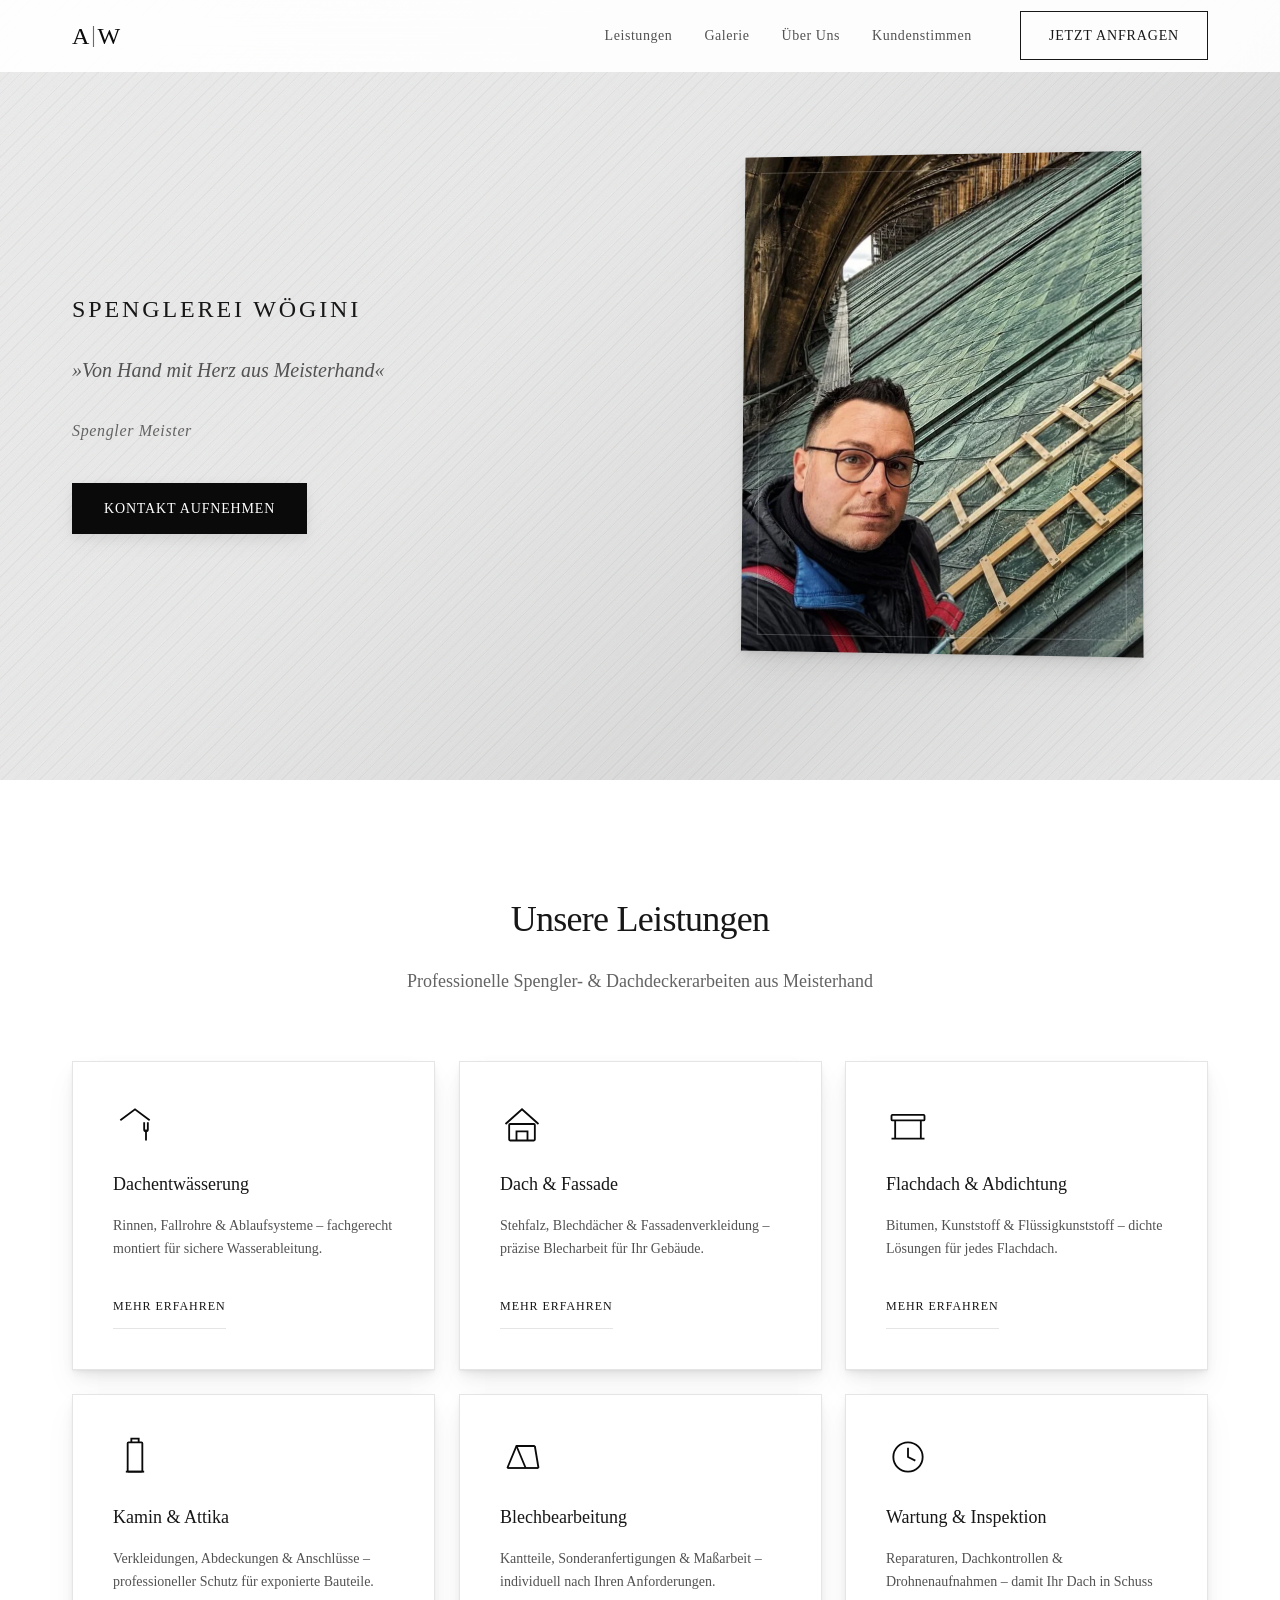
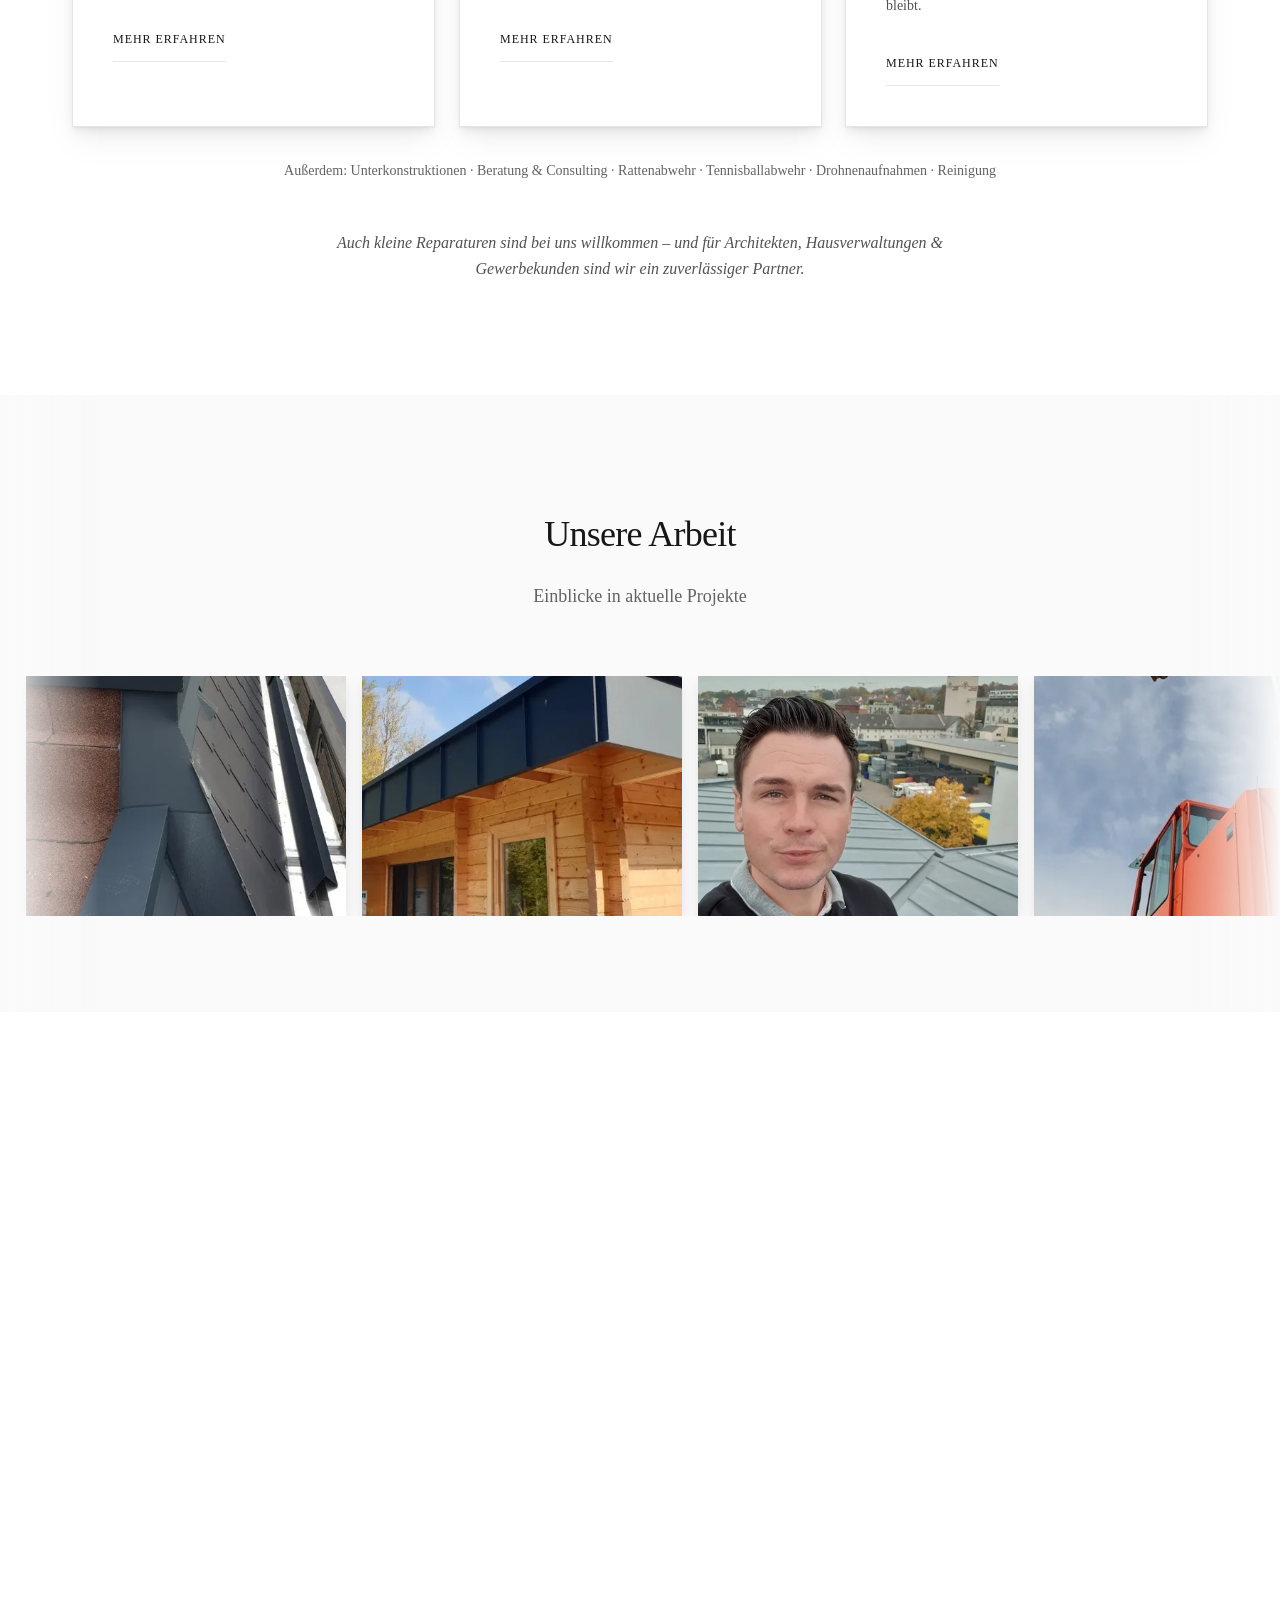
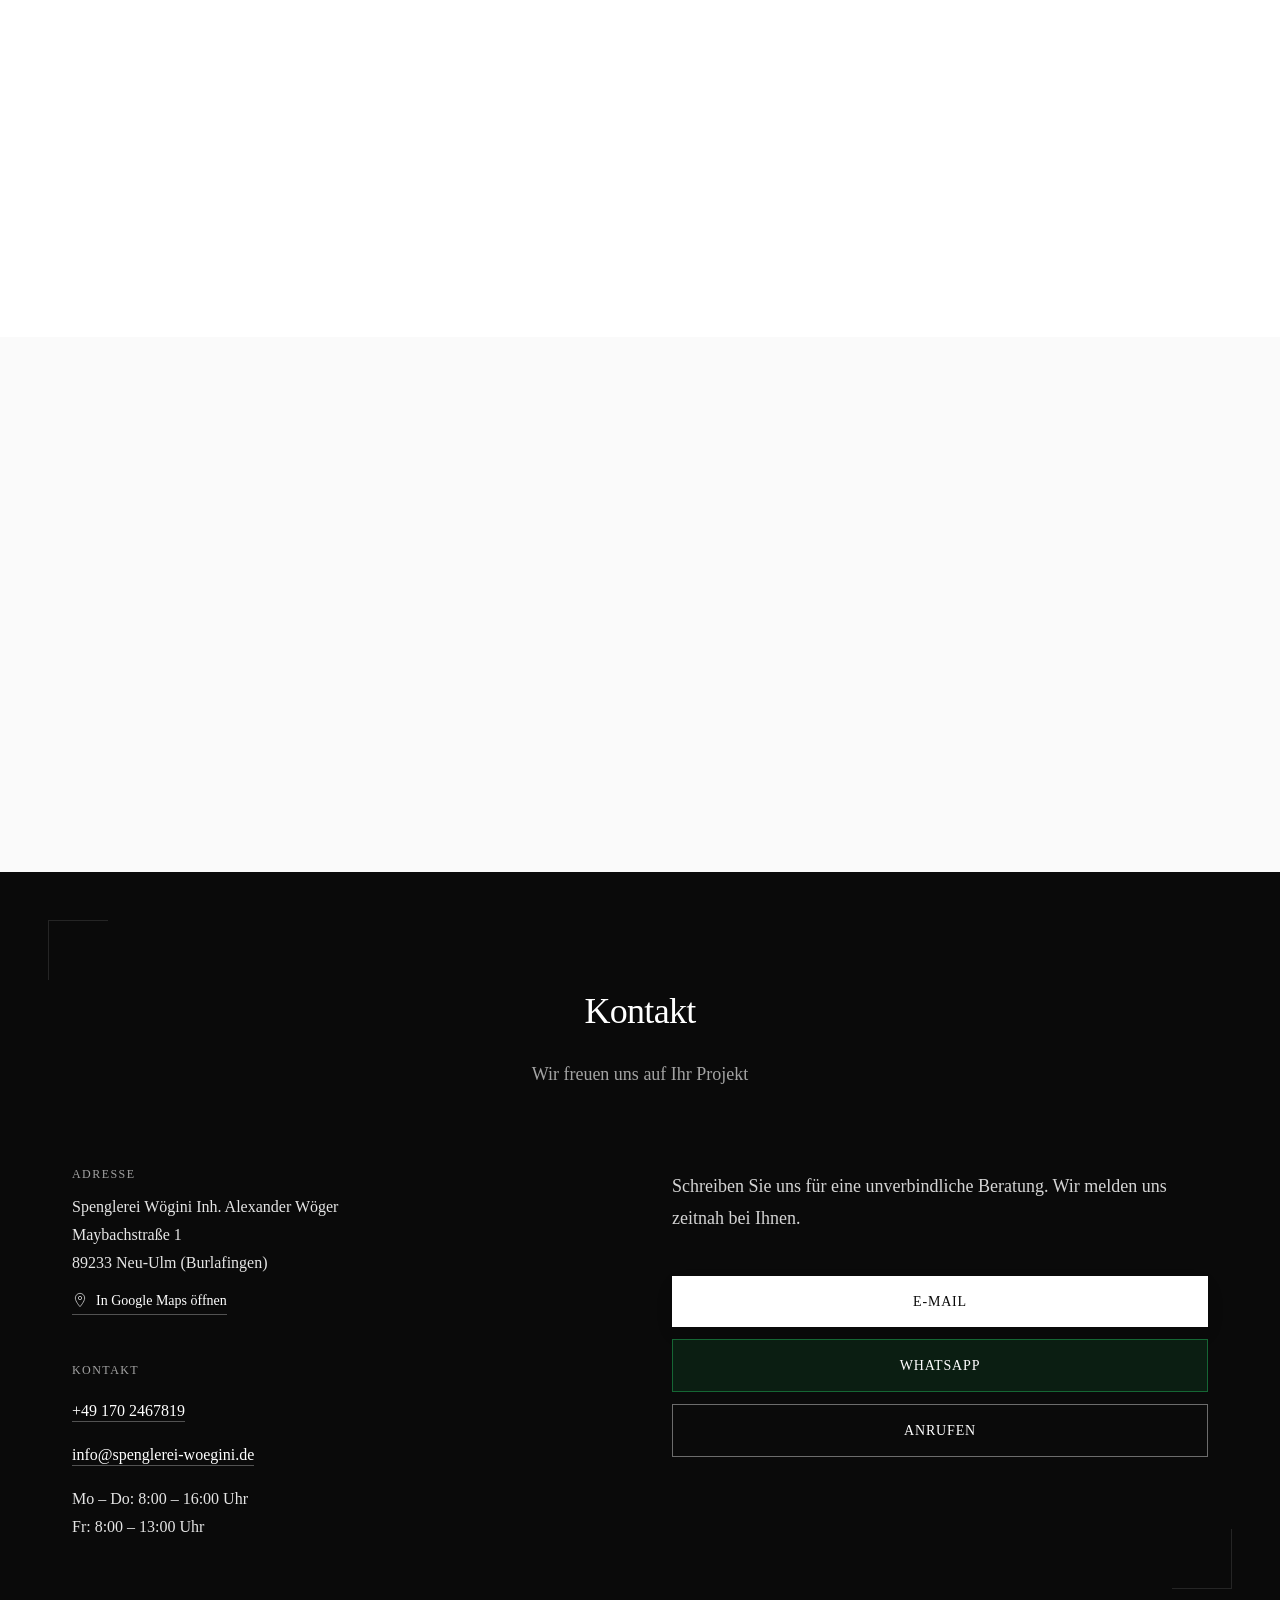
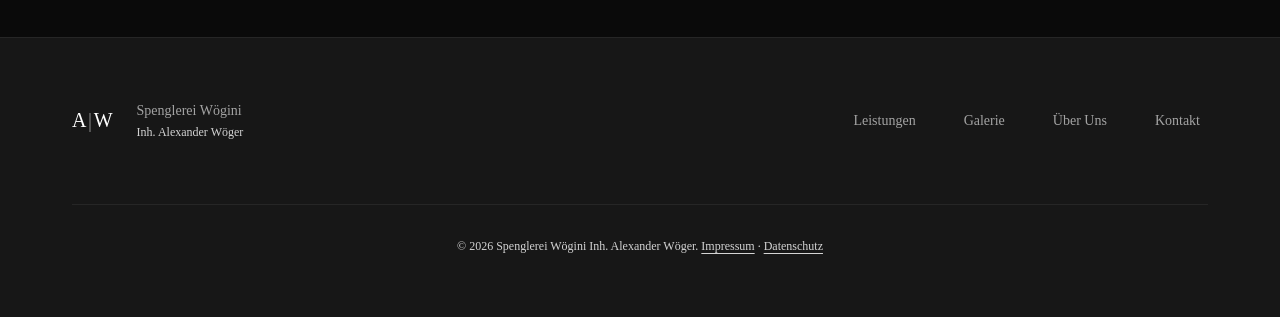
==== index.html @ d3b75848 "enable new website" ====
<!DOCTYPE html>
<html lang="de">
<head>
  <meta charset="UTF-8">
  <meta name="viewport" content="width=device-width, initial-scale=1.0">
  <meta http-equiv="Content-Security-Policy" content="default-src 'self'; script-src 'self' 'unsafe-inline'; style-src 'self' 'unsafe-inline'; img-src 'self' data:; font-src 'self'; connect-src 'self'">
  <meta name="referrer" content="strict-origin-when-cross-origin">
  <title>Spenglerei Wögini – Spengler & Klempner Meisterbetrieb in Neu-Ulm</title>
  <meta name="description" content="Spenglerei Wögini – Ihr Spengler & Klempner Meisterbetrieb in Neu-Ulm. Dachentwässerung, Blechdächer, Fassaden, Flachdach & Abdichtung. Von Hand mit Herz aus Meisterhand.">
  <meta name="robots" content="index, follow">
  <link rel="canonical" href="https://spenglerei-woegini.de/">

  <!-- Open Graph -->
  <meta property="og:title" content="Spenglerei Wögini – Spengler & Klempner Meisterbetrieb">
  <meta property="og:description" content="Ihr Meisterbetrieb für Spenglerei, Klempnerei & Dachdeckerarbeiten im Raum Ulm/Neu-Ulm. Von Hand mit Herz aus Meisterhand.">
  <meta property="og:type" content="website">
  <meta property="og:url" content="https://spenglerei-woegini.de/">
  <meta property="og:locale" content="de_DE">
  <meta property="og:image" content="https://spenglerei-woegini.de/img/hero.jpg">
  <meta property="og:image:width" content="800">
  <meta property="og:image:height" content="600">

  <!-- Geo Tags -->
  <meta name="geo.region" content="DE-BY">
  <meta name="geo.placename" content="Neu-Ulm">
  <meta name="geo.position" content="48.4226;10.0641">
  <meta name="ICBM" content="48.4226, 10.0641">

  <!-- Structured Data: LocalBusiness -->
  <script type="application/ld+json">
  {
    "@context": "https://schema.org",
    "@type": "WebSite",
    "name": "Spenglerei Wögini",
    "url": "https://spenglerei-woegini.de"
  }
  </script>

  <script type="application/ld+json">
  {
    "@context": "https://schema.org",
    "@type": "RoofingContractor",
    "name": "Spenglerei Wögini",
    "legalName": "Spenglerei Wögini Inh. Alexander Wöger",
    "url": "https://spenglerei-woegini.de",
    "telephone": "+491702467819",
    "email": "info@spenglerei-woegini.de",
    "address": {
      "@type": "PostalAddress",
      "streetAddress": "Maybachstraße 1",
      "addressLocality": "Neu-Ulm",
      "addressRegion": "Bayern",
      "postalCode": "89233",
      "addressCountry": "DE"
    },
    "geo": {
      "@type": "GeoCoordinates",
      "latitude": 48.4226,
      "longitude": 10.0641
    },
    "openingHoursSpecification": [
      {
        "@type": "OpeningHoursSpecification",
        "dayOfWeek": ["Monday","Tuesday","Wednesday","Thursday"],
        "opens": "08:00",
        "closes": "16:00"
      },
      {
        "@type": "OpeningHoursSpecification",
        "dayOfWeek": "Friday",
        "opens": "08:00",
        "closes": "13:00"
      }
    ],
    "areaServed": {
      "@type": "GeoCircle",
      "geoMidpoint": {
        "@type": "GeoCoordinates",
        "latitude": 48.4226,
        "longitude": 10.0641
      },
      "geoRadius": "100000"
    },
    "founder": {
      "@type": "Person",
      "name": "Alexander Wöger",
      "jobTitle": "Klempnermeister / Bachelor Professional"
    },
    "image": "https://spenglerei-woegini.de/img/hero.jpg",
    "priceRange": "$$",
    "description": "Meisterbetrieb für Spenglerei, Klempnerei, Flaschnerei und Dachdeckerarbeiten im Raum Ulm/Neu-Ulm.",
    "knowsAbout": ["Spenglerei", "Klempnerei", "Flaschnerei", "Dachdeckerarbeiten", "Dachentwässerung", "Blechbearbeitung", "Flachdachabdichtung"]
  }
  </script>

  <meta name="theme-color" content="#ffffff">
  <link rel="icon" href="favicon.svg" type="image/svg+xml">

  <!-- Critical CSS inlined for faster FCP -->
  <style>
    :root{--black:#0a0a0a;--white:#ffffff;--gray-100:#f5f5f5;--gray-200:#e5e5e5;--gray-600:#525252;--gray-900:#171717;--color-surface:var(--white);--color-text-primary:var(--gray-900);--color-text-secondary:var(--gray-600);--color-accent:var(--black);--font-logo:Georgia,"Times New Roman",serif;--font-display:Georgia,"Times New Roman",serif;--font-body:Georgia,"Times New Roman",serif;--nav-height:72px;--space-4:1rem;--space-5:1.25rem;--space-8:2rem;--space-20:5rem;--space-32:8rem;--ease-out:cubic-bezier(0.16,1,0.3,1);--duration-fast:150ms;--duration-base:250ms;--z-nav:100;--container-max:1200px}*,*::before,*::after{box-sizing:border-box}html{font-size:16px;scroll-behavior:smooth;scroll-padding-top:var(--nav-height)}body{font-family:var(--font-body);font-size:1rem;line-height:1.65;color:var(--color-text-primary);background-color:var(--color-surface);-webkit-font-smoothing:antialiased;-moz-osx-font-smoothing:grayscale;overflow-x:hidden;margin:0}img{display:block;max-width:100%;height:auto}.site-header{position:fixed;top:0;left:0;right:0;z-index:var(--z-nav);height:var(--nav-height);background-color:rgba(255,255,255,0.92);backdrop-filter:blur(16px);-webkit-backdrop-filter:blur(16px);border-bottom:1px solid transparent}.nav{display:flex;align-items:center;justify-content:space-between;max-width:var(--container-max);margin:0 auto;padding:0 var(--space-8);height:100%}.nav-logo{display:flex;align-items:center;text-decoration:none}.nav-logo-letter{font-family:var(--font-logo);font-size:1.5rem;font-weight:400;color:var(--black);line-height:1}.nav-logo-pipe{font-family:var(--font-logo);font-size:1.4rem;font-weight:300;color:var(--black);margin:0 0.08em;line-height:1;opacity:0.6}.nav-toggle{display:none}.hero{padding-top:calc(var(--nav-height) + var(--space-20));padding-bottom:var(--space-32);background-color:#e8e8e8;position:relative;overflow:hidden}@media(max-width:768px){:root{--nav-height:64px}.nav{padding:0 var(--space-5)}.nav-toggle{display:flex;flex-direction:column;justify-content:center;align-items:center;gap:5px;width:48px;height:48px;padding:12px;background:none;border:none;cursor:pointer}.hero{padding-top:calc(var(--nav-height) + var(--space-8));padding-bottom:3rem}}
  </style>

  <link rel="preload" href="modern-normalize.css" as="style">
  <link rel="preload" href="style.css" as="style">
  <link rel="preload" href="img/hero.webp" as="image" type="image/webp">
  <link rel="stylesheet" href="modern-normalize.css">
  <link rel="stylesheet" href="style.css">
</head>
<body>

  <a href="#main" class="skip-link">Zum Inhalt springen</a>

  <!-- Navigation -->
  <header class="site-header" id="top">
    <nav class="nav" aria-label="Hauptnavigation">
      <a href="#hero" class="nav-logo" aria-label="Spenglerei Wögini – Startseite">
        <span class="nav-logo-letter">A</span><span class="nav-logo-pipe">|</span><span class="nav-logo-letter">W</span>
      </a>
      <a href="#kontakt" class="btn btn-primary btn-nav nav-cta-mobile">Anfragen</a>
      <button class="nav-toggle" aria-expanded="false" aria-controls="nav-menu" aria-label="Menü öffnen">
        <span class="nav-toggle-bar"></span>
        <span class="nav-toggle-bar"></span>
        <span class="nav-toggle-bar"></span>
      </button>
      <ul class="nav-menu" id="nav-menu" role="list">
        <li><a href="#leistungen">Leistungen</a></li>
        <li><a href="#galerie">Galerie</a></li>
        <li><a href="#ueber-uns">Über Uns</a></li>
        <li><a href="#kundenstimmen">Kundenstimmen</a></li>
        <li class="nav-cta nav-cta-desktop"><a href="#kontakt" class="btn btn-primary btn-nav">Jetzt anfragen</a></li>
      </ul>
    </nav>
  </header>

  <main id="main">
    <!-- Hero Section -->
    <section class="hero" id="hero">
      <div class="hero-inner">
        <div class="hero-content">
          <h1 class="hero-title">Spenglerei Wögini</h1>
          <p class="hero-slogan">»Von Hand mit Herz aus Meisterhand«</p>
          <div class="hero-carousel" aria-label="Qualifikationen">
            <div class="hero-carousel-track">
              <span>Spengler Meister</span>
              <span>Klempner Meister</span>
              <span>Flaschner Meister</span>
              <span>Blechner Meister</span>
              <span>Bachelor Professional</span>
            </div>
          </div>
          <a href="#kontakt" class="btn btn-primary">Kontakt aufnehmen</a>
        </div>
        <div class="hero-portrait">
          <div class="hero-portrait-frame">
            <picture><source srcset="img/hero.webp" type="image/webp"><img src="img/hero.jpg" alt="Spenglerarbeit – Detailansicht vom Dach" width="600" height="750" loading="eager" fetchpriority="high"></picture>
          </div>
        </div>
      </div>
    </section>

    <!-- Leistungen Section -->
    <section class="leistungen" id="leistungen">
      <div class="container">
        <h2 class="section-title">Unsere Leistungen</h2>
        <p class="section-subtitle">Professionelle Spengler- & Dachdeckerarbeiten aus Meisterhand</p>

        <div class="services-grid" data-reveal-stagger>
          <article class="service-card">
            <div class="service-card-icon">
              <svg viewBox="0 0 48 48" fill="none" stroke="currentColor" stroke-width="2" aria-hidden="true">
                <path d="M8 20L24 8L40 20"/>
                <path d="M36 30L36 42"/>
                <path d="M34 22L34 30C34 31.1 34.9 32 36 32C37.1 32 38 31.1 38 30L38 22"/>
              </svg>
            </div>
            <h3>Dachentwässerung</h3>
            <p>Rinnen, Fallrohre & Ablaufsysteme – fachgerecht montiert für sichere Wasserableitung.</p>
            <button class="service-card-btn" aria-expanded="false" aria-controls="detail-1">Mehr erfahren</button>
            <div class="service-detail" id="detail-1" hidden>
              <ul>
                <li>Herstellung und Montage von Dachrinnen & Fallrohren</li>
                <li>Rinnenhalter, Einhangstutzen, Einlaufbleche</li>
                <li>Sichere Ableitung von Regenwasser</li>
                <li>Reparatur & Wartung bestehender Systeme</li>
              </ul>
            </div>
          </article>

          <article class="service-card">
            <div class="service-card-icon">
              <svg viewBox="0 0 48 48" fill="none" stroke="currentColor" stroke-width="2" aria-hidden="true">
                <path d="M6 24L24 8L42 24"/>
                <rect x="10" y="24" width="28" height="18" rx="1"/>
                <path d="M18 42L18 32L30 32L30 42"/>
              </svg>
            </div>
            <h3>Dach & Fassade</h3>
            <p>Stehfalz, Blechdächer & Fassadenverkleidung – präzise Blecharbeit für Ihr Gebäude.</p>
            <button class="service-card-btn" aria-expanded="false" aria-controls="detail-2">Mehr erfahren</button>
            <div class="service-detail" id="detail-2" hidden>
              <ul>
                <li>Blechdächer (Stehfalz, Winkelstehfalz, Doppelstehfalz)</li>
                <li>Fassadenverkleidungen aus Blech</li>
                <li>Dachrandabschlüsse, Ortgangbleche</li>
                <li>First- und Gratabdeckungen</li>
                <li>Mauerabdeckungen & Fensterbänke</li>
              </ul>
            </div>
          </article>

          <article class="service-card">
            <div class="service-card-icon">
              <svg viewBox="0 0 48 48" fill="none" stroke="currentColor" stroke-width="2" aria-hidden="true">
                <rect x="6" y="14" width="36" height="6" rx="1"/>
                <path d="M10 20L10 40"/>
                <path d="M38 20L38 40"/>
                <path d="M6 40L42 40"/>
              </svg>
            </div>
            <h3>Flachdach & Abdichtung</h3>
            <p>Bitumen, Kunststoff & Flüssigkunststoff – dichte Lösungen für jedes Flachdach.</p>
            <button class="service-card-btn" aria-expanded="false" aria-controls="detail-3">Mehr erfahren</button>
            <div class="service-detail" id="detail-3" hidden>
              <ul>
                <li>Abdichtungen mit Bitumen-, Kunststoff- & EPDM-Bahnen</li>
                <li>Flüssigkunststoff-Abdichtungen</li>
                <li>Attikaabdichtungen</li>
                <li>Dachabläufe & Notüberläufe</li>
                <li>Gefälledämmung einbauen</li>
              </ul>
            </div>
          </article>

          <article class="service-card">
            <div class="service-card-icon">
              <svg viewBox="0 0 48 48" fill="none" stroke="currentColor" stroke-width="2" aria-hidden="true">
                <rect x="16" y="8" width="16" height="32" rx="1"/>
                <path d="M14 40L34 40"/>
                <path d="M20 8L20 4L28 4L28 8"/>
              </svg>
            </div>
            <h3>Kamin & Attika</h3>
            <p>Verkleidungen, Abdeckungen & Anschlüsse – professioneller Schutz für exponierte Bauteile.</p>
            <button class="service-card-btn" aria-expanded="false" aria-controls="detail-4">Mehr erfahren</button>
            <div class="service-detail" id="detail-4" hidden>
              <ul>
                <li>Kaminverkleidungen & Kaminabdeckungen</li>
                <li>Kaminhauben, Lüftungsgitter</li>
                <li>Attikaabdeckungen & -verkleidungen</li>
                <li>Anschlussbleche an Dachdurchdringungen</li>
              </ul>
            </div>
          </article>

          <article class="service-card">
            <div class="service-card-icon">
              <svg viewBox="0 0 48 48" fill="none" stroke="currentColor" stroke-width="2" aria-hidden="true">
                <path d="M8 36L18 12L38 12"/>
                <path d="M18 12L28 36"/>
                <path d="M38 12L42 36"/>
                <path d="M8 36L42 36"/>
              </svg>
            </div>
            <h3>Blechbearbeitung</h3>
            <p>Kantteile, Sonderanfertigungen & Maßarbeit – individuell nach Ihren Anforderungen.</p>
            <button class="service-card-btn" aria-expanded="false" aria-controls="detail-5">Mehr erfahren</button>
            <div class="service-detail" id="detail-5" hidden>
              <ul>
                <li>Zuschneiden, Kanten, Biegen & Falzen</li>
                <li>Löten, Nieten, Kleben & Montieren</li>
                <li>Maßanfertigung nach Plan und vor Ort</li>
                <li>Individuelle Kantteile & Sonderabkantungen</li>
                <li>Materialien: Titanzink, Kupfer, Aluminium, Edelstahl, Stahl (verzinkt/beschichtet), Prefa-Aluminium, colorierte Bleche (RAL)</li>
              </ul>
            </div>
          </article>

          <article class="service-card">
            <div class="service-card-icon">
              <svg viewBox="0 0 48 48" fill="none" stroke="currentColor" stroke-width="2" aria-hidden="true">
                <circle cx="24" cy="24" r="16"/>
                <path d="M24 14L24 24L32 28"/>
              </svg>
            </div>
            <h3>Wartung & Inspektion</h3>
            <p>Reparaturen, Dachkontrollen & Drohnenaufnahmen – damit Ihr Dach in Schuss bleibt.</p>
            <button class="service-card-btn" aria-expanded="false" aria-controls="detail-6">Mehr erfahren</button>
            <div class="service-detail" id="detail-6" hidden>
              <ul>
                <li>Jährliche Dachkontrollen</li>
                <li>Sturmschäden beheben</li>
                <li>Undichtigkeiten finden & beseitigen</li>
                <li>Drohnenaufnahmen zur Dokumentation</li>
                <li>Komplettsanierung alter Dächer</li>
              </ul>
            </div>
          </article>
        </div>

        <p class="services-note services-note-extra" data-reveal="up">Außerdem: Unterkonstruktionen · Beratung & Consulting · Rattenabwehr · Tennisballabwehr · Drohnenaufnahmen · Reinigung</p>
        <p class="services-note" data-reveal="up">Auch kleine Reparaturen sind bei uns willkommen – und für Architekten, Hausverwaltungen & Gewerbekunden sind wir ein zuverlässiger Partner.</p>
      </div>
    </section>

    <!-- Galerie Section -->
    <section class="galerie" id="galerie">
      <div class="container" data-reveal="up">
        <h2 class="section-title">Unsere Arbeit</h2>
        <p class="section-subtitle">Einblicke in aktuelle Projekte</p>
      </div>
      <div class="gallery-strip">
        <div class="gallery-track">
          <figure class="gallery-item">
            <picture><source srcset="img/work-1.webp" type="image/webp"><img src="img/work-1.jpg" alt="Spenglerarbeit – Detailansicht Blechverarbeitung" width="400" height="300" loading="lazy" decoding="async"></picture>
            <figcaption>Blechverarbeitung – Präzises Zuschneiden und Formen von Blechen für individuelle Lösungen.</figcaption>
          </figure>
          <figure class="gallery-item">
            <picture><source srcset="img/work-2.webp" type="image/webp"><img src="img/work-2.jpg" alt="Dacharbeiten – Bleche und Falztechnik" width="400" height="300" loading="lazy" decoding="async"></picture>
            <figcaption>Falztechnik am Dach – Doppelstehfalz für maximale Dichtigkeit und lange Haltbarkeit.</figcaption>
          </figure>
          <figure class="gallery-item">
            <picture><source srcset="img/work-3.webp" type="image/webp"><img src="img/work-3.jpg" alt="Fassadenverkleidung aus Blech" width="400" height="300" loading="lazy" decoding="async"></picture>
            <figcaption>Fassadenverkleidung – Wetterfeste Blechfassade für langlebigen Gebäudeschutz.</figcaption>
          </figure>
          <figure class="gallery-item">
            <picture><source srcset="img/work-4.webp" type="image/webp"><img src="img/work-4.jpg" alt="Dachentwässerung – Rinne und Fallrohr" width="400" height="300" loading="lazy" decoding="async"></picture>
            <figcaption>Dachentwässerung – Fachgerechte Montage von Rinnen und Fallrohren für sichere Ableitung.</figcaption>
          </figure>
          <figure class="gallery-item">
            <picture><source srcset="img/work-5.webp" type="image/webp"><img src="img/work-5.jpg" alt="Stehfalzdach – Präzisionsarbeit" width="400" height="300" loading="lazy" decoding="async"></picture>
            <figcaption>Stehfalzdach – Handwerklich gefertigtes Metalldach mit sauberen Falzverbindungen.</figcaption>
          </figure>
          <figure class="gallery-item">
            <picture><source srcset="img/work-6.webp" type="image/webp"><img src="img/work-6.jpg" alt="Kaminverkleidung aus Blech" width="400" height="300" loading="lazy" decoding="async"></picture>
            <figcaption>Kaminverkleidung – Maßgefertigter Wetterschutz für Schornsteine und Durchdringungen.</figcaption>
          </figure>
          <figure class="gallery-item">
            <picture><source srcset="img/work-7.webp" type="image/webp"><img src="img/work-7.jpg" alt="Attikaabdeckung – saubere Ausführung" width="400" height="300" loading="lazy" decoding="async"></picture>
            <figcaption>Attikaabdeckung – Saubere Abdeckung der Dachkante zum Schutz vor Witterung.</figcaption>
          </figure>
          <figure class="gallery-item">
            <picture><source srcset="img/work-8.webp" type="image/webp"><img src="img/work-8.jpg" alt="Blechbearbeitung – Kantteile" width="400" height="300" loading="lazy" decoding="async"></picture>
            <figcaption>Kantteile – Individuelle Sonderanfertigungen nach Maß, direkt aus der Werkstatt.</figcaption>
          </figure>
          <figure class="gallery-item">
            <picture><source srcset="img/work-9.webp" type="image/webp"><img src="img/work-9.jpg" alt="Flachdachabdichtung" width="400" height="300" loading="lazy" decoding="async"></picture>
            <figcaption>Flachdachabdichtung – Zuverlässige Abdichtung mit hochwertigen Materialien.</figcaption>
          </figure>
          <figure class="gallery-item">
            <picture><source srcset="img/work-10.webp" type="image/webp"><img src="img/work-10.jpg" alt="Dachsanierung komplett" width="400" height="300" loading="lazy" decoding="async"></picture>
            <figcaption>Dachsanierung – Komplettlösung von der Analyse bis zur fertigen Neueindeckung.</figcaption>
          </figure>
          <!-- Duplicated for seamless infinite scroll (reduced set) -->
          <figure class="gallery-item" aria-hidden="true">
            <picture><source srcset="img/work-1.webp" type="image/webp"><img src="img/work-1.jpg" alt="" width="400" height="300" loading="lazy" decoding="async"></picture>
          </figure>
          <figure class="gallery-item" aria-hidden="true">
            <picture><source srcset="img/work-2.webp" type="image/webp"><img src="img/work-2.jpg" alt="" width="400" height="300" loading="lazy" decoding="async"></picture>
          </figure>
          <figure class="gallery-item" aria-hidden="true">
            <picture><source srcset="img/work-3.webp" type="image/webp"><img src="img/work-3.jpg" alt="" width="400" height="300" loading="lazy" decoding="async"></picture>
          </figure>
          <figure class="gallery-item" aria-hidden="true">
            <picture><source srcset="img/work-4.webp" type="image/webp"><img src="img/work-4.jpg" alt="" width="400" height="300" loading="lazy" decoding="async"></picture>
          </figure>
          <figure class="gallery-item" aria-hidden="true">
            <picture><source srcset="img/work-5.webp" type="image/webp"><img src="img/work-5.jpg" alt="" width="400" height="300" loading="lazy" decoding="async"></picture>
          </figure>
        </div>
      </div>
      <p class="gallery-caption-display" id="gallery-caption-display"></p>
    </section>

    <!-- Über Uns Section -->
    <section class="ueber-uns" id="ueber-uns">
      <div class="container">
        <h2 class="section-title">Über Uns</h2>
        <div class="about-content">
          <div class="about-portrait" data-reveal="left">
            <div class="about-portrait-frame">
              <picture><source srcset="img/portrait.webp" type="image/webp"><img src="img/portrait.jpg" alt="Alexander Wöger – Inhaber und Klempnermeister der Spenglerei Wögini" width="480" height="640" loading="lazy" decoding="async"></picture>
            </div>
            <p class="about-portrait-caption">Alexander Wöger<br><span>Inh. & Klempnermeister</span></p>
          </div>
          <div class="about-text" data-reveal="right">
            <p>Mein handwerklicher Werdegang begann bei einer etablierten und bekannten Spenglerei in Ulm, bei der ich mit Erfolg meine Ausbildung und das Erreichen meines Gesellenbriefes abgeschlossen habe.</p>
            <p>Mit herausragender Unterstützung habe ich weitere Stationen angesteuert im Bereich Spenglereien, Klempnereien, Flaschnereien und auch im Sonderbaubereich einer weltmarktführenden Metallindustrie im Raum Günzburg.</p>
            <p>Durch meine nie endende Wissbegierigkeit erlangte ich 2024 meinen <strong>Klempner-, Flaschner-, Spengler-Meister</strong> und <strong>Bachelor Professional</strong> Titel, um 2026 die Spenglerei Wögini ins Leben zu rufen.</p>
            <p>Wir bieten auf höchstem Niveau Spengler-, Klempner-, Flaschner-Arbeiten wie auch uneingeschränkte Dachdeckerarbeiten an. Meine Motivation? Es ist die tiefe Liebe zum Handwerk, die Nähe zum Kunden und die Begeisterung für den gesamten unternehmerischen Prozess.</p>
            <p class="about-highlight">Lassen Sie uns gemeinsam an Ihrem Projekt arbeiten – <em>mit Herz und Hand, aus Meisterhand!</em></p>
            <aside class="about-stats">
              <div class="stat">
                <span class="stat-number">2024</span>
                <span class="stat-label">Meistertitel</span>
              </div>
              <div class="stat">
                <span class="stat-number">10+</span>
                <span class="stat-label">Jahre Erfahrung</span>
              </div>
              <div class="stat">
                <span class="stat-number">100&nbsp;km</span>
                <span class="stat-label">Einzugsgebiet</span>
              </div>
            </aside>
          </div>
        </div>
      </div>
    </section>

    <!-- Kundenstimmen Section -->
    <section class="kundenstimmen" id="kundenstimmen">
      <div class="container" data-reveal="up">
        <h2 class="section-title">Das sagen unsere Kunden</h2>
        <p class="section-subtitle">Kundenstimmen werden in Kürze ergänzt</p>
        <div class="testimonials-grid">
          <blockquote class="testimonial-card testimonial-placeholder">
            <p>Hier erscheint bald eine Kundenbewertung.</p>
            <footer><cite>– Zufriedener Kunde</cite></footer>
          </blockquote>
          <blockquote class="testimonial-card testimonial-placeholder">
            <p>Hier erscheint bald eine Kundenbewertung.</p>
            <footer><cite>– Zufriedener Kunde</cite></footer>
          </blockquote>
          <blockquote class="testimonial-card testimonial-placeholder">
            <p>Hier erscheint bald eine Kundenbewertung.</p>
            <footer><cite>– Zufriedener Kunde</cite></footer>
          </blockquote>
        </div>
      </div>
    </section>

    <!-- Kontakt Section -->
    <section class="kontakt" id="kontakt">
      <div class="container">
        <h2 class="section-title">Kontakt</h2>
        <p class="section-subtitle">Wir freuen uns auf Ihr Projekt</p>
        <div class="contact-grid" data-reveal="scale">
          <div class="contact-info">
            <div class="contact-item">
              <h3>Adresse</h3>
              <address>
                Spenglerei Wögini Inh. Alexander Wöger<br>
                Maybachstraße 1<br>
                89233 Neu-Ulm (Burlafingen)
              </address>
              <a href="https://www.google.com/maps/search/?api=1&query=Maybachstra%C3%9Fe+1%2C+89233+Neu-Ulm" target="_blank" rel="noopener noreferrer" class="map-link-inline">
                <svg viewBox="0 0 48 48" fill="none" stroke="currentColor" stroke-width="2" width="16" height="16" aria-hidden="true"><path d="M24 4C16.268 4 10 10.268 10 18c0 10.5 14 26 14 26s14-15.5 14-26c0-7.732-6.268-14-14-14z"/><circle cx="24" cy="18" r="5"/></svg>
                In Google Maps öffnen
              </a>
            </div>
            <div class="contact-item">
              <h3>Kontakt</h3>
              <p><a href="tel:+491702467819">+49 170 2467819</a></p>
              <p><a href="mailto:info@spenglerei-woegini.de">info@spenglerei-woegini.de</a></p>
              <p>Mo&nbsp;–&nbsp;Do: 8:00&nbsp;–&nbsp;16:00&nbsp;Uhr<br>Fr: 8:00&nbsp;–&nbsp;13:00&nbsp;Uhr</p>
            </div>
          </div>
          <div class="contact-cta">
            <p>Schreiben Sie uns für eine unverbindliche Beratung. Wir melden uns zeitnah bei&nbsp;Ihnen.</p>
            <div class="contact-cta-buttons">
              <a href="mailto:info@spenglerei-woegini.de?subject=Anfrage%20%E2%80%93%20Spenglerei%20W%C3%B6gini&body=Guten%20Tag%2C%0A%0Aich%20interessiere%20mich%20f%C3%BCr%20folgende%20Leistung%3A%0A%0ABitte%20kontaktieren%20Sie%20mich%20unter%3A%0ATelefon%3A%20%0AAdresse%3A%20%0A%0AMit%20freundlichen%20Gr%C3%BC%C3%9Fen" class="btn btn-primary">E-Mail</a>
              <a href="https://wa.me/491702467819?text=Hallo%2C%20ich%20interessiere%20mich%20f%C3%BCr%20eine%20Beratung." target="_blank" rel="noopener noreferrer" class="btn btn-whatsapp">WhatsApp</a>
              <a href="tel:+491702467819" class="btn btn-secondary">Anrufen</a>
            </div>
          </div>
        </div>
      </div>
    </section>
  </main>

  <!-- Footer -->
  <footer class="site-footer">
    <div class="container">
      <div class="footer-inner">
        <div class="footer-brand">
          <div class="footer-logo" aria-hidden="true">
            <span>A</span><span>|</span><span>W</span>
          </div>
          <p>Spenglerei Wögini<br><small>Inh. Alexander Wöger</small></p>
        </div>
        <div class="footer-links">
          <a href="#leistungen">Leistungen</a>
          <a href="#galerie">Galerie</a>
          <a href="#ueber-uns">Über Uns</a>
          <a href="#kontakt">Kontakt</a>
        </div>
        <div class="footer-legal">
          <p>&copy; 2026 Spenglerei Wögini Inh. Alexander Wöger. <a href="impressum.html">Impressum</a> · <a href="datenschutz.html">Datenschutz</a></p>
        </div>
      </div>
    </div>
  </footer>

  <script>
    // Defer non-critical JS until after first paint
    requestAnimationFrame(() => { requestAnimationFrame(() => {
    // Mobile nav toggle
    const navToggle = document.querySelector('.nav-toggle');
    const navMenu = document.querySelector('.nav-menu');
    navToggle.addEventListener('click', () => {
      const expanded = navToggle.getAttribute('aria-expanded') === 'true';
      navToggle.setAttribute('aria-expanded', String(!expanded));
      navMenu.classList.toggle('is-open');
    });
    // Close menu on link click
    navMenu.querySelectorAll('a').forEach(link => {
      link.addEventListener('click', () => {
        navToggle.setAttribute('aria-expanded', 'false');
        navMenu.classList.remove('is-open');
      });
    });

    // Service card expand/collapse
    document.querySelectorAll('.service-card-btn').forEach(btn => {
      btn.addEventListener('click', () => {
        const expanded = btn.getAttribute('aria-expanded') === 'true';
        btn.setAttribute('aria-expanded', String(!expanded));
        const detail = document.getElementById(btn.getAttribute('aria-controls'));
        detail.hidden = expanded;
      });
    });

    // Scroll-based header shadow
    const header = document.querySelector('.site-header');
    const heroSection = document.querySelector('.hero');
    const obs = new IntersectionObserver(
      ([entry]) => {
        header.classList.toggle('is-scrolled', !entry.isIntersecting);
      },
      { threshold: 0.1 }
    );
    obs.observe(heroSection);

    // Active nav link highlighting based on scroll position
    const navLinks = document.querySelectorAll('.nav-menu a[href^="#"]');
    const sections = [...navLinks].map(link => document.querySelector(link.getAttribute('href'))).filter(Boolean);
    const navObs = new IntersectionObserver(
      (entries) => {
        entries.forEach(entry => {
          if (entry.isIntersecting) {
            const id = entry.target.getAttribute('id');
            navLinks.forEach(link => {
              link.classList.toggle('is-active', link.getAttribute('href') === '#' + id);
            });
          }
        });
      },
      { threshold: 0, rootMargin: '-30% 0px -70% 0px' }
    );
    sections.forEach(sec => navObs.observe(sec));

    // Scroll-triggered 3D reveals
    const revealEls = document.querySelectorAll('[data-reveal], [data-reveal-stagger]');
    const revealObs = new IntersectionObserver(
      (entries) => {
        entries.forEach(entry => {
          if (entry.isIntersecting) {
            entry.target.classList.add('is-visible');
            revealObs.unobserve(entry.target);
          }
        });
      },
      { threshold: 0.15, rootMargin: '0px 0px -50px 0px' }
    );
    revealEls.forEach(el => revealObs.observe(el));

    // Gallery: click to show/hide caption + pause carousel
    let galleryPausedByClick = false;
    let galleryDragged = false;
    const captionDisplay = document.getElementById('gallery-caption-display');
    const galerieSection = document.querySelector('.galerie');

    document.querySelectorAll('.gallery-item').forEach(item => {
      item.addEventListener('click', (e) => {
        if (galleryDragged) { galleryDragged = false; return; }
        const wasActive = item.classList.contains('is-active');
        document.querySelectorAll('.gallery-item.is-active').forEach(i => i.classList.remove('is-active'));
        if (!wasActive) {
          item.classList.add('is-active');
          galleryPausedByClick = true;
          galerieSection.classList.add('has-active');
          const text = item.querySelector('figcaption')?.textContent || '';
          captionDisplay.textContent = text;
          captionDisplay.classList.add('is-visible');
        } else {
          galleryPausedByClick = false;
          galerieSection.classList.remove('has-active');
          captionDisplay.classList.remove('is-visible');
        }
      });
    });

    // Gallery: auto-scroll + manual scroll/drag with infinite loop
    (() => {
      const strip = document.querySelector('.gallery-strip');
      if (!strip) return;
      const prefersReducedMotion = window.matchMedia('(prefers-reduced-motion: reduce)').matches;
      let autoScroll = !prefersReducedMotion;
      let speed = 1;
      let dragging = false;
      let isAutoScrolling = false;
      let startX, scrollStart;
      let rafId = null;
      let galleryVisible = false;

      function getHalf() { return strip.scrollWidth / 2; }

      // Wrap scroll position for infinite loop
      function wrapScroll() {
        const half = getHalf();
        if (strip.scrollLeft > half) {
          strip.scrollLeft -= half;
          return -half;
        } else if (strip.scrollLeft <= 0) {
          strip.scrollLeft += half;
          return half;
        }
        return 0;
      }

      // Auto-scroll loop — only runs when gallery is in viewport
      function tick() {
        if (autoScroll && !dragging && !galleryPausedByClick) {
          isAutoScrolling = true;
          strip.scrollLeft += speed;
          wrapScroll();
          isAutoScrolling = false;
        }
        if (galleryVisible) {
          rafId = requestAnimationFrame(tick);
        } else {
          rafId = null;
        }
      }

      // Only animate when gallery is visible
      const galleryVisObs = new IntersectionObserver(([entry]) => {
        galleryVisible = entry.isIntersecting;
        if (galleryVisible && !rafId) {
          rafId = requestAnimationFrame(tick);
        }
      }, { threshold: 0 });
      galleryVisObs.observe(galerieSection);

      // Wrap on native scroll (touch/wheel) when not auto-scrolling
      strip.addEventListener('scroll', () => {
        if (!dragging && !isAutoScrolling) wrapScroll();
      });

      // Pause on hover (only devices with a real mouse pointer)
      const canHover = window.matchMedia('(hover: hover)').matches;
      if (canHover) {
        strip.addEventListener('mouseenter', () => { autoScroll = false; });
        strip.addEventListener('mouseleave', () => { if (!dragging) autoScroll = true; });
      }

      // Touch drag to scroll (prevent vertical scroll when dragging horizontally)
      let touchStartX, touchStartY, touchScrollStart, touchDragging = false;
      strip.addEventListener('touchstart', (e) => {
        touchStartX = e.touches[0].pageX;
        touchStartY = e.touches[0].pageY;
        touchScrollStart = strip.scrollLeft;
        touchDragging = false;
      }, { passive: true });
      strip.addEventListener('touchmove', (e) => {
        const dx = e.touches[0].pageX - touchStartX;
        const dy = e.touches[0].pageY - touchStartY;
        if (!touchDragging && Math.abs(dx) > Math.abs(dy) && Math.abs(dx) > 5) {
          touchDragging = true;
          autoScroll = false;
        }
        if (touchDragging) {
          e.preventDefault();
          galleryDragged = true;
          strip.scrollLeft = touchScrollStart - dx;
          const half = getHalf();
          if (strip.scrollLeft > half) {
            strip.scrollLeft -= half;
            touchScrollStart -= half;
          } else if (strip.scrollLeft <= 0) {
            strip.scrollLeft += half;
            touchScrollStart += half;
          }
        }
      }, { passive: false });
      strip.addEventListener('touchend', () => { autoScroll = true; touchDragging = false; });
      strip.addEventListener('touchcancel', () => { autoScroll = true; touchDragging = false; });

      // Drag to scroll
      strip.addEventListener('mousedown', (e) => {
        dragging = true;
        galleryDragged = false;
        autoScroll = false;
        strip.style.cursor = 'grabbing';
        startX = e.pageX;
        scrollStart = strip.scrollLeft;
      });
      document.addEventListener('mousemove', (e) => {
        if (!dragging) return;
        e.preventDefault();
        const diff = e.pageX - startX;
        if (Math.abs(diff) > 5) galleryDragged = true;
        strip.scrollLeft = scrollStart - diff;
        // Wrap during drag and adjust reference point
        const half = getHalf();
        if (strip.scrollLeft > half) {
          strip.scrollLeft -= half;
          scrollStart -= half;
        } else if (strip.scrollLeft <= 0) {
          strip.scrollLeft += half;
          scrollStart += half;
        }
      });
      document.addEventListener('mouseup', () => {
        if (dragging) {
          dragging = false;
          strip.style.cursor = '';
          autoScroll = true;
        }
      });
    })();
    }); });
  </script>
</body>
</html>
---- style.css ----
/* ===================================================
   SPENGLEREI WÖGINI — Production Website
   Aesthetic: Architectural Precision / Monochrome 3D
   
   Theme: Custom "Architectural Monochrome"
   - Palette: Pure black/white with warm grays
   - Typography: Georgia (logo+display), Georgia (body) 
   - Personality: Industrial precision meets craftsmanship
   - Depth: 3D perspective transforms, layered shadows
   =================================================== */

/* --- Design Tokens (ckm-design-system pattern) --- */
:root {
  /* Primitive Tokens */
  --black: #0a0a0a;
  --white: #ffffff;
  --gray-50: #fafafa;
  --gray-100: #f5f5f5;
  --gray-200: #e5e5e5;
  --gray-300: #d4d4d4;
  --gray-400: #a3a3a3;
  --gray-500: #636363;
  --gray-600: #525252;
  --gray-700: #404040;
  --gray-800: #262626;
  --gray-900: #171717;

  /* Semantic Tokens */
  --color-surface: var(--white);
  --color-surface-alt: var(--gray-50);
  --color-surface-elevated: var(--white);
  --color-surface-inverse: var(--black);
  --color-text-primary: var(--gray-900);
  --color-text-secondary: var(--gray-600);
  --color-text-tertiary: var(--gray-500);
  --color-text-inverse: var(--gray-100);
  --color-border: var(--gray-200);
  --color-border-subtle: var(--gray-100);
  --color-accent: var(--black);

  /* Typography */
  --font-logo: Georgia, "Times New Roman", serif;
  --font-display: Georgia, "Times New Roman", serif;
  --font-body: Georgia, "Times New Roman", serif;

  /* Type Scale (1.25 ratio) */
  --text-xs: 0.75rem;
  --text-sm: 0.875rem;
  --text-base: 1rem;
  --text-lg: 1.125rem;
  --text-xl: 1.25rem;
  --text-2xl: 1.5rem;
  --text-3xl: 1.875rem;
  --text-4xl: 2.25rem;
  --text-5xl: 3rem;

  /* Spacing Scale (4px base) */
  --space-1: 0.25rem;   /* 4px */
  --space-2: 0.5rem;    /* 8px */
  --space-3: 0.75rem;   /* 12px */
  --space-4: 1rem;      /* 16px */
  --space-5: 1.25rem;   /* 20px */
  --space-6: 1.5rem;    /* 24px */
  --space-8: 2rem;      /* 32px */
  --space-10: 2.5rem;   /* 40px */
  --space-12: 3rem;     /* 48px */
  --space-16: 4rem;     /* 64px */
  --space-20: 5rem;     /* 80px */
  --space-24: 6rem;     /* 96px */
  --space-32: 8rem;     /* 128px */

  /* Layout */
  --container-max: 1200px;
  --nav-height: 72px;

  /* Shadows (3D Depth System) */
  --shadow-xs: 0 1px 2px rgba(10,10,10,0.04);
  --shadow-sm: 0 1px 3px rgba(10,10,10,0.06), 0 2px 8px rgba(10,10,10,0.04);
  --shadow-md: 0 4px 12px rgba(10,10,10,0.06), 0 8px 24px rgba(10,10,10,0.04);
  --shadow-lg: 0 8px 24px rgba(10,10,10,0.08), 0 16px 48px rgba(10,10,10,0.06);
  --shadow-xl: 0 16px 32px rgba(10,10,10,0.08), 0 24px 64px rgba(10,10,10,0.1);
  --shadow-3d: 
    0 1px 1px rgba(10,10,10,0.02),
    0 2px 4px rgba(10,10,10,0.03),
    0 4px 8px rgba(10,10,10,0.04),
    0 8px 16px rgba(10,10,10,0.05),
    0 16px 32px rgba(10,10,10,0.04);

  /* Transitions */
  --ease-out: cubic-bezier(0.16, 1, 0.3, 1);
  --ease-in-out: cubic-bezier(0.65, 0, 0.35, 1);
  --duration-fast: 150ms;
  --duration-base: 250ms;
  --duration-slow: 400ms;

  /* Z-Index Scale */
  --z-base: 0;
  --z-above: 10;
  --z-nav: 100;
  --z-overlay: 200;
  --z-modal: 300;
}

/* --- Base Styles --- */
*,
*::before,
*::after {
  box-sizing: border-box;
}

html {
  font-size: 16px;
  scroll-behavior: smooth;
  scroll-padding-top: var(--nav-height);
}

body {
  font-family: var(--font-body);
  font-size: var(--text-base);
  line-height: 1.65;
  color: var(--color-text-primary);
  background-color: var(--color-surface);
  -webkit-font-smoothing: antialiased;
  -moz-osx-font-smoothing: grayscale;
  touch-action: manipulation;
  overflow-x: hidden;
}

img {
  display: block;
  max-width: 100%;
  height: auto;
}

a {
  color: var(--color-accent);
  text-decoration: none;
  transition: color var(--duration-fast) var(--ease-out);
}

a:hover {
  color: var(--color-text-secondary);
}

/* --- Focus Styles (Accessibility – CRITICAL) --- */
:focus-visible {
  outline: 2px solid var(--color-accent);
  outline-offset: 3px;
}

.kontakt :focus-visible,
.site-footer :focus-visible {
  outline-color: var(--white);
}

/* --- Scroll Margin for Anchor Navigation --- */
[id] {
  scroll-margin-top: calc(var(--nav-height) + var(--space-12));
}

/* --- Skip Link (Accessibility) --- */
.skip-link {
  position: absolute;
  top: -100%;
  left: var(--space-4);
  z-index: var(--z-modal);
  padding: var(--space-3) var(--space-6);
  background: var(--color-accent);
  color: var(--white);
  font-size: var(--text-sm);
  border-radius: 0 0 4px 4px;
  transition: top var(--duration-fast) var(--ease-out);
}

.skip-link:focus {
  top: 0;
  color: var(--white);
}

/* --- Container --- */
.container {
  max-width: var(--container-max);
  margin: 0 auto;
  padding: 0 var(--space-8);
}

/* --- Section Titles --- */
.section-title {
  font-family: var(--font-display);
  font-size: clamp(var(--text-3xl), 4vw, var(--text-4xl));
  font-weight: 400;
  color: var(--color-text-primary);
  text-align: center;
  margin-bottom: var(--space-4);
  letter-spacing: -0.02em;
  text-wrap: balance;
}

.section-subtitle {
  font-size: var(--text-lg);
  color: var(--color-text-tertiary);
  text-align: center;
  margin-bottom: var(--space-16);
  text-wrap: balance;
}

/* --- Buttons (Touch target min 44px) --- */
.btn {
  display: inline-flex;
  align-items: center;
  justify-content: center;
  font-family: var(--font-body);
  font-size: var(--text-sm);
  font-weight: 400;
  letter-spacing: 0.06em;
  text-transform: uppercase;
  padding: 0.875rem 2rem;
  min-height: 48px;
  border: none;
  cursor: pointer;
  transition: 
    background-color var(--duration-base) var(--ease-out),
    box-shadow var(--duration-base) var(--ease-out),
    transform var(--duration-fast) var(--ease-out);
}

.btn-primary {
  background-color: var(--color-accent);
  color: var(--white);
  box-shadow: var(--shadow-md);
}

.btn-primary:hover {
  background-color: var(--gray-800);
  color: var(--white);
  box-shadow: var(--shadow-lg);
  transform: translateY(-2px);
}

.btn-primary:active {
  transform: translateY(0);
  box-shadow: var(--shadow-sm);
}

.btn-lg {
  font-size: var(--text-base);
  padding: 1.1rem 2.75rem;
  min-height: 52px;
}

/* ===================================================
   NAVIGATION
   =================================================== */
.site-header {
  position: fixed;
  top: 0;
  left: 0;
  right: 0;
  z-index: var(--z-nav);
  height: var(--nav-height);
  background-color: rgba(255, 255, 255, 0.92);
  backdrop-filter: blur(16px);
  -webkit-backdrop-filter: blur(16px);
  border-bottom: 1px solid transparent;
  transition: 
    border-color var(--duration-base) var(--ease-out),
    box-shadow var(--duration-base) var(--ease-out);
}

.site-header.is-scrolled {
  border-bottom-color: var(--color-border);
  box-shadow: var(--shadow-xs);
}

.nav {
  display: flex;
  align-items: center;
  justify-content: space-between;
  max-width: var(--container-max);
  margin: 0 auto;
  padding: 0 var(--space-8);
  height: 100%;
}

.nav-logo {
  display: flex;
  align-items: center;
  gap: 0;
  text-decoration: none;
  transition: opacity var(--duration-fast) var(--ease-out);
}

.nav-logo:hover {
  opacity: 0.7;
}

.nav-logo-letter {
  font-family: var(--font-logo);
  font-size: 1.5rem;
  font-weight: 400;
  color: var(--black);
  line-height: 1;
}

.nav-logo-pipe {
  font-family: var(--font-logo);
  font-size: 1.4rem;
  font-weight: 300;
  color: var(--black);
  margin: 0 0.08em;
  line-height: 1;
  opacity: 0.6;
}

.nav-menu {
  display: flex;
  align-items: center;
  gap: var(--space-8);
  list-style: none;
  margin: 0;
  padding: 0;
}

.nav-menu a {
  font-size: var(--text-sm);
  font-weight: 400;
  letter-spacing: 0.04em;
  color: var(--color-text-secondary);
  padding: var(--space-2) 0;
  position: relative;
  transition: color var(--duration-fast) var(--ease-out);
}

.nav-menu a.is-active {
  color: var(--color-text-primary);
}

.nav-menu a.is-active::after {
  width: 100%;
}

.nav-menu .btn.is-active {
  color: var(--color-text-primary);
  background-color: transparent;
  border: 1px solid var(--color-text-primary);
  box-shadow: none;
}

.nav-menu a::after {
  content: "";
  position: absolute;
  bottom: -2px;
  left: 0;
  width: 0;
  height: 1px;
  background-color: var(--color-accent);
  transition: width var(--duration-base) var(--ease-out);
}

.nav-menu a:hover {
  color: var(--color-text-primary);
}

.nav-menu a:hover::after {
  width: 100%;
}

/* Hamburger (min 44px touch target) */
.nav-toggle {
  display: none;
  flex-direction: column;
  justify-content: center;
  align-items: center;
  gap: 5px;
  width: 48px;
  height: 48px;
  padding: 12px;
  background: none;
  border: none;
  cursor: pointer;
  -webkit-tap-highlight-color: transparent;
}

.nav-toggle-bar {
  display: block;
  width: 22px;
  height: 2px;
  background-color: var(--black);
  transition: 
    transform var(--duration-fast) var(--ease-out),
    opacity var(--duration-fast) var(--ease-out);
  transform-origin: center;
}

/* Animated hamburger → X */
.nav-toggle[aria-expanded="true"] .nav-toggle-bar {
  opacity: 0;
  transform: scale(0);
}

.nav-toggle[aria-expanded="true"] {
  position: relative;
}

.nav-toggle[aria-expanded="true"]::before,
.nav-toggle[aria-expanded="true"]::after {
  content: "";
  position: absolute;
  width: 22px;
  height: 2px;
  background-color: var(--black);
  top: 50%;
  left: 50%;
  opacity: 0;
  animation: fadeInX var(--duration-fast) var(--ease-out) 150ms forwards;
}

.nav-toggle[aria-expanded="true"]::before {
  transform: translate(-50%, -50%) rotate(45deg);
}

.nav-toggle[aria-expanded="true"]::after {
  transform: translate(-50%, -50%) rotate(-45deg);
}

@keyframes fadeInX {
  to { opacity: 1; }
}

/* ===================================================
   HERO
   =================================================== */
.hero {
  padding-top: calc(var(--nav-height) + var(--space-20));
  padding-bottom: var(--space-32);
  background-color: #e8e8e8;
  position: relative;
  overflow: hidden;
}

/* Brushed metal — diagonal streaks */
.hero::before {
  content: "";
  position: absolute;
  inset: 0;
  background:
    repeating-linear-gradient(
      135deg,
      transparent,
      transparent 1px,
      rgba(255,255,255,0.07) 1px,
      rgba(255,255,255,0.07) 2px,
      transparent 2px,
      transparent 4px
    ),
    repeating-linear-gradient(
      135deg,
      transparent,
      transparent 3px,
      rgba(0,0,0,0.03) 3px,
      rgba(0,0,0,0.03) 4px,
      transparent 4px,
      transparent 9px
    ),
    linear-gradient(135deg, rgba(255,255,255,0.15) 0%, transparent 40%, rgba(0,0,0,0.06) 70%, transparent 100%);
  pointer-events: none;
}

/* Fine noise grain for metallic texture */
.hero::after {
  content: "";
  position: absolute;
  inset: 0;
  opacity: 0.06;
  background-image: url("data:image/svg+xml,%3Csvg viewBox='0 0 256 256' xmlns='http://www.w3.org/2000/svg'%3E%3Cfilter id='n'%3E%3CfeTurbulence type='fractalNoise' baseFrequency='1.2' numOctaves='4' stitchTiles='stitch'/%3E%3C/filter%3E%3Crect width='100%25' height='100%25' filter='url(%23n)'/%3E%3C/svg%3E");
  background-size: 150px;
  mix-blend-mode: multiply;
  pointer-events: none;
}

.hero-inner {
  max-width: var(--container-max);
  margin: 0 auto;
  padding: 0 var(--space-8);
  display: grid;
  grid-template-columns: 1fr 1fr;
  gap: var(--space-16);
  align-items: center;
  position: relative;
  z-index: 1;
}

.hero-content {
  position: relative;
}

/* Logo — Georgia only */
.hero-logo {
  display: flex;
  align-items: center;
  margin-bottom: var(--space-8);
  animation: fadeInUp 0.8s var(--ease-out) 0.1s both;
}

.hero-logo-letter {
  font-family: var(--font-logo);
  font-size: clamp(4rem, 8vw, 5.5rem);
  font-weight: 400;
  color: var(--black);
  line-height: 1;
  display: inline-block;
  width: 0.72em;
  text-align: center;
}

.hero-logo-pipe {
  font-family: var(--font-logo);
  font-size: clamp(3.5rem, 7vw, 5rem);
  font-weight: 300;
  color: var(--black);
  margin: 0 0.04em;
  line-height: 1;
  opacity: 0.5;
}

.hero-title {
  font-family: var(--font-display);
  font-size: clamp(var(--text-xl), 2.5vw, var(--text-2xl));
  font-weight: 400;
  color: var(--color-text-primary);
  letter-spacing: 0.12em;
  text-transform: uppercase;
  margin-bottom: var(--space-6);
  animation: fadeInUp 0.8s var(--ease-out) 0.2s both;
  text-wrap: balance;
}

.hero-slogan {
  font-family: var(--font-display);
  font-size: clamp(var(--text-lg), 2vw, var(--text-xl));
  font-style: italic;
  font-weight: 400;
  color: var(--color-text-secondary);
  margin-bottom: var(--space-8);
  animation: fadeInUp 0.8s var(--ease-out) 0.35s both;
}

/* Title Carousel */
.hero-carousel {
  height: 24px;
  overflow: hidden;
  margin-bottom: var(--space-10);
  animation: fadeInUp 0.8s var(--ease-out) 0.5s both;
}

.hero-carousel-track {
  display: flex;
  flex-direction: column;
  animation: heroCarousel 12s var(--ease-in-out) 2s infinite;
}

.hero-carousel-track span {
  font-family: var(--font-display);
  font-size: var(--text-base);
  font-style: italic;
  color: var(--color-text-tertiary);
  letter-spacing: 0.04em;
  height: 24px;
  line-height: 24px;
  flex-shrink: 0;
}

@keyframes heroCarousel {
  0%, 16%    { transform: translateY(0); }
  20%, 36%   { transform: translateY(-24px); }
  40%, 56%   { transform: translateY(-48px); }
  60%, 76%   { transform: translateY(-72px); }
  80%, 96%   { transform: translateY(-96px); }
  100%       { transform: translateY(0); }
}

.hero .btn {
  animation: fadeInUp 0.8s var(--ease-out) 0.65s both;
}

/* Portrait — 3D perspective frame */
.hero-portrait {
  position: relative;
  z-index: 1;
  display: flex;
  flex-direction: column;
  align-items: center;
  animation: fadeInUp 0.8s var(--ease-out) 0.3s both;
}

.hero-portrait-frame {
  position: relative;
  width: 100%;
  max-width: 400px;
  aspect-ratio: 4 / 5;
  overflow: hidden;
  /* Multi-layer 3D shadow for depth */
  box-shadow: var(--shadow-3d);
  /* 3D tilt */
  transform: perspective(1000px) rotateY(-4deg) rotateX(2deg);
  transition: 
    transform var(--duration-slow) var(--ease-out),
    box-shadow var(--duration-slow) var(--ease-out);
}

.hero-portrait-frame:hover {
  transform: perspective(1000px) rotateY(-1deg) rotateX(0.5deg);
  box-shadow: var(--shadow-xl);
}

.hero-portrait-frame img {
  width: 100%;
  height: 100%;
  object-fit: cover;
  object-position: center center;
}

/* Architectural frame lines */
.hero-portrait-frame::before {
  content: "";
  position: absolute;
  inset: var(--space-4);
  border: 1px solid rgba(255,255,255,0.2);
  pointer-events: none;
  z-index: 1;
}

.hero-portrait-frame::after {
  content: "";
  position: absolute;
  inset: 0;
  background: linear-gradient(180deg, transparent 60%, rgba(10,10,10,0.15) 100%);
  pointer-events: none;
}

.hero-portrait-caption {
  margin-top: var(--space-6);
  font-family: var(--font-display);
  font-size: var(--text-base);
  color: var(--color-text-secondary);
  text-align: center;
  line-height: 1.5;
}

.hero-portrait-caption span {
  font-size: var(--text-sm);
  color: var(--color-text-tertiary);
  font-style: italic;
}

/* ===================================================
   LEISTUNGEN (Services)
   =================================================== */
.leistungen {
  padding: var(--space-20) 0;
  background-color: var(--color-surface);
  position: relative;
  content-visibility: auto;
  contain-intrinsic-size: auto 800px;
}

.services-grid {
  display: grid;
  grid-template-columns: repeat(3, 1fr);
  gap: var(--space-6);
}

.service-card {
  background: var(--color-surface);
  border: 1px solid var(--color-border);
  padding: var(--space-10);
  position: relative;
  /* 3D card depth */
  box-shadow: var(--shadow-3d);
  transform: perspective(800px) translateZ(0);
  transition: 
    transform var(--duration-base) var(--ease-out),
    box-shadow var(--duration-base) var(--ease-out),
    border-color var(--duration-base) var(--ease-out);
}

.service-card:hover {
  box-shadow: var(--shadow-lg);
  transform: perspective(800px) translateZ(8px);
  border-color: var(--gray-300);
}

/* Top accent line */
.service-card::before {
  content: "";
  position: absolute;
  top: 0;
  left: 0;
  right: 0;
  height: 2px;
  background: var(--black);
  transform: scaleX(0);
  transform-origin: left;
  transition: transform var(--duration-base) var(--ease-out);
}

.service-card:hover::before {
  transform: scaleX(1);
}

.service-card-icon {
  width: 44px;
  height: 44px;
  margin-bottom: var(--space-6);
  color: var(--black);
}

.service-card-icon svg {
  width: 100%;
  height: 100%;
}

.service-card h3 {
  font-family: var(--font-display);
  font-size: var(--text-lg);
  font-weight: 400;
  color: var(--color-text-primary);
  margin-bottom: var(--space-3);
}

.service-card p {
  font-size: var(--text-sm);
  color: var(--color-text-secondary);
  line-height: 1.7;
  margin-bottom: var(--space-6);
}

.service-card-btn {
  font-family: var(--font-body);
  font-size: var(--text-xs);
  font-weight: 400;
  color: var(--color-text-primary);
  background: none;
  border: none;
  padding: var(--space-3) 0;
  cursor: pointer;
  letter-spacing: 0.08em;
  text-transform: uppercase;
  border-bottom: 1px solid var(--color-border);
  transition: border-color var(--duration-fast) var(--ease-out);
  min-height: 44px;
  display: inline-flex;
  align-items: center;
  -webkit-tap-highlight-color: transparent;
}

.service-card-btn:hover {
  border-color: var(--color-accent);
}

.service-card-btn[aria-expanded="true"] {
  border-color: var(--color-accent);
}

/* Service Detail (expandable) */
.service-detail {
  margin-top: var(--space-6);
  padding-top: var(--space-6);
  border-top: 1px solid var(--color-border-subtle);
  animation: fadeIn var(--duration-base) var(--ease-out);
}

@keyframes fadeIn {
  from { opacity: 0; }
  to { opacity: 1; }
}

.service-detail ul {
  list-style: none;
  padding: 0;
  margin: 0;
}

.service-detail li {
  font-size: var(--text-sm);
  color: var(--color-text-secondary);
  padding: var(--space-2) 0;
  padding-left: var(--space-6);
  position: relative;
  line-height: 1.6;
}

.service-detail li::before {
  content: "";
  position: absolute;
  left: 0;
  top: 50%;
  width: 10px;
  height: 1px;
  background-color: var(--gray-400);
}

/* Extra Services */
.services-extra {
  text-align: center;
  margin-top: var(--space-8);
}

.services-extra h3 {
  font-family: var(--font-display);
  font-size: var(--text-base);
  font-weight: 400;
  color: var(--color-text-secondary);
  margin-bottom: var(--space-6);
}

.services-extra-list {
  list-style: none;
  padding: 0;
  margin: 0;
  display: flex;
  flex-wrap: wrap;
  justify-content: center;
  gap: var(--space-3);
}

.services-extra-list li {
  font-size: var(--text-xs);
  color: var(--color-text-secondary);
  padding: var(--space-1) var(--space-4);
  border: 1px solid var(--color-border);
  background: var(--color-surface-elevated);
  transition: border-color var(--duration-fast) var(--ease-out);
}

.services-extra-list li:hover {
  border-color: var(--gray-400);
}

/* ===================================================
   ÜBER UNS (About)
   =================================================== */
.ueber-uns {
  padding: var(--space-20) 0;
  background-color: var(--color-surface);
  position: relative;
  content-visibility: auto;
  contain-intrinsic-size: auto 700px;
}

/* Subtle texture */
.ueber-uns::before {
  content: "";
  position: absolute;
  inset: 0;
  opacity: 0.015;
  background-image: url("data:image/svg+xml,%3Csvg viewBox='0 0 256 256' xmlns='http://www.w3.org/2000/svg'%3E%3Cfilter id='n'%3E%3CfeTurbulence type='fractalNoise' baseFrequency='0.8' numOctaves='3' stitchTiles='stitch'/%3E%3C/filter%3E%3Crect width='100%25' height='100%25' filter='url(%23n)'/%3E%3C/svg%3E");
  pointer-events: none;
}

.about-content {
  display: grid;
  grid-template-columns: 1fr 2fr;
  gap: var(--space-16);
  align-items: start;
  position: relative;
}

/* About portrait */
.about-portrait {
  display: flex;
  flex-direction: column;
  align-items: center;
}

.about-portrait-frame {
  position: relative;
  width: 100%;
  aspect-ratio: 3 / 4;
  overflow: hidden;
  box-shadow: var(--shadow-3d);
  transform: perspective(800px) rotateY(3deg) rotateX(1deg);
  transition: transform var(--duration-slow) var(--ease-out);
}

.about-portrait-frame:hover {
  transform: perspective(800px) rotateY(1deg) rotateX(0.5deg);
}

.about-portrait-frame img {
  width: 100%;
  height: 100%;
  object-fit: cover;
  object-position: center top;
}

.about-portrait-caption {
  margin-top: var(--space-4);
  font-family: var(--font-display);
  font-size: var(--text-sm);
  color: var(--color-text-secondary);
  text-align: center;
  line-height: 1.5;
}

.about-portrait-caption span {
  font-size: var(--text-xs);
  color: var(--color-text-tertiary);
}

.about-text p {
  font-size: var(--text-base);
  line-height: 1.8;
  color: var(--color-text-secondary);
  margin-bottom: var(--space-6);
}

.about-text p:last-child {
  margin-bottom: 0;
}

.about-highlight {
  font-family: var(--font-display);
  font-size: var(--text-lg);
  color: var(--color-text-primary);
  padding-top: var(--space-6);
  border-top: 1px solid var(--color-border);
  margin-top: var(--space-6);
}

/* Stats — horizontal row below text */
.about-stats {
  display: flex;
  flex-direction: row;
  gap: 0;
  padding: var(--space-8);
  margin-top: var(--space-10);
  background: var(--color-surface-elevated);
  box-shadow: var(--shadow-lg);
}

.stat {
  flex: 1;
  text-align: center;
  padding: var(--space-4) var(--space-6);
  border-right: 1px solid var(--color-border-subtle);
}

.stat:last-child {
  border-right: none;
}

.stat-number {
  display: block;
  font-family: var(--font-display);
  font-size: var(--text-2xl);
  font-weight: 400;
  font-variant-numeric: tabular-nums;
  color: var(--color-text-primary);
  margin-bottom: var(--space-1);
}

.stat-label {
  font-size: var(--text-xs);
  color: var(--color-text-tertiary);
  text-transform: uppercase;
  letter-spacing: 0.12em;
}

/* ===================================================
   GALERIE (Gallery)
   =================================================== */
.galerie {
  padding: var(--space-20) 0 var(--space-12);
  background-color: var(--color-surface-alt);
  overflow: hidden;
}

.gallery-strip {
  margin-top: var(--space-10);
  overflow-x: auto;
  position: relative;
  scrollbar-width: none;
  cursor: grab;
  user-select: none;
}

.gallery-strip:active {
  cursor: grabbing;
}

.gallery-strip::-webkit-scrollbar {
  display: none;
}

/* Fade edges - on .galerie to stay fixed over scroll */
.galerie {
  position: relative;
}

.galerie::before,
.galerie::after {
  content: "";
  position: absolute;
  top: 0;
  bottom: 0;
  width: 100px;
  z-index: var(--z-above);
  pointer-events: none;
}

.galerie::before {
  left: 0;
  background: linear-gradient(90deg, var(--color-surface-alt), transparent);
}

.galerie::after {
  right: 0;
  background: linear-gradient(270deg, var(--color-surface-alt), transparent);
}

.gallery-track {
  display: flex;
  gap: var(--space-4);
  width: max-content;
  padding: 0 var(--space-8);
}

.gallery-item {
  flex-shrink: 0;
  width: 320px;
  overflow: visible;
  margin: 0;
  box-shadow: var(--shadow-md);
  cursor: grab;
  contain: layout style;
  /* 3D lift on hover */
  transform: perspective(600px) translateZ(0);
  transition: 
    box-shadow var(--duration-base) var(--ease-out),
    transform var(--duration-base) var(--ease-out);
}

.gallery-item img {
  display: block;
  width: 100%;
  height: 240px;
  object-fit: cover;
  -webkit-user-drag: none;
  user-select: none;
  pointer-events: none;
}

.gallery-item:hover {
  box-shadow: var(--shadow-lg);
  transform: perspective(600px) translateZ(10px);
}

.gallery-item:hover img {
  transform: scale(1.04);
}

@keyframes galleryScroll {
  0% {
    transform: translateX(0);
  }
  100% {
    transform: translateX(-50%);
  }
}

/* ===================================================
   KONTAKT (Contact)
   =================================================== */
.kontakt {
  padding: var(--space-20) 0;
  background-color: var(--color-surface-inverse);
  color: var(--color-text-inverse);
  position: relative;
}

/* Architectural corner accent */
.kontakt::before {
  content: "";
  position: absolute;
  top: var(--space-12);
  left: var(--space-12);
  width: 60px;
  height: 60px;
  border-left: 1px solid var(--gray-700);
  border-top: 1px solid var(--gray-700);
  pointer-events: none;
  opacity: 0.5;
}

.kontakt::after {
  content: "";
  position: absolute;
  bottom: var(--space-12);
  right: var(--space-12);
  width: 60px;
  height: 60px;
  border-right: 1px solid var(--gray-700);
  border-bottom: 1px solid var(--gray-700);
  pointer-events: none;
  opacity: 0.5;
}

.kontakt .section-title {
  color: var(--white);
}

.kontakt .section-subtitle {
  color: var(--gray-400);
}

.contact-grid {
  display: grid;
  grid-template-columns: 1fr 1fr;
  gap: var(--space-16);
  align-items: start;
}

.contact-info {
  display: flex;
  flex-direction: column;
  gap: var(--space-8);
}

.contact-item h3 {
  font-family: var(--font-display);
  font-size: var(--text-xs);
  font-weight: 400;
  text-transform: uppercase;
  letter-spacing: 0.12em;
  color: var(--gray-400);
  margin-bottom: var(--space-2);
}

.contact-item address,
.contact-item p {
  font-style: normal;
  font-size: var(--text-base);
  line-height: 1.75;
  color: var(--gray-200);
}

.contact-item a {
  color: var(--white);
  border-bottom: 1px solid var(--gray-600);
  padding-bottom: 2px;
  transition: border-color var(--duration-fast) var(--ease-out);
}

.contact-item a:hover {
  color: var(--white);
  border-color: var(--white);
}

.contact-cta {
  display: flex;
  flex-direction: column;
  align-items: flex-start;
  gap: var(--space-6);
}

.contact-cta-buttons {
  display: flex;
  flex-direction: column;
  gap: var(--space-3);
  width: 100%;
}

.contact-cta-buttons .btn {
  text-align: center;
  width: 100%;
}

.contact-cta p {
  font-size: var(--text-lg);
  color: var(--gray-300);
  line-height: 1.75;
}

.kontakt .btn-primary {
  background-color: var(--white);
  color: var(--black);
}

.kontakt .btn-primary:hover {
  background-color: var(--gray-200);
  color: var(--black);
  transform: translateY(-2px);
}

/* ===================================================
   FOOTER
   =================================================== */
.site-footer {
  padding: var(--space-12) 0;
  padding-bottom: calc(var(--space-12) + env(safe-area-inset-bottom));
  background-color: var(--gray-900);
  border-top: 1px solid var(--gray-800);
}

.footer-inner {
  display: flex;
  align-items: center;
  justify-content: space-between;
  flex-wrap: wrap;
  gap: var(--space-8);
}

.footer-brand {
  display: flex;
  align-items: center;
  gap: var(--space-6);
}

.footer-logo {
  font-family: var(--font-logo);
  font-size: var(--text-xl);
  color: var(--white);
  display: flex;
  align-items: center;
}

.footer-logo span:nth-child(2) {
  font-weight: 300;
  margin: 0 0.08em;
  opacity: 0.5;
}

.footer-brand p {
  font-size: var(--text-sm);
  color: var(--gray-400);
  line-height: 1.5;
}

.footer-brand small {
  font-size: var(--text-xs);
  color: var(--gray-300);
}

.footer-links {
  display: flex;
  gap: var(--space-8);
}

.footer-links a {
  font-size: var(--text-sm);
  color: var(--gray-400);
  transition: color var(--duration-fast) var(--ease-out);
  padding: var(--space-2);
  min-height: 44px;
  display: inline-flex;
  align-items: center;
}

.footer-links a:hover {
  color: var(--white);
}

.footer-legal p {
  font-size: var(--text-xs);
  color: var(--gray-300);
  margin-top: var(--space-2);
}

.footer-legal a {
  color: var(--gray-300);
  transition: color var(--duration-fast) var(--ease-out);
}

.footer-legal a:hover {
  color: var(--white);
}

/* ===================================================
   ANIMATIONS
   =================================================== */
@keyframes fadeInUp {
  from {
    opacity: 0;
    transform: translateY(20px);
  }
  to {
    opacity: 1;
    transform: translateY(0);
  }
}

/* ===================================================
   SCROLL-TRIGGERED 3D REVEALS
   =================================================== */

/* Base state — hidden until in view */
[data-reveal] {
  opacity: 0;
  transition:
    opacity 0.7s var(--ease-out),
    transform 0.7s var(--ease-out);
}

[data-reveal="up"] {
  transform: perspective(800px) translateY(60px) rotateX(4deg);
}

[data-reveal="left"] {
  transform: perspective(800px) translateX(-40px) rotateY(6deg);
}

[data-reveal="right"] {
  transform: perspective(800px) translateX(40px) rotateY(-6deg);
}

[data-reveal="scale"] {
  transform: perspective(800px) scale(0.92) translateZ(-30px);
}

/* Revealed state */
[data-reveal].is-visible {
  opacity: 1;
  transform: perspective(800px) translateY(0) translateX(0) rotateX(0) rotateY(0) scale(1) translateZ(0);
}

/* Staggered children */
[data-reveal-stagger] > * {
  opacity: 0;
  transform: perspective(600px) translateY(40px) rotateX(3deg);
  transition:
    opacity 0.5s var(--ease-out),
    transform 0.5s var(--ease-out);
}

[data-reveal-stagger].is-visible > *:nth-child(1) { transition-delay: 0.05s; }
[data-reveal-stagger].is-visible > *:nth-child(2) { transition-delay: 0.12s; }
[data-reveal-stagger].is-visible > *:nth-child(3) { transition-delay: 0.19s; }
[data-reveal-stagger].is-visible > *:nth-child(4) { transition-delay: 0.26s; }
[data-reveal-stagger].is-visible > *:nth-child(5) { transition-delay: 0.33s; }
[data-reveal-stagger].is-visible > *:nth-child(6) { transition-delay: 0.40s; }

[data-reveal-stagger].is-visible > * {
  opacity: 1;
  transform: perspective(600px) translateY(0) rotateX(0);
}

/* Respect motion preference */
@media (prefers-reduced-motion: reduce) {
  [data-reveal],
  [data-reveal-stagger] > * {
    opacity: 1;
    transform: none;
    transition: none;
  }
}

/* ===================================================
   RESPONSIVE
   =================================================== */

/* Tablet (1024px) */
@media (max-width: 1024px) {
  .hero-inner {
    gap: var(--space-10);
  }

  .services-grid {
    grid-template-columns: repeat(2, 1fr);
  }

  .about-content {
    grid-template-columns: 1fr;
    gap: var(--space-10);
  }

  .about-portrait {
    max-width: 280px;
  }

  .about-portrait-frame {
    transform: none;
  }

  .about-portrait-frame:hover {
    transform: none;
  }

  .kontakt::before,
  .kontakt::after {
    display: none;
  }

  .contact-grid {
    gap: var(--space-10);
  }
}

/* Mobile CTA: hidden on desktop, shown on mobile */
.nav-cta-mobile {
  display: none;
}

.nav-cta-desktop {
  display: list-item;
}

/* Mobile (768px) */
@media (max-width: 768px) {
  :root {
    --nav-height: 64px;
  }

  .container {
    padding: 0 var(--space-5);
  }

  .section-title {
    font-size: var(--text-2xl);
    margin-bottom: var(--space-3);
  }

  .section-subtitle {
    font-size: var(--text-base);
    margin-bottom: var(--space-10);
  }

  /* Nav mobile */
  .nav {
    padding: 0 var(--space-5);
  }

  .nav-toggle {
    display: flex;
  }

  .nav-cta-mobile {
    display: inline-flex;
    margin-left: auto;
    margin-right: 0;
    font-size: var(--text-xs);
    padding: 0 1.2rem;
    min-height: 48px;
    border-top-right-radius: 0;
    border-bottom-right-radius: 0;
  }

  .nav-cta-mobile:hover {
    transform: none;
  }

  .nav-toggle {
    display: flex;
    border: 2px solid var(--color-accent);
    border-left: none;
    border-radius: 0 var(--radius-sm) var(--radius-sm) 0;
    position: relative;
    z-index: calc(var(--z-overlay) + 1);
  }

  .nav-cta-desktop {
    display: none;
  }

  .site-header {
    background-color: var(--white);
    backdrop-filter: none;
    -webkit-backdrop-filter: none;
  }

  .nav-menu {
    position: fixed;
    top: var(--nav-height);
    left: 0;
    right: 0;
    bottom: 0;
    flex-direction: column;
    align-items: center;
    justify-content: center;
    gap: var(--space-12);
    background: var(--white);
    backdrop-filter: none;
    -webkit-backdrop-filter: none;
    transform: translateY(-100%);
    opacity: 0;
    pointer-events: none;
    transition: 
      transform var(--duration-base) var(--ease-out),
      opacity var(--duration-base) var(--ease-out);
    z-index: var(--z-overlay);
    overscroll-behavior: contain;
    padding-bottom: env(safe-area-inset-bottom);
  }

  .nav-menu.is-open {
    transform: translateY(0);
    opacity: 1;
    pointer-events: auto;
  }

  .nav-menu a {
    font-size: var(--text-2xl);
    font-family: var(--font-display);
    letter-spacing: 0.06em;
  }

  .nav-menu a::after {
    bottom: -4px;
    height: 1px;
  }

  /* ---- Hero mobile ---- */
  .hero {
    padding-top: calc(var(--nav-height) + var(--space-8));
    padding-bottom: var(--space-12);
  }

  /* Disable expensive pseudo-element textures on mobile */
  .hero::before,
  .hero::after {
    display: none;
  }

  .hero-inner {
    grid-template-columns: 1fr;
    gap: var(--space-8);
    text-align: center;
  }

  /* Hero image on mobile — full width, landscape */
  .hero-portrait {
    order: -1;
  }

  .hero-portrait-frame {
    max-width: 100%;
    margin: 0 auto;
    transform: none;
    box-shadow: var(--shadow-lg);
    border: 1px solid var(--gray-200);
  }

  .hero-portrait-frame:hover {
    transform: none;
  }

  .hero-portrait-frame::before {
    inset: var(--space-3);
  }

  /* Logo compact on mobile */
  .hero-logo {
    justify-content: center;
    margin-bottom: var(--space-4);
  }

  .hero-logo-letter {
    font-size: 3.5rem;
  }

  .hero-logo-pipe {
    font-size: 3rem;
  }

  .hero-title {
    font-size: var(--text-lg);
    letter-spacing: 0.1em;
    margin-bottom: var(--space-4);
  }

  .hero-slogan {
    font-size: var(--text-base);
    margin-bottom: var(--space-6);
  }

  .hero-carousel {
    justify-content: center;
    margin-bottom: var(--space-8);
  }

  /* Full-width CTA on mobile */
  .hero .btn {
    width: 100%;
    max-width: 320px;
  }

  /* ---- Services mobile ---- */
  .leistungen {
    padding: var(--space-16) 0;
  }

  .services-grid {
    grid-template-columns: 1fr;
    gap: var(--space-3);
  }

  .service-card {
    box-shadow: var(--shadow-xs);
    transform: none;
    padding: var(--space-6);
    border-color: var(--color-border-subtle);
    /* Horizontal layout on mobile */
    display: grid;
    grid-template-columns: 44px 1fr;
    grid-template-rows: auto auto auto;
    column-gap: var(--space-4);
    row-gap: var(--space-1);
  }

  .service-card:hover {
    transform: none;
    box-shadow: var(--shadow-sm);
  }

  .service-card::before {
    display: none;
  }

  .service-card-icon {
    grid-row: 1 / 3;
    margin-bottom: 0;
    align-self: start;
    margin-top: var(--space-1);
  }

  .service-card h3 {
    font-size: var(--text-base);
    margin-bottom: 0;
  }

  .service-card p {
    grid-column: 2;
    font-size: var(--text-sm);
    margin-bottom: var(--space-2);
    line-height: 1.5;
  }

  .service-card-btn {
    grid-column: 1 / -1;
    font-size: var(--text-xs);
    min-height: 44px;
    padding: var(--space-2) 0;
    border-top: 1px solid var(--color-border-subtle);
    border-bottom: none;
    margin-top: var(--space-3);
    justify-content: center;
  }

  .service-detail {
    grid-column: 1 / -1;
    margin-top: var(--space-4);
    padding-top: var(--space-4);
  }

  .services-extra {
    padding-top: var(--space-8);
  }

  .services-extra h3 {
    font-size: var(--text-base);
  }

  .services-extra-list {
    gap: var(--space-2);
  }

  .services-extra-list li {
    font-size: var(--text-xs);
    padding: var(--space-2) var(--space-4);
  }

  /* ---- About mobile ---- */
  .ueber-uns {
    padding: var(--space-16) 0;
  }

  .ueber-uns .container {
    padding-inline: var(--space-8);
  }

  .about-portrait {
    max-width: 200px;
    margin: 0 auto;
  }

  .about-text p {
    font-size: var(--text-sm);
    line-height: 1.7;
    margin-bottom: var(--space-4);
  }

  .about-highlight {
    font-size: var(--text-base);
  }

  .about-stats {
    padding: var(--space-4);
    margin-top: var(--space-8);
  }

  .stat {
    padding: var(--space-3) var(--space-4);
    min-width: 0;
  }

  .stat-number {
    font-size: var(--text-lg);
  }

  .stat-label {
    font-size: 0.65rem;
    letter-spacing: 0.08em;
  }

  /* ---- Gallery mobile ---- */
  .galerie {
    padding: var(--space-16) 0 var(--space-10);
  }

  .gallery-item {
    width: 260px;
  }

  .gallery-item img {
    height: 195px;
  }

  .galerie::before,
  .galerie::after {
    width: 24px;
  }

  /* ---- Contact mobile ---- */
  .kontakt {
    padding: var(--space-16) 0;
  }

  .kontakt::before,
  .kontakt::after {
    display: none;
  }

  .contact-grid {
    grid-template-columns: 1fr;
    gap: var(--space-10);
  }

  .contact-cta {
    order: -1;
    align-items: center;
  }

  .contact-cta-buttons {
    flex-direction: column;
    width: 100%;
  }

  .contact-cta-buttons .btn {
    text-align: center;
  }

  .contact-cta p {
    font-size: var(--text-base);
    text-align: center;
  }

  .contact-cta .btn {
    text-align: center;
    justify-content: center;
    width: 100%;
  }

  /* ---- Footer mobile ---- */
  .footer-inner {
    flex-direction: column;
    align-items: center;
    text-align: center;
    gap: var(--space-6);
  }

  .footer-brand {
    flex-direction: column;
    gap: var(--space-3);
  }

  .footer-links {
    flex-wrap: wrap;
    justify-content: center;
    gap: var(--space-3) var(--space-6);
  }
}

/* Small mobile (400px) */
@media (max-width: 400px) {
  .container {
    padding: 0 var(--space-4);
  }

  .nav {
    padding: 0 var(--space-4);
  }

  .hero-logo-letter {
    font-size: 3rem;
  }

  .hero-logo-pipe {
    font-size: 2.5rem;
  }

  .hero-portrait-frame {
    max-width: 100%;
  }

  .hero-title {
    font-size: var(--text-base);
    letter-spacing: 0.08em;
  }

  .services-extra-list {
    flex-direction: row;
    flex-wrap: wrap;
    justify-content: center;
  }

  .gallery-item {
    width: 220px;
  }

  .gallery-item img {
    height: 165px;
  }

  .stat {
    padding: var(--space-3) 0;
  }

  .stat-number {
    font-size: var(--text-lg);
  }
}

/* ===================================================
   REDUCED MOTION (Accessibility – CRITICAL)
   =================================================== */
@media (prefers-reduced-motion: reduce) {
  *,
  *::before,
  *::after {
    animation-duration: 0.01ms !important;
    animation-iteration-count: 1 !important;
    transition-duration: 0.01ms !important;
    scroll-behavior: auto !important;
  }

  html {
    scroll-behavior: auto;
  }

  .gallery-track {
    animation: none;
  }

  .gallery-item {
    scroll-snap-align: none;
  }

  .hero-portrait-frame {
    transform: none;
  }

  .hero-portrait-frame:hover {
    transform: none;
  }

  .about-stats {
    transform: none;
  }

  .about-stats:hover {
    transform: none;
  }

  .service-card {
    transform: none;
  }

  .service-card:hover {
    transform: none;
  }
}

/* ===================================================
   NAV CTA
   =================================================== */
.nav-cta {
  margin-left: var(--space-4);
}

.nav-menu .btn-nav {
  font-size: var(--text-sm);
  padding: 0.75rem 1.75rem;
  min-height: 44px;
  letter-spacing: 0.06em;
  text-transform: uppercase;
  font-weight: 400;
  border: none;
  background-color: var(--color-accent);
  color: var(--white);
  box-shadow: none;
  transition:
    background-color var(--duration-base) var(--ease-out),
    color var(--duration-base) var(--ease-out);
}

.nav-menu .btn-nav:hover {
  background-color: var(--gray-800);
  color: var(--white);
  box-shadow: none;
  transform: none;
}

.nav-menu .btn-nav:active {
  background-color: var(--gray-900);
  color: var(--white);
  transform: none;
  box-shadow: none;
}

.nav-menu .btn-nav::after {
  display: none;
}

@media (max-width: 900px) {
  .nav-cta {
    margin-left: 0;
  }

  .btn-nav {
    font-size: var(--text-xs);
    padding: 0.75rem 2rem;
    min-height: 48px;
  }
}

/* ===================================================
   SERVICES NOTE (B2B + Reparaturen)
   =================================================== */
.services-note {
  text-align: center;
  color: var(--color-text-secondary);
  font-size: var(--text-base);
  max-width: 640px;
  margin: var(--space-12) auto var(--space-8);
  font-style: italic;
}

.services-note-extra {
  font-style: normal;
  font-size: var(--text-sm);
  color: var(--color-text-tertiary);
  margin-top: var(--space-8);
  max-width: 100%;
  text-align: center;
}

/* ===================================================
   KUNDENSTIMMEN / TESTIMONIALS
   =================================================== */
.kundenstimmen {
  padding: var(--space-20) 0;
  background-color: var(--color-surface-alt);
  content-visibility: auto;
  contain-intrinsic-size: auto 400px;
}

.testimonials-grid {
  display: grid;
  grid-template-columns: repeat(auto-fit, minmax(280px, 1fr));
  gap: var(--space-8);
  margin-top: var(--space-12);
}

.testimonial-card {
  background: var(--color-surface-elevated);
  padding: var(--space-8);
  box-shadow: var(--shadow-md);
  margin: 0;
  display: flex;
  flex-direction: column;
  justify-content: space-between;
}

.testimonial-card p {
  font-size: var(--text-lg);
  font-style: italic;
  line-height: 1.7;
  color: var(--color-text-secondary);
  margin: 0 0 var(--space-6);
}

.testimonial-card footer {
  font-size: var(--text-sm);
  color: var(--color-text-tertiary);
}

.testimonial-placeholder {
  opacity: 0.5;
  border: 1px dashed var(--gray-300);
}

/* ===================================================
   GALLERY CAPTIONS
   =================================================== */
.gallery-item figcaption {
  display: none;
}

.gallery-item {
  position: relative;
}

.gallery-item.is-active {
  box-shadow: var(--shadow-lg);
}

/* Dim non-active items when one is selected */
.galerie.has-active .gallery-item:not(.is-active) {
  opacity: 0.35;
  filter: grayscale(0.5);
  transition: opacity var(--duration-base) var(--ease-out), filter var(--duration-base) var(--ease-out);
}

/* Description area below gallery */
.gallery-caption-display {
  text-align: center;
  padding: var(--space-6) var(--space-8);
  font-size: var(--text-base);
  color: var(--color-text-secondary);
  font-style: italic;
  max-width: 640px;
  margin: 0 auto;
  min-height: 0;
  opacity: 0;
  transform: translateY(-4px);
  transition: opacity var(--duration-base) var(--ease-out), transform var(--duration-base) var(--ease-out);
}

.gallery-caption-display.is-visible {
  opacity: 1;
  transform: translateY(0);
}

/* ===================================================
   CONTACT MAP
   =================================================== */
.contact-map {
  margin-top: var(--space-6);
  width: 100%;
  overflow: hidden;
  position: relative;
  border: 1px solid rgba(255,255,255,0.15);
}

.contact-map::after {
  content: "";
  position: absolute;
  inset: 0;
  background: rgba(10, 10, 10, 0.4);
  pointer-events: none;
  transition: background var(--duration-base) var(--ease-out);
}

.contact-map:hover::after {
  background: rgba(10, 10, 10, 0.15);
}

.map-image {
  width: 100%;
  height: 180px;
  object-fit: cover;
  object-position: center 30%;
  display: block;
  filter: grayscale(1) contrast(1.2) brightness(0.9);
}

.map-placeholder {
  display: flex;
  flex-direction: column;
  align-items: center;
  justify-content: center;
  gap: var(--space-4);
  padding: var(--space-8) var(--space-6);
  border: 1px solid rgba(255,255,255,0.2);
  text-align: center;
  width: 100%;
  transition: 
    border-color var(--duration-base) var(--ease-out),
    transform var(--duration-base) var(--ease-out);
}

.map-placeholder:hover {
  border-color: rgba(255,255,255,0.5);
  transform: translateY(-2px);
}

.map-placeholder svg {
  opacity: 0.7;
}

.map-placeholder p {
  font-size: var(--text-base);
  color: var(--color-text-inverse);
  margin: 0;
}

.map-link-hint {
  font-size: var(--text-sm);
  color: var(--gray-400);
  letter-spacing: 0.04em;
}

.map-link-inline {
  display: inline-flex;
  align-items: center;
  gap: var(--space-2);
  margin-top: var(--space-3);
  font-size: var(--text-sm);
  color: var(--gray-400);
  border-bottom: 1px solid var(--gray-600);
  padding-bottom: 2px;
  transition: color var(--duration-fast) var(--ease-out), border-color var(--duration-fast) var(--ease-out);
}

.map-link-inline:hover {
  color: var(--white);
  border-color: var(--white);
}

.btn-whatsapp {
  background-color: rgba(37, 211, 102, 0.1);
  color: var(--white);
  border: 1px solid rgba(37, 211, 102, 0.4);
  box-shadow: none;
}

.btn-whatsapp:hover {
  background-color: rgba(37, 211, 102, 0.2);
  color: var(--white);
  border-color: rgba(37, 211, 102, 0.7);
}

/* ===================================================
   CONTACT SECONDARY BUTTON
   =================================================== */
.btn-secondary {
  background-color: transparent;
  color: var(--white);
  border: 1px solid rgba(255,255,255,0.4);
  box-shadow: none;
}

.btn-secondary:hover {
  background-color: rgba(255,255,255,0.1);
  color: var(--white);
  border-color: rgba(255,255,255,0.7);
  transform: translateY(-2px);
}

.btn-secondary:active {
  transform: translateY(0);
}

/* ===================================================
   LEGAL SECTIONS (Impressum & Datenschutz)
   =================================================== */
.legal-section {
  padding: var(--space-24) 0 var(--space-16);
  background-color: var(--color-surface);
  border-top: 1px solid var(--color-border);
}

.legal-page {
  padding-top: calc(var(--nav-height) + var(--space-16));
  border-top: none;
}

.legal-content {
  max-width: 720px;
  margin: var(--space-8) auto 0;
}

.legal-content h2 {
  font-family: var(--font-display);
  font-size: var(--text-2xl);
  font-weight: 400;
  margin: var(--space-12) 0 var(--space-4);
  color: var(--color-text-primary);
}

.legal-content h3 {
  font-family: var(--font-display);
  font-size: var(--text-xl);
  font-weight: 400;
  margin: var(--space-10) 0 var(--space-4);
  color: var(--color-text-primary);
}

.legal-content h4 {
  font-size: var(--text-base);
  font-weight: 600;
  margin: var(--space-6) 0 var(--space-3);
  color: var(--color-text-primary);
}

.legal-content p {
  margin: 0 0 var(--space-4);
  color: var(--color-text-secondary);
  line-height: 1.75;
}

.legal-content a {
  text-decoration: underline;
  text-underline-offset: 3px;
}

/* Footer legal links */
.footer-legal {
  width: 100%;
  text-align: center;
  padding-top: var(--space-6);
  border-top: 1px solid var(--gray-800);
  margin-top: var(--space-4);
}

.footer-legal p {
  font-size: var(--text-xs);
  color: var(--gray-300);
}

.footer-legal a {
  color: var(--gray-300);
  text-decoration: underline;
  text-underline-offset: 3px;
}

.footer-legal a:hover {
  color: var(--white);
}

/* ===================================================
   PRINT (Progressive Enhancement)
   =================================================== */
@media print {
  .site-header,
  .nav-toggle,
  .gallery-strip,
  .btn {
    display: none;
  }

  .hero {
    padding-top: var(--space-8);
  }

  .hero::before,
  .hero::after {
    display: none;
  }

  body {
    font-size: 12pt;
  }
}
---- style.css ----
/* ===================================================
   SPENGLEREI WÖGINI — Production Website
   Aesthetic: Architectural Precision / Monochrome 3D
   
   Theme: Custom "Architectural Monochrome"
   - Palette: Pure black/white with warm grays
   - Typography: Georgia (logo+display), Georgia (body) 
   - Personality: Industrial precision meets craftsmanship
   - Depth: 3D perspective transforms, layered shadows
   =================================================== */

/* --- Design Tokens (ckm-design-system pattern) --- */
:root {
  /* Primitive Tokens */
  --black: #0a0a0a;
  --white: #ffffff;
  --gray-50: #fafafa;
  --gray-100: #f5f5f5;
  --gray-200: #e5e5e5;
  --gray-300: #d4d4d4;
  --gray-400: #a3a3a3;
  --gray-500: #636363;
  --gray-600: #525252;
  --gray-700: #404040;
  --gray-800: #262626;
  --gray-900: #171717;

  /* Semantic Tokens */
  --color-surface: var(--white);
  --color-surface-alt: var(--gray-50);
  --color-surface-elevated: var(--white);
  --color-surface-inverse: var(--black);
  --color-text-primary: var(--gray-900);
  --color-text-secondary: var(--gray-600);
  --color-text-tertiary: var(--gray-500);
  --color-text-inverse: var(--gray-100);
  --color-border: var(--gray-200);
  --color-border-subtle: var(--gray-100);
  --color-accent: var(--black);

  /* Typography */
  --font-logo: Georgia, "Times New Roman", serif;
  --font-display: Georgia, "Times New Roman", serif;
  --font-body: Georgia, "Times New Roman", serif;

  /* Type Scale (1.25 ratio) */
  --text-xs: 0.75rem;
  --text-sm: 0.875rem;
  --text-base: 1rem;
  --text-lg: 1.125rem;
  --text-xl: 1.25rem;
  --text-2xl: 1.5rem;
  --text-3xl: 1.875rem;
  --text-4xl: 2.25rem;
  --text-5xl: 3rem;

  /* Spacing Scale (4px base) */
  --space-1: 0.25rem;   /* 4px */
  --space-2: 0.5rem;    /* 8px */
  --space-3: 0.75rem;   /* 12px */
  --space-4: 1rem;      /* 16px */
  --space-5: 1.25rem;   /* 20px */
  --space-6: 1.5rem;    /* 24px */
  --space-8: 2rem;      /* 32px */
  --space-10: 2.5rem;   /* 40px */
  --space-12: 3rem;     /* 48px */
  --space-16: 4rem;     /* 64px */
  --space-20: 5rem;     /* 80px */
  --space-24: 6rem;     /* 96px */
  --space-32: 8rem;     /* 128px */

  /* Layout */
  --container-max: 1200px;
  --nav-height: 72px;

  /* Shadows (3D Depth System) */
  --shadow-xs: 0 1px 2px rgba(10,10,10,0.04);
  --shadow-sm: 0 1px 3px rgba(10,10,10,0.06), 0 2px 8px rgba(10,10,10,0.04);
  --shadow-md: 0 4px 12px rgba(10,10,10,0.06), 0 8px 24px rgba(10,10,10,0.04);
  --shadow-lg: 0 8px 24px rgba(10,10,10,0.08), 0 16px 48px rgba(10,10,10,0.06);
  --shadow-xl: 0 16px 32px rgba(10,10,10,0.08), 0 24px 64px rgba(10,10,10,0.1);
  --shadow-3d: 
    0 1px 1px rgba(10,10,10,0.02),
    0 2px 4px rgba(10,10,10,0.03),
    0 4px 8px rgba(10,10,10,0.04),
    0 8px 16px rgba(10,10,10,0.05),
    0 16px 32px rgba(10,10,10,0.04);

  /* Transitions */
  --ease-out: cubic-bezier(0.16, 1, 0.3, 1);
  --ease-in-out: cubic-bezier(0.65, 0, 0.35, 1);
  --duration-fast: 150ms;
  --duration-base: 250ms;
  --duration-slow: 400ms;

  /* Z-Index Scale */
  --z-base: 0;
  --z-above: 10;
  --z-nav: 100;
  --z-overlay: 200;
  --z-modal: 300;
}

/* --- Base Styles --- */
*,
*::before,
*::after {
  box-sizing: border-box;
}

html {
  font-size: 16px;
  scroll-behavior: smooth;
  scroll-padding-top: var(--nav-height);
}

body {
  font-family: var(--font-body);
  font-size: var(--text-base);
  line-height: 1.65;
  color: var(--color-text-primary);
  background-color: var(--color-surface);
  -webkit-font-smoothing: antialiased;
  -moz-osx-font-smoothing: grayscale;
  touch-action: manipulation;
  overflow-x: hidden;
}

img {
  display: block;
  max-width: 100%;
  height: auto;
}

a {
  color: var(--color-accent);
  text-decoration: none;
  transition: color var(--duration-fast) var(--ease-out);
}

a:hover {
  color: var(--color-text-secondary);
}

/* --- Focus Styles (Accessibility – CRITICAL) --- */
:focus-visible {
  outline: 2px solid var(--color-accent);
  outline-offset: 3px;
}

.kontakt :focus-visible,
.site-footer :focus-visible {
  outline-color: var(--white);
}

/* --- Scroll Margin for Anchor Navigation --- */
[id] {
  scroll-margin-top: calc(var(--nav-height) + var(--space-12));
}

/* --- Skip Link (Accessibility) --- */
.skip-link {
  position: absolute;
  top: -100%;
  left: var(--space-4);
  z-index: var(--z-modal);
  padding: var(--space-3) var(--space-6);
  background: var(--color-accent);
  color: var(--white);
  font-size: var(--text-sm);
  border-radius: 0 0 4px 4px;
  transition: top var(--duration-fast) var(--ease-out);
}

.skip-link:focus {
  top: 0;
  color: var(--white);
}

/* --- Container --- */
.container {
  max-width: var(--container-max);
  margin: 0 auto;
  padding: 0 var(--space-8);
}

/* --- Section Titles --- */
.section-title {
  font-family: var(--font-display);
  font-size: clamp(var(--text-3xl), 4vw, var(--text-4xl));
  font-weight: 400;
  color: var(--color-text-primary);
  text-align: center;
  margin-bottom: var(--space-4);
  letter-spacing: -0.02em;
  text-wrap: balance;
}

.section-subtitle {
  font-size: var(--text-lg);
  color: var(--color-text-tertiary);
  text-align: center;
  margin-bottom: var(--space-16);
  text-wrap: balance;
}

/* --- Buttons (Touch target min 44px) --- */
.btn {
  display: inline-flex;
  align-items: center;
  justify-content: center;
  font-family: var(--font-body);
  font-size: var(--text-sm);
  font-weight: 400;
  letter-spacing: 0.06em;
  text-transform: uppercase;
  padding: 0.875rem 2rem;
  min-height: 48px;
  border: none;
  cursor: pointer;
  transition: 
    background-color var(--duration-base) var(--ease-out),
    box-shadow var(--duration-base) var(--ease-out),
    transform var(--duration-fast) var(--ease-out);
}

.btn-primary {
  background-color: var(--color-accent);
  color: var(--white);
  box-shadow: var(--shadow-md);
}

.btn-primary:hover {
  background-color: var(--gray-800);
  color: var(--white);
  box-shadow: var(--shadow-lg);
  transform: translateY(-2px);
}

.btn-primary:active {
  transform: translateY(0);
  box-shadow: var(--shadow-sm);
}

.btn-lg {
  font-size: var(--text-base);
  padding: 1.1rem 2.75rem;
  min-height: 52px;
}

/* ===================================================
   NAVIGATION
   =================================================== */
.site-header {
  position: fixed;
  top: 0;
  left: 0;
  right: 0;
  z-index: var(--z-nav);
  height: var(--nav-height);
  background-color: rgba(255, 255, 255, 0.92);
  backdrop-filter: blur(16px);
  -webkit-backdrop-filter: blur(16px);
  border-bottom: 1px solid transparent;
  transition: 
    border-color var(--duration-base) var(--ease-out),
    box-shadow var(--duration-base) var(--ease-out);
}

.site-header.is-scrolled {
  border-bottom-color: var(--color-border);
  box-shadow: var(--shadow-xs);
}

.nav {
  display: flex;
  align-items: center;
  justify-content: space-between;
  max-width: var(--container-max);
  margin: 0 auto;
  padding: 0 var(--space-8);
  height: 100%;
}

.nav-logo {
  display: flex;
  align-items: center;
  gap: 0;
  text-decoration: none;
  transition: opacity var(--duration-fast) var(--ease-out);
}

.nav-logo:hover {
  opacity: 0.7;
}

.nav-logo-letter {
  font-family: var(--font-logo);
  font-size: 1.5rem;
  font-weight: 400;
  color: var(--black);
  line-height: 1;
}

.nav-logo-pipe {
  font-family: var(--font-logo);
  font-size: 1.4rem;
  font-weight: 300;
  color: var(--black);
  margin: 0 0.08em;
  line-height: 1;
  opacity: 0.6;
}

.nav-menu {
  display: flex;
  align-items: center;
  gap: var(--space-8);
  list-style: none;
  margin: 0;
  padding: 0;
}

.nav-menu a {
  font-size: var(--text-sm);
  font-weight: 400;
  letter-spacing: 0.04em;
  color: var(--color-text-secondary);
  padding: var(--space-2) 0;
  position: relative;
  transition: color var(--duration-fast) var(--ease-out);
}

.nav-menu a.is-active {
  color: var(--color-text-primary);
}

.nav-menu a.is-active::after {
  width: 100%;
}

.nav-menu .btn.is-active {
  color: var(--color-text-primary);
  background-color: transparent;
  border: 1px solid var(--color-text-primary);
  box-shadow: none;
}

.nav-menu a::after {
  content: "";
  position: absolute;
  bottom: -2px;
  left: 0;
  width: 0;
  height: 1px;
  background-color: var(--color-accent);
  transition: width var(--duration-base) var(--ease-out);
}

.nav-menu a:hover {
  color: var(--color-text-primary);
}

.nav-menu a:hover::after {
  width: 100%;
}

/* Hamburger (min 44px touch target) */
.nav-toggle {
  display: none;
  flex-direction: column;
  justify-content: center;
  align-items: center;
  gap: 5px;
  width: 48px;
  height: 48px;
  padding: 12px;
  background: none;
  border: none;
  cursor: pointer;
  -webkit-tap-highlight-color: transparent;
}

.nav-toggle-bar {
  display: block;
  width: 22px;
  height: 2px;
  background-color: var(--black);
  transition: 
    transform var(--duration-fast) var(--ease-out),
    opacity var(--duration-fast) var(--ease-out);
  transform-origin: center;
}

/* Animated hamburger → X */
.nav-toggle[aria-expanded="true"] .nav-toggle-bar {
  opacity: 0;
  transform: scale(0);
}

.nav-toggle[aria-expanded="true"] {
  position: relative;
}

.nav-toggle[aria-expanded="true"]::before,
.nav-toggle[aria-expanded="true"]::after {
  content: "";
  position: absolute;
  width: 22px;
  height: 2px;
  background-color: var(--black);
  top: 50%;
  left: 50%;
  opacity: 0;
  animation: fadeInX var(--duration-fast) var(--ease-out) 150ms forwards;
}

.nav-toggle[aria-expanded="true"]::before {
  transform: translate(-50%, -50%) rotate(45deg);
}

.nav-toggle[aria-expanded="true"]::after {
  transform: translate(-50%, -50%) rotate(-45deg);
}

@keyframes fadeInX {
  to { opacity: 1; }
}

/* ===================================================
   HERO
   =================================================== */
.hero {
  padding-top: calc(var(--nav-height) + var(--space-20));
  padding-bottom: var(--space-32);
  background-color: #e8e8e8;
  position: relative;
  overflow: hidden;
}

/* Brushed metal — diagonal streaks */
.hero::before {
  content: "";
  position: absolute;
  inset: 0;
  background:
    repeating-linear-gradient(
      135deg,
      transparent,
      transparent 1px,
      rgba(255,255,255,0.07) 1px,
      rgba(255,255,255,0.07) 2px,
      transparent 2px,
      transparent 4px
    ),
    repeating-linear-gradient(
      135deg,
      transparent,
      transparent 3px,
      rgba(0,0,0,0.03) 3px,
      rgba(0,0,0,0.03) 4px,
      transparent 4px,
      transparent 9px
    ),
    linear-gradient(135deg, rgba(255,255,255,0.15) 0%, transparent 40%, rgba(0,0,0,0.06) 70%, transparent 100%);
  pointer-events: none;
}

/* Fine noise grain for metallic texture */
.hero::after {
  content: "";
  position: absolute;
  inset: 0;
  opacity: 0.06;
  background-image: url("data:image/svg+xml,%3Csvg viewBox='0 0 256 256' xmlns='http://www.w3.org/2000/svg'%3E%3Cfilter id='n'%3E%3CfeTurbulence type='fractalNoise' baseFrequency='1.2' numOctaves='4' stitchTiles='stitch'/%3E%3C/filter%3E%3Crect width='100%25' height='100%25' filter='url(%23n)'/%3E%3C/svg%3E");
  background-size: 150px;
  mix-blend-mode: multiply;
  pointer-events: none;
}

.hero-inner {
  max-width: var(--container-max);
  margin: 0 auto;
  padding: 0 var(--space-8);
  display: grid;
  grid-template-columns: 1fr 1fr;
  gap: var(--space-16);
  align-items: center;
  position: relative;
  z-index: 1;
}

.hero-content {
  position: relative;
}

/* Logo — Georgia only */
.hero-logo {
  display: flex;
  align-items: center;
  margin-bottom: var(--space-8);
  animation: fadeInUp 0.8s var(--ease-out) 0.1s both;
}

.hero-logo-letter {
  font-family: var(--font-logo);
  font-size: clamp(4rem, 8vw, 5.5rem);
  font-weight: 400;
  color: var(--black);
  line-height: 1;
  display: inline-block;
  width: 0.72em;
  text-align: center;
}

.hero-logo-pipe {
  font-family: var(--font-logo);
  font-size: clamp(3.5rem, 7vw, 5rem);
  font-weight: 300;
  color: var(--black);
  margin: 0 0.04em;
  line-height: 1;
  opacity: 0.5;
}

.hero-title {
  font-family: var(--font-display);
  font-size: clamp(var(--text-xl), 2.5vw, var(--text-2xl));
  font-weight: 400;
  color: var(--color-text-primary);
  letter-spacing: 0.12em;
  text-transform: uppercase;
  margin-bottom: var(--space-6);
  animation: fadeInUp 0.8s var(--ease-out) 0.2s both;
  text-wrap: balance;
}

.hero-slogan {
  font-family: var(--font-display);
  font-size: clamp(var(--text-lg), 2vw, var(--text-xl));
  font-style: italic;
  font-weight: 400;
  color: var(--color-text-secondary);
  margin-bottom: var(--space-8);
  animation: fadeInUp 0.8s var(--ease-out) 0.35s both;
}

/* Title Carousel */
.hero-carousel {
  height: 24px;
  overflow: hidden;
  margin-bottom: var(--space-10);
  animation: fadeInUp 0.8s var(--ease-out) 0.5s both;
}

.hero-carousel-track {
  display: flex;
  flex-direction: column;
  animation: heroCarousel 12s var(--ease-in-out) 2s infinite;
}

.hero-carousel-track span {
  font-family: var(--font-display);
  font-size: var(--text-base);
  font-style: italic;
  color: var(--color-text-tertiary);
  letter-spacing: 0.04em;
  height: 24px;
  line-height: 24px;
  flex-shrink: 0;
}

@keyframes heroCarousel {
  0%, 16%    { transform: translateY(0); }
  20%, 36%   { transform: translateY(-24px); }
  40%, 56%   { transform: translateY(-48px); }
  60%, 76%   { transform: translateY(-72px); }
  80%, 96%   { transform: translateY(-96px); }
  100%       { transform: translateY(0); }
}

.hero .btn {
  animation: fadeInUp 0.8s var(--ease-out) 0.65s both;
}

/* Portrait — 3D perspective frame */
.hero-portrait {
  position: relative;
  z-index: 1;
  display: flex;
  flex-direction: column;
  align-items: center;
  animation: fadeInUp 0.8s var(--ease-out) 0.3s both;
}

.hero-portrait-frame {
  position: relative;
  width: 100%;
  max-width: 400px;
  aspect-ratio: 4 / 5;
  overflow: hidden;
  /* Multi-layer 3D shadow for depth */
  box-shadow: var(--shadow-3d);
  /* 3D tilt */
  transform: perspective(1000px) rotateY(-4deg) rotateX(2deg);
  transition: 
    transform var(--duration-slow) var(--ease-out),
    box-shadow var(--duration-slow) var(--ease-out);
}

.hero-portrait-frame:hover {
  transform: perspective(1000px) rotateY(-1deg) rotateX(0.5deg);
  box-shadow: var(--shadow-xl);
}

.hero-portrait-frame img {
  width: 100%;
  height: 100%;
  object-fit: cover;
  object-position: center center;
}

/* Architectural frame lines */
.hero-portrait-frame::before {
  content: "";
  position: absolute;
  inset: var(--space-4);
  border: 1px solid rgba(255,255,255,0.2);
  pointer-events: none;
  z-index: 1;
}

.hero-portrait-frame::after {
  content: "";
  position: absolute;
  inset: 0;
  background: linear-gradient(180deg, transparent 60%, rgba(10,10,10,0.15) 100%);
  pointer-events: none;
}

.hero-portrait-caption {
  margin-top: var(--space-6);
  font-family: var(--font-display);
  font-size: var(--text-base);
  color: var(--color-text-secondary);
  text-align: center;
  line-height: 1.5;
}

.hero-portrait-caption span {
  font-size: var(--text-sm);
  color: var(--color-text-tertiary);
  font-style: italic;
}

/* ===================================================
   LEISTUNGEN (Services)
   =================================================== */
.leistungen {
  padding: var(--space-20) 0;
  background-color: var(--color-surface);
  position: relative;
  content-visibility: auto;
  contain-intrinsic-size: auto 800px;
}

.services-grid {
  display: grid;
  grid-template-columns: repeat(3, 1fr);
  gap: var(--space-6);
}

.service-card {
  background: var(--color-surface);
  border: 1px solid var(--color-border);
  padding: var(--space-10);
  position: relative;
  /* 3D card depth */
  box-shadow: var(--shadow-3d);
  transform: perspective(800px) translateZ(0);
  transition: 
    transform var(--duration-base) var(--ease-out),
    box-shadow var(--duration-base) var(--ease-out),
    border-color var(--duration-base) var(--ease-out);
}

.service-card:hover {
  box-shadow: var(--shadow-lg);
  transform: perspective(800px) translateZ(8px);
  border-color: var(--gray-300);
}

/* Top accent line */
.service-card::before {
  content: "";
  position: absolute;
  top: 0;
  left: 0;
  right: 0;
  height: 2px;
  background: var(--black);
  transform: scaleX(0);
  transform-origin: left;
  transition: transform var(--duration-base) var(--ease-out);
}

.service-card:hover::before {
  transform: scaleX(1);
}

.service-card-icon {
  width: 44px;
  height: 44px;
  margin-bottom: var(--space-6);
  color: var(--black);
}

.service-card-icon svg {
  width: 100%;
  height: 100%;
}

.service-card h3 {
  font-family: var(--font-display);
  font-size: var(--text-lg);
  font-weight: 400;
  color: var(--color-text-primary);
  margin-bottom: var(--space-3);
}

.service-card p {
  font-size: var(--text-sm);
  color: var(--color-text-secondary);
  line-height: 1.7;
  margin-bottom: var(--space-6);
}

.service-card-btn {
  font-family: var(--font-body);
  font-size: var(--text-xs);
  font-weight: 400;
  color: var(--color-text-primary);
  background: none;
  border: none;
  padding: var(--space-3) 0;
  cursor: pointer;
  letter-spacing: 0.08em;
  text-transform: uppercase;
  border-bottom: 1px solid var(--color-border);
  transition: border-color var(--duration-fast) var(--ease-out);
  min-height: 44px;
  display: inline-flex;
  align-items: center;
  -webkit-tap-highlight-color: transparent;
}

.service-card-btn:hover {
  border-color: var(--color-accent);
}

.service-card-btn[aria-expanded="true"] {
  border-color: var(--color-accent);
}

/* Service Detail (expandable) */
.service-detail {
  margin-top: var(--space-6);
  padding-top: var(--space-6);
  border-top: 1px solid var(--color-border-subtle);
  animation: fadeIn var(--duration-base) var(--ease-out);
}

@keyframes fadeIn {
  from { opacity: 0; }
  to { opacity: 1; }
}

.service-detail ul {
  list-style: none;
  padding: 0;
  margin: 0;
}

.service-detail li {
  font-size: var(--text-sm);
  color: var(--color-text-secondary);
  padding: var(--space-2) 0;
  padding-left: var(--space-6);
  position: relative;
  line-height: 1.6;
}

.service-detail li::before {
  content: "";
  position: absolute;
  left: 0;
  top: 50%;
  width: 10px;
  height: 1px;
  background-color: var(--gray-400);
}

/* Extra Services */
.services-extra {
  text-align: center;
  margin-top: var(--space-8);
}

.services-extra h3 {
  font-family: var(--font-display);
  font-size: var(--text-base);
  font-weight: 400;
  color: var(--color-text-secondary);
  margin-bottom: var(--space-6);
}

.services-extra-list {
  list-style: none;
  padding: 0;
  margin: 0;
  display: flex;
  flex-wrap: wrap;
  justify-content: center;
  gap: var(--space-3);
}

.services-extra-list li {
  font-size: var(--text-xs);
  color: var(--color-text-secondary);
  padding: var(--space-1) var(--space-4);
  border: 1px solid var(--color-border);
  background: var(--color-surface-elevated);
  transition: border-color var(--duration-fast) var(--ease-out);
}

.services-extra-list li:hover {
  border-color: var(--gray-400);
}

/* ===================================================
   ÜBER UNS (About)
   =================================================== */
.ueber-uns {
  padding: var(--space-20) 0;
  background-color: var(--color-surface);
  position: relative;
  content-visibility: auto;
  contain-intrinsic-size: auto 700px;
}

/* Subtle texture */
.ueber-uns::before {
  content: "";
  position: absolute;
  inset: 0;
  opacity: 0.015;
  background-image: url("data:image/svg+xml,%3Csvg viewBox='0 0 256 256' xmlns='http://www.w3.org/2000/svg'%3E%3Cfilter id='n'%3E%3CfeTurbulence type='fractalNoise' baseFrequency='0.8' numOctaves='3' stitchTiles='stitch'/%3E%3C/filter%3E%3Crect width='100%25' height='100%25' filter='url(%23n)'/%3E%3C/svg%3E");
  pointer-events: none;
}

.about-content {
  display: grid;
  grid-template-columns: 1fr 2fr;
  gap: var(--space-16);
  align-items: start;
  position: relative;
}

/* About portrait */
.about-portrait {
  display: flex;
  flex-direction: column;
  align-items: center;
}

.about-portrait-frame {
  position: relative;
  width: 100%;
  aspect-ratio: 3 / 4;
  overflow: hidden;
  box-shadow: var(--shadow-3d);
  transform: perspective(800px) rotateY(3deg) rotateX(1deg);
  transition: transform var(--duration-slow) var(--ease-out);
}

.about-portrait-frame:hover {
  transform: perspective(800px) rotateY(1deg) rotateX(0.5deg);
}

.about-portrait-frame img {
  width: 100%;
  height: 100%;
  object-fit: cover;
  object-position: center top;
}

.about-portrait-caption {
  margin-top: var(--space-4);
  font-family: var(--font-display);
  font-size: var(--text-sm);
  color: var(--color-text-secondary);
  text-align: center;
  line-height: 1.5;
}

.about-portrait-caption span {
  font-size: var(--text-xs);
  color: var(--color-text-tertiary);
}

.about-text p {
  font-size: var(--text-base);
  line-height: 1.8;
  color: var(--color-text-secondary);
  margin-bottom: var(--space-6);
}

.about-text p:last-child {
  margin-bottom: 0;
}

.about-highlight {
  font-family: var(--font-display);
  font-size: var(--text-lg);
  color: var(--color-text-primary);
  padding-top: var(--space-6);
  border-top: 1px solid var(--color-border);
  margin-top: var(--space-6);
}

/* Stats — horizontal row below text */
.about-stats {
  display: flex;
  flex-direction: row;
  gap: 0;
  padding: var(--space-8);
  margin-top: var(--space-10);
  background: var(--color-surface-elevated);
  box-shadow: var(--shadow-lg);
}

.stat {
  flex: 1;
  text-align: center;
  padding: var(--space-4) var(--space-6);
  border-right: 1px solid var(--color-border-subtle);
}

.stat:last-child {
  border-right: none;
}

.stat-number {
  display: block;
  font-family: var(--font-display);
  font-size: var(--text-2xl);
  font-weight: 400;
  font-variant-numeric: tabular-nums;
  color: var(--color-text-primary);
  margin-bottom: var(--space-1);
}

.stat-label {
  font-size: var(--text-xs);
  color: var(--color-text-tertiary);
  text-transform: uppercase;
  letter-spacing: 0.12em;
}

/* ===================================================
   GALERIE (Gallery)
   =================================================== */
.galerie {
  padding: var(--space-20) 0 var(--space-12);
  background-color: var(--color-surface-alt);
  overflow: hidden;
}

.gallery-strip {
  margin-top: var(--space-10);
  overflow-x: auto;
  position: relative;
  scrollbar-width: none;
  cursor: grab;
  user-select: none;
}

.gallery-strip:active {
  cursor: grabbing;
}

.gallery-strip::-webkit-scrollbar {
  display: none;
}

/* Fade edges - on .galerie to stay fixed over scroll */
.galerie {
  position: relative;
}

.galerie::before,
.galerie::after {
  content: "";
  position: absolute;
  top: 0;
  bottom: 0;
  width: 100px;
  z-index: var(--z-above);
  pointer-events: none;
}

.galerie::before {
  left: 0;
  background: linear-gradient(90deg, var(--color-surface-alt), transparent);
}

.galerie::after {
  right: 0;
  background: linear-gradient(270deg, var(--color-surface-alt), transparent);
}

.gallery-track {
  display: flex;
  gap: var(--space-4);
  width: max-content;
  padding: 0 var(--space-8);
}

.gallery-item {
  flex-shrink: 0;
  width: 320px;
  overflow: visible;
  margin: 0;
  box-shadow: var(--shadow-md);
  cursor: grab;
  contain: layout style;
  /* 3D lift on hover */
  transform: perspective(600px) translateZ(0);
  transition: 
    box-shadow var(--duration-base) var(--ease-out),
    transform var(--duration-base) var(--ease-out);
}

.gallery-item img {
  display: block;
  width: 100%;
  height: 240px;
  object-fit: cover;
  -webkit-user-drag: none;
  user-select: none;
  pointer-events: none;
}

.gallery-item:hover {
  box-shadow: var(--shadow-lg);
  transform: perspective(600px) translateZ(10px);
}

.gallery-item:hover img {
  transform: scale(1.04);
}

@keyframes galleryScroll {
  0% {
    transform: translateX(0);
  }
  100% {
    transform: translateX(-50%);
  }
}

/* ===================================================
   KONTAKT (Contact)
   =================================================== */
.kontakt {
  padding: var(--space-20) 0;
  background-color: var(--color-surface-inverse);
  color: var(--color-text-inverse);
  position: relative;
}

/* Architectural corner accent */
.kontakt::before {
  content: "";
  position: absolute;
  top: var(--space-12);
  left: var(--space-12);
  width: 60px;
  height: 60px;
  border-left: 1px solid var(--gray-700);
  border-top: 1px solid var(--gray-700);
  pointer-events: none;
  opacity: 0.5;
}

.kontakt::after {
  content: "";
  position: absolute;
  bottom: var(--space-12);
  right: var(--space-12);
  width: 60px;
  height: 60px;
  border-right: 1px solid var(--gray-700);
  border-bottom: 1px solid var(--gray-700);
  pointer-events: none;
  opacity: 0.5;
}

.kontakt .section-title {
  color: var(--white);
}

.kontakt .section-subtitle {
  color: var(--gray-400);
}

.contact-grid {
  display: grid;
  grid-template-columns: 1fr 1fr;
  gap: var(--space-16);
  align-items: start;
}

.contact-info {
  display: flex;
  flex-direction: column;
  gap: var(--space-8);
}

.contact-item h3 {
  font-family: var(--font-display);
  font-size: var(--text-xs);
  font-weight: 400;
  text-transform: uppercase;
  letter-spacing: 0.12em;
  color: var(--gray-400);
  margin-bottom: var(--space-2);
}

.contact-item address,
.contact-item p {
  font-style: normal;
  font-size: var(--text-base);
  line-height: 1.75;
  color: var(--gray-200);
}

.contact-item a {
  color: var(--white);
  border-bottom: 1px solid var(--gray-600);
  padding-bottom: 2px;
  transition: border-color var(--duration-fast) var(--ease-out);
}

.contact-item a:hover {
  color: var(--white);
  border-color: var(--white);
}

.contact-cta {
  display: flex;
  flex-direction: column;
  align-items: flex-start;
  gap: var(--space-6);
}

.contact-cta-buttons {
  display: flex;
  flex-direction: column;
  gap: var(--space-3);
  width: 100%;
}

.contact-cta-buttons .btn {
  text-align: center;
  width: 100%;
}

.contact-cta p {
  font-size: var(--text-lg);
  color: var(--gray-300);
  line-height: 1.75;
}

.kontakt .btn-primary {
  background-color: var(--white);
  color: var(--black);
}

.kontakt .btn-primary:hover {
  background-color: var(--gray-200);
  color: var(--black);
  transform: translateY(-2px);
}

/* ===================================================
   FOOTER
   =================================================== */
.site-footer {
  padding: var(--space-12) 0;
  padding-bottom: calc(var(--space-12) + env(safe-area-inset-bottom));
  background-color: var(--gray-900);
  border-top: 1px solid var(--gray-800);
}

.footer-inner {
  display: flex;
  align-items: center;
  justify-content: space-between;
  flex-wrap: wrap;
  gap: var(--space-8);
}

.footer-brand {
  display: flex;
  align-items: center;
  gap: var(--space-6);
}

.footer-logo {
  font-family: var(--font-logo);
  font-size: var(--text-xl);
  color: var(--white);
  display: flex;
  align-items: center;
}

.footer-logo span:nth-child(2) {
  font-weight: 300;
  margin: 0 0.08em;
  opacity: 0.5;
}

.footer-brand p {
  font-size: var(--text-sm);
  color: var(--gray-400);
  line-height: 1.5;
}

.footer-brand small {
  font-size: var(--text-xs);
  color: var(--gray-300);
}

.footer-links {
  display: flex;
  gap: var(--space-8);
}

.footer-links a {
  font-size: var(--text-sm);
  color: var(--gray-400);
  transition: color var(--duration-fast) var(--ease-out);
  padding: var(--space-2);
  min-height: 44px;
  display: inline-flex;
  align-items: center;
}

.footer-links a:hover {
  color: var(--white);
}

.footer-legal p {
  font-size: var(--text-xs);
  color: var(--gray-300);
  margin-top: var(--space-2);
}

.footer-legal a {
  color: var(--gray-300);
  transition: color var(--duration-fast) var(--ease-out);
}

.footer-legal a:hover {
  color: var(--white);
}

/* ===================================================
   ANIMATIONS
   =================================================== */
@keyframes fadeInUp {
  from {
    opacity: 0;
    transform: translateY(20px);
  }
  to {
    opacity: 1;
    transform: translateY(0);
  }
}

/* ===================================================
   SCROLL-TRIGGERED 3D REVEALS
   =================================================== */

/* Base state — hidden until in view */
[data-reveal] {
  opacity: 0;
  transition:
    opacity 0.7s var(--ease-out),
    transform 0.7s var(--ease-out);
}

[data-reveal="up"] {
  transform: perspective(800px) translateY(60px) rotateX(4deg);
}

[data-reveal="left"] {
  transform: perspective(800px) translateX(-40px) rotateY(6deg);
}

[data-reveal="right"] {
  transform: perspective(800px) translateX(40px) rotateY(-6deg);
}

[data-reveal="scale"] {
  transform: perspective(800px) scale(0.92) translateZ(-30px);
}

/* Revealed state */
[data-reveal].is-visible {
  opacity: 1;
  transform: perspective(800px) translateY(0) translateX(0) rotateX(0) rotateY(0) scale(1) translateZ(0);
}

/* Staggered children */
[data-reveal-stagger] > * {
  opacity: 0;
  transform: perspective(600px) translateY(40px) rotateX(3deg);
  transition:
    opacity 0.5s var(--ease-out),
    transform 0.5s var(--ease-out);
}

[data-reveal-stagger].is-visible > *:nth-child(1) { transition-delay: 0.05s; }
[data-reveal-stagger].is-visible > *:nth-child(2) { transition-delay: 0.12s; }
[data-reveal-stagger].is-visible > *:nth-child(3) { transition-delay: 0.19s; }
[data-reveal-stagger].is-visible > *:nth-child(4) { transition-delay: 0.26s; }
[data-reveal-stagger].is-visible > *:nth-child(5) { transition-delay: 0.33s; }
[data-reveal-stagger].is-visible > *:nth-child(6) { transition-delay: 0.40s; }

[data-reveal-stagger].is-visible > * {
  opacity: 1;
  transform: perspective(600px) translateY(0) rotateX(0);
}

/* Respect motion preference */
@media (prefers-reduced-motion: reduce) {
  [data-reveal],
  [data-reveal-stagger] > * {
    opacity: 1;
    transform: none;
    transition: none;
  }
}

/* ===================================================
   RESPONSIVE
   =================================================== */

/* Tablet (1024px) */
@media (max-width: 1024px) {
  .hero-inner {
    gap: var(--space-10);
  }

  .services-grid {
    grid-template-columns: repeat(2, 1fr);
  }

  .about-content {
    grid-template-columns: 1fr;
    gap: var(--space-10);
  }

  .about-portrait {
    max-width: 280px;
  }

  .about-portrait-frame {
    transform: none;
  }

  .about-portrait-frame:hover {
    transform: none;
  }

  .kontakt::before,
  .kontakt::after {
    display: none;
  }

  .contact-grid {
    gap: var(--space-10);
  }
}

/* Mobile CTA: hidden on desktop, shown on mobile */
.nav-cta-mobile {
  display: none;
}

.nav-cta-desktop {
  display: list-item;
}

/* Mobile (768px) */
@media (max-width: 768px) {
  :root {
    --nav-height: 64px;
  }

  .container {
    padding: 0 var(--space-5);
  }

  .section-title {
    font-size: var(--text-2xl);
    margin-bottom: var(--space-3);
  }

  .section-subtitle {
    font-size: var(--text-base);
    margin-bottom: var(--space-10);
  }

  /* Nav mobile */
  .nav {
    padding: 0 var(--space-5);
  }

  .nav-toggle {
    display: flex;
  }

  .nav-cta-mobile {
    display: inline-flex;
    margin-left: auto;
    margin-right: 0;
    font-size: var(--text-xs);
    padding: 0 1.2rem;
    min-height: 48px;
    border-top-right-radius: 0;
    border-bottom-right-radius: 0;
  }

  .nav-cta-mobile:hover {
    transform: none;
  }

  .nav-toggle {
    display: flex;
    border: 2px solid var(--color-accent);
    border-left: none;
    border-radius: 0 var(--radius-sm) var(--radius-sm) 0;
    position: relative;
    z-index: calc(var(--z-overlay) + 1);
  }

  .nav-cta-desktop {
    display: none;
  }

  .site-header {
    background-color: var(--white);
    backdrop-filter: none;
    -webkit-backdrop-filter: none;
  }

  .nav-menu {
    position: fixed;
    top: var(--nav-height);
    left: 0;
    right: 0;
    bottom: 0;
    flex-direction: column;
    align-items: center;
    justify-content: center;
    gap: var(--space-12);
    background: var(--white);
    backdrop-filter: none;
    -webkit-backdrop-filter: none;
    transform: translateY(-100%);
    opacity: 0;
    pointer-events: none;
    transition: 
      transform var(--duration-base) var(--ease-out),
      opacity var(--duration-base) var(--ease-out);
    z-index: var(--z-overlay);
    overscroll-behavior: contain;
    padding-bottom: env(safe-area-inset-bottom);
  }

  .nav-menu.is-open {
    transform: translateY(0);
    opacity: 1;
    pointer-events: auto;
  }

  .nav-menu a {
    font-size: var(--text-2xl);
    font-family: var(--font-display);
    letter-spacing: 0.06em;
  }

  .nav-menu a::after {
    bottom: -4px;
    height: 1px;
  }

  /* ---- Hero mobile ---- */
  .hero {
    padding-top: calc(var(--nav-height) + var(--space-8));
    padding-bottom: var(--space-12);
  }

  /* Disable expensive pseudo-element textures on mobile */
  .hero::before,
  .hero::after {
    display: none;
  }

  .hero-inner {
    grid-template-columns: 1fr;
    gap: var(--space-8);
    text-align: center;
  }

  /* Hero image on mobile — full width, landscape */
  .hero-portrait {
    order: -1;
  }

  .hero-portrait-frame {
    max-width: 100%;
    margin: 0 auto;
    transform: none;
    box-shadow: var(--shadow-lg);
    border: 1px solid var(--gray-200);
  }

  .hero-portrait-frame:hover {
    transform: none;
  }

  .hero-portrait-frame::before {
    inset: var(--space-3);
  }

  /* Logo compact on mobile */
  .hero-logo {
    justify-content: center;
    margin-bottom: var(--space-4);
  }

  .hero-logo-letter {
    font-size: 3.5rem;
  }

  .hero-logo-pipe {
    font-size: 3rem;
  }

  .hero-title {
    font-size: var(--text-lg);
    letter-spacing: 0.1em;
    margin-bottom: var(--space-4);
  }

  .hero-slogan {
    font-size: var(--text-base);
    margin-bottom: var(--space-6);
  }

  .hero-carousel {
    justify-content: center;
    margin-bottom: var(--space-8);
  }

  /* Full-width CTA on mobile */
  .hero .btn {
    width: 100%;
    max-width: 320px;
  }

  /* ---- Services mobile ---- */
  .leistungen {
    padding: var(--space-16) 0;
  }

  .services-grid {
    grid-template-columns: 1fr;
    gap: var(--space-3);
  }

  .service-card {
    box-shadow: var(--shadow-xs);
    transform: none;
    padding: var(--space-6);
    border-color: var(--color-border-subtle);
    /* Horizontal layout on mobile */
    display: grid;
    grid-template-columns: 44px 1fr;
    grid-template-rows: auto auto auto;
    column-gap: var(--space-4);
    row-gap: var(--space-1);
  }

  .service-card:hover {
    transform: none;
    box-shadow: var(--shadow-sm);
  }

  .service-card::before {
    display: none;
  }

  .service-card-icon {
    grid-row: 1 / 3;
    margin-bottom: 0;
    align-self: start;
    margin-top: var(--space-1);
  }

  .service-card h3 {
    font-size: var(--text-base);
    margin-bottom: 0;
  }

  .service-card p {
    grid-column: 2;
    font-size: var(--text-sm);
    margin-bottom: var(--space-2);
    line-height: 1.5;
  }

  .service-card-btn {
    grid-column: 1 / -1;
    font-size: var(--text-xs);
    min-height: 44px;
    padding: var(--space-2) 0;
    border-top: 1px solid var(--color-border-subtle);
    border-bottom: none;
    margin-top: var(--space-3);
    justify-content: center;
  }

  .service-detail {
    grid-column: 1 / -1;
    margin-top: var(--space-4);
    padding-top: var(--space-4);
  }

  .services-extra {
    padding-top: var(--space-8);
  }

  .services-extra h3 {
    font-size: var(--text-base);
  }

  .services-extra-list {
    gap: var(--space-2);
  }

  .services-extra-list li {
    font-size: var(--text-xs);
    padding: var(--space-2) var(--space-4);
  }

  /* ---- About mobile ---- */
  .ueber-uns {
    padding: var(--space-16) 0;
  }

  .ueber-uns .container {
    padding-inline: var(--space-8);
  }

  .about-portrait {
    max-width: 200px;
    margin: 0 auto;
  }

  .about-text p {
    font-size: var(--text-sm);
    line-height: 1.7;
    margin-bottom: var(--space-4);
  }

  .about-highlight {
    font-size: var(--text-base);
  }

  .about-stats {
    padding: var(--space-4);
    margin-top: var(--space-8);
  }

  .stat {
    padding: var(--space-3) var(--space-4);
    min-width: 0;
  }

  .stat-number {
    font-size: var(--text-lg);
  }

  .stat-label {
    font-size: 0.65rem;
    letter-spacing: 0.08em;
  }

  /* ---- Gallery mobile ---- */
  .galerie {
    padding: var(--space-16) 0 var(--space-10);
  }

  .gallery-item {
    width: 260px;
  }

  .gallery-item img {
    height: 195px;
  }

  .galerie::before,
  .galerie::after {
    width: 24px;
  }

  /* ---- Contact mobile ---- */
  .kontakt {
    padding: var(--space-16) 0;
  }

  .kontakt::before,
  .kontakt::after {
    display: none;
  }

  .contact-grid {
    grid-template-columns: 1fr;
    gap: var(--space-10);
  }

  .contact-cta {
    order: -1;
    align-items: center;
  }

  .contact-cta-buttons {
    flex-direction: column;
    width: 100%;
  }

  .contact-cta-buttons .btn {
    text-align: center;
  }

  .contact-cta p {
    font-size: var(--text-base);
    text-align: center;
  }

  .contact-cta .btn {
    text-align: center;
    justify-content: center;
    width: 100%;
  }

  /* ---- Footer mobile ---- */
  .footer-inner {
    flex-direction: column;
    align-items: center;
    text-align: center;
    gap: var(--space-6);
  }

  .footer-brand {
    flex-direction: column;
    gap: var(--space-3);
  }

  .footer-links {
    flex-wrap: wrap;
    justify-content: center;
    gap: var(--space-3) var(--space-6);
  }
}

/* Small mobile (400px) */
@media (max-width: 400px) {
  .container {
    padding: 0 var(--space-4);
  }

  .nav {
    padding: 0 var(--space-4);
  }

  .hero-logo-letter {
    font-size: 3rem;
  }

  .hero-logo-pipe {
    font-size: 2.5rem;
  }

  .hero-portrait-frame {
    max-width: 100%;
  }

  .hero-title {
    font-size: var(--text-base);
    letter-spacing: 0.08em;
  }

  .services-extra-list {
    flex-direction: row;
    flex-wrap: wrap;
    justify-content: center;
  }

  .gallery-item {
    width: 220px;
  }

  .gallery-item img {
    height: 165px;
  }

  .stat {
    padding: var(--space-3) 0;
  }

  .stat-number {
    font-size: var(--text-lg);
  }
}

/* ===================================================
   REDUCED MOTION (Accessibility – CRITICAL)
   =================================================== */
@media (prefers-reduced-motion: reduce) {
  *,
  *::before,
  *::after {
    animation-duration: 0.01ms !important;
    animation-iteration-count: 1 !important;
    transition-duration: 0.01ms !important;
    scroll-behavior: auto !important;
  }

  html {
    scroll-behavior: auto;
  }

  .gallery-track {
    animation: none;
  }

  .gallery-item {
    scroll-snap-align: none;
  }

  .hero-portrait-frame {
    transform: none;
  }

  .hero-portrait-frame:hover {
    transform: none;
  }

  .about-stats {
    transform: none;
  }

  .about-stats:hover {
    transform: none;
  }

  .service-card {
    transform: none;
  }

  .service-card:hover {
    transform: none;
  }
}

/* ===================================================
   NAV CTA
   =================================================== */
.nav-cta {
  margin-left: var(--space-4);
}

.nav-menu .btn-nav {
  font-size: var(--text-sm);
  padding: 0.75rem 1.75rem;
  min-height: 44px;
  letter-spacing: 0.06em;
  text-transform: uppercase;
  font-weight: 400;
  border: none;
  background-color: var(--color-accent);
  color: var(--white);
  box-shadow: none;
  transition:
    background-color var(--duration-base) var(--ease-out),
    color var(--duration-base) var(--ease-out);
}

.nav-menu .btn-nav:hover {
  background-color: var(--gray-800);
  color: var(--white);
  box-shadow: none;
  transform: none;
}

.nav-menu .btn-nav:active {
  background-color: var(--gray-900);
  color: var(--white);
  transform: none;
  box-shadow: none;
}

.nav-menu .btn-nav::after {
  display: none;
}

@media (max-width: 900px) {
  .nav-cta {
    margin-left: 0;
  }

  .btn-nav {
    font-size: var(--text-xs);
    padding: 0.75rem 2rem;
    min-height: 48px;
  }
}

/* ===================================================
   SERVICES NOTE (B2B + Reparaturen)
   =================================================== */
.services-note {
  text-align: center;
  color: var(--color-text-secondary);
  font-size: var(--text-base);
  max-width: 640px;
  margin: var(--space-12) auto var(--space-8);
  font-style: italic;
}

.services-note-extra {
  font-style: normal;
  font-size: var(--text-sm);
  color: var(--color-text-tertiary);
  margin-top: var(--space-8);
  max-width: 100%;
  text-align: center;
}

/* ===================================================
   KUNDENSTIMMEN / TESTIMONIALS
   =================================================== */
.kundenstimmen {
  padding: var(--space-20) 0;
  background-color: var(--color-surface-alt);
  content-visibility: auto;
  contain-intrinsic-size: auto 400px;
}

.testimonials-grid {
  display: grid;
  grid-template-columns: repeat(auto-fit, minmax(280px, 1fr));
  gap: var(--space-8);
  margin-top: var(--space-12);
}

.testimonial-card {
  background: var(--color-surface-elevated);
  padding: var(--space-8);
  box-shadow: var(--shadow-md);
  margin: 0;
  display: flex;
  flex-direction: column;
  justify-content: space-between;
}

.testimonial-card p {
  font-size: var(--text-lg);
  font-style: italic;
  line-height: 1.7;
  color: var(--color-text-secondary);
  margin: 0 0 var(--space-6);
}

.testimonial-card footer {
  font-size: var(--text-sm);
  color: var(--color-text-tertiary);
}

.testimonial-placeholder {
  opacity: 0.5;
  border: 1px dashed var(--gray-300);
}

/* ===================================================
   GALLERY CAPTIONS
   =================================================== */
.gallery-item figcaption {
  display: none;
}

.gallery-item {
  position: relative;
}

.gallery-item.is-active {
  box-shadow: var(--shadow-lg);
}

/* Dim non-active items when one is selected */
.galerie.has-active .gallery-item:not(.is-active) {
  opacity: 0.35;
  filter: grayscale(0.5);
  transition: opacity var(--duration-base) var(--ease-out), filter var(--duration-base) var(--ease-out);
}

/* Description area below gallery */
.gallery-caption-display {
  text-align: center;
  padding: var(--space-6) var(--space-8);
  font-size: var(--text-base);
  color: var(--color-text-secondary);
  font-style: italic;
  max-width: 640px;
  margin: 0 auto;
  min-height: 0;
  opacity: 0;
  transform: translateY(-4px);
  transition: opacity var(--duration-base) var(--ease-out), transform var(--duration-base) var(--ease-out);
}

.gallery-caption-display.is-visible {
  opacity: 1;
  transform: translateY(0);
}

/* ===================================================
   CONTACT MAP
   =================================================== */
.contact-map {
  margin-top: var(--space-6);
  width: 100%;
  overflow: hidden;
  position: relative;
  border: 1px solid rgba(255,255,255,0.15);
}

.contact-map::after {
  content: "";
  position: absolute;
  inset: 0;
  background: rgba(10, 10, 10, 0.4);
  pointer-events: none;
  transition: background var(--duration-base) var(--ease-out);
}

.contact-map:hover::after {
  background: rgba(10, 10, 10, 0.15);
}

.map-image {
  width: 100%;
  height: 180px;
  object-fit: cover;
  object-position: center 30%;
  display: block;
  filter: grayscale(1) contrast(1.2) brightness(0.9);
}

.map-placeholder {
  display: flex;
  flex-direction: column;
  align-items: center;
  justify-content: center;
  gap: var(--space-4);
  padding: var(--space-8) var(--space-6);
  border: 1px solid rgba(255,255,255,0.2);
  text-align: center;
  width: 100%;
  transition: 
    border-color var(--duration-base) var(--ease-out),
    transform var(--duration-base) var(--ease-out);
}

.map-placeholder:hover {
  border-color: rgba(255,255,255,0.5);
  transform: translateY(-2px);
}

.map-placeholder svg {
  opacity: 0.7;
}

.map-placeholder p {
  font-size: var(--text-base);
  color: var(--color-text-inverse);
  margin: 0;
}

.map-link-hint {
  font-size: var(--text-sm);
  color: var(--gray-400);
  letter-spacing: 0.04em;
}

.map-link-inline {
  display: inline-flex;
  align-items: center;
  gap: var(--space-2);
  margin-top: var(--space-3);
  font-size: var(--text-sm);
  color: var(--gray-400);
  border-bottom: 1px solid var(--gray-600);
  padding-bottom: 2px;
  transition: color var(--duration-fast) var(--ease-out), border-color var(--duration-fast) var(--ease-out);
}

.map-link-inline:hover {
  color: var(--white);
  border-color: var(--white);
}

.btn-whatsapp {
  background-color: rgba(37, 211, 102, 0.1);
  color: var(--white);
  border: 1px solid rgba(37, 211, 102, 0.4);
  box-shadow: none;
}

.btn-whatsapp:hover {
  background-color: rgba(37, 211, 102, 0.2);
  color: var(--white);
  border-color: rgba(37, 211, 102, 0.7);
}

/* ===================================================
   CONTACT SECONDARY BUTTON
   =================================================== */
.btn-secondary {
  background-color: transparent;
  color: var(--white);
  border: 1px solid rgba(255,255,255,0.4);
  box-shadow: none;
}

.btn-secondary:hover {
  background-color: rgba(255,255,255,0.1);
  color: var(--white);
  border-color: rgba(255,255,255,0.7);
  transform: translateY(-2px);
}

.btn-secondary:active {
  transform: translateY(0);
}

/* ===================================================
   LEGAL SECTIONS (Impressum & Datenschutz)
   =================================================== */
.legal-section {
  padding: var(--space-24) 0 var(--space-16);
  background-color: var(--color-surface);
  border-top: 1px solid var(--color-border);
}

.legal-page {
  padding-top: calc(var(--nav-height) + var(--space-16));
  border-top: none;
}

.legal-content {
  max-width: 720px;
  margin: var(--space-8) auto 0;
}

.legal-content h2 {
  font-family: var(--font-display);
  font-size: var(--text-2xl);
  font-weight: 400;
  margin: var(--space-12) 0 var(--space-4);
  color: var(--color-text-primary);
}

.legal-content h3 {
  font-family: var(--font-display);
  font-size: var(--text-xl);
  font-weight: 400;
  margin: var(--space-10) 0 var(--space-4);
  color: var(--color-text-primary);
}

.legal-content h4 {
  font-size: var(--text-base);
  font-weight: 600;
  margin: var(--space-6) 0 var(--space-3);
  color: var(--color-text-primary);
}

.legal-content p {
  margin: 0 0 var(--space-4);
  color: var(--color-text-secondary);
  line-height: 1.75;
}

.legal-content a {
  text-decoration: underline;
  text-underline-offset: 3px;
}

/* Footer legal links */
.footer-legal {
  width: 100%;
  text-align: center;
  padding-top: var(--space-6);
  border-top: 1px solid var(--gray-800);
  margin-top: var(--space-4);
}

.footer-legal p {
  font-size: var(--text-xs);
  color: var(--gray-300);
}

.footer-legal a {
  color: var(--gray-300);
  text-decoration: underline;
  text-underline-offset: 3px;
}

.footer-legal a:hover {
  color: var(--white);
}

/* ===================================================
   PRINT (Progressive Enhancement)
   =================================================== */
@media print {
  .site-header,
  .nav-toggle,
  .gallery-strip,
  .btn {
    display: none;
  }

  .hero {
    padding-top: var(--space-8);
  }

  .hero::before,
  .hero::after {
    display: none;
  }

  body {
    font-size: 12pt;
  }
}
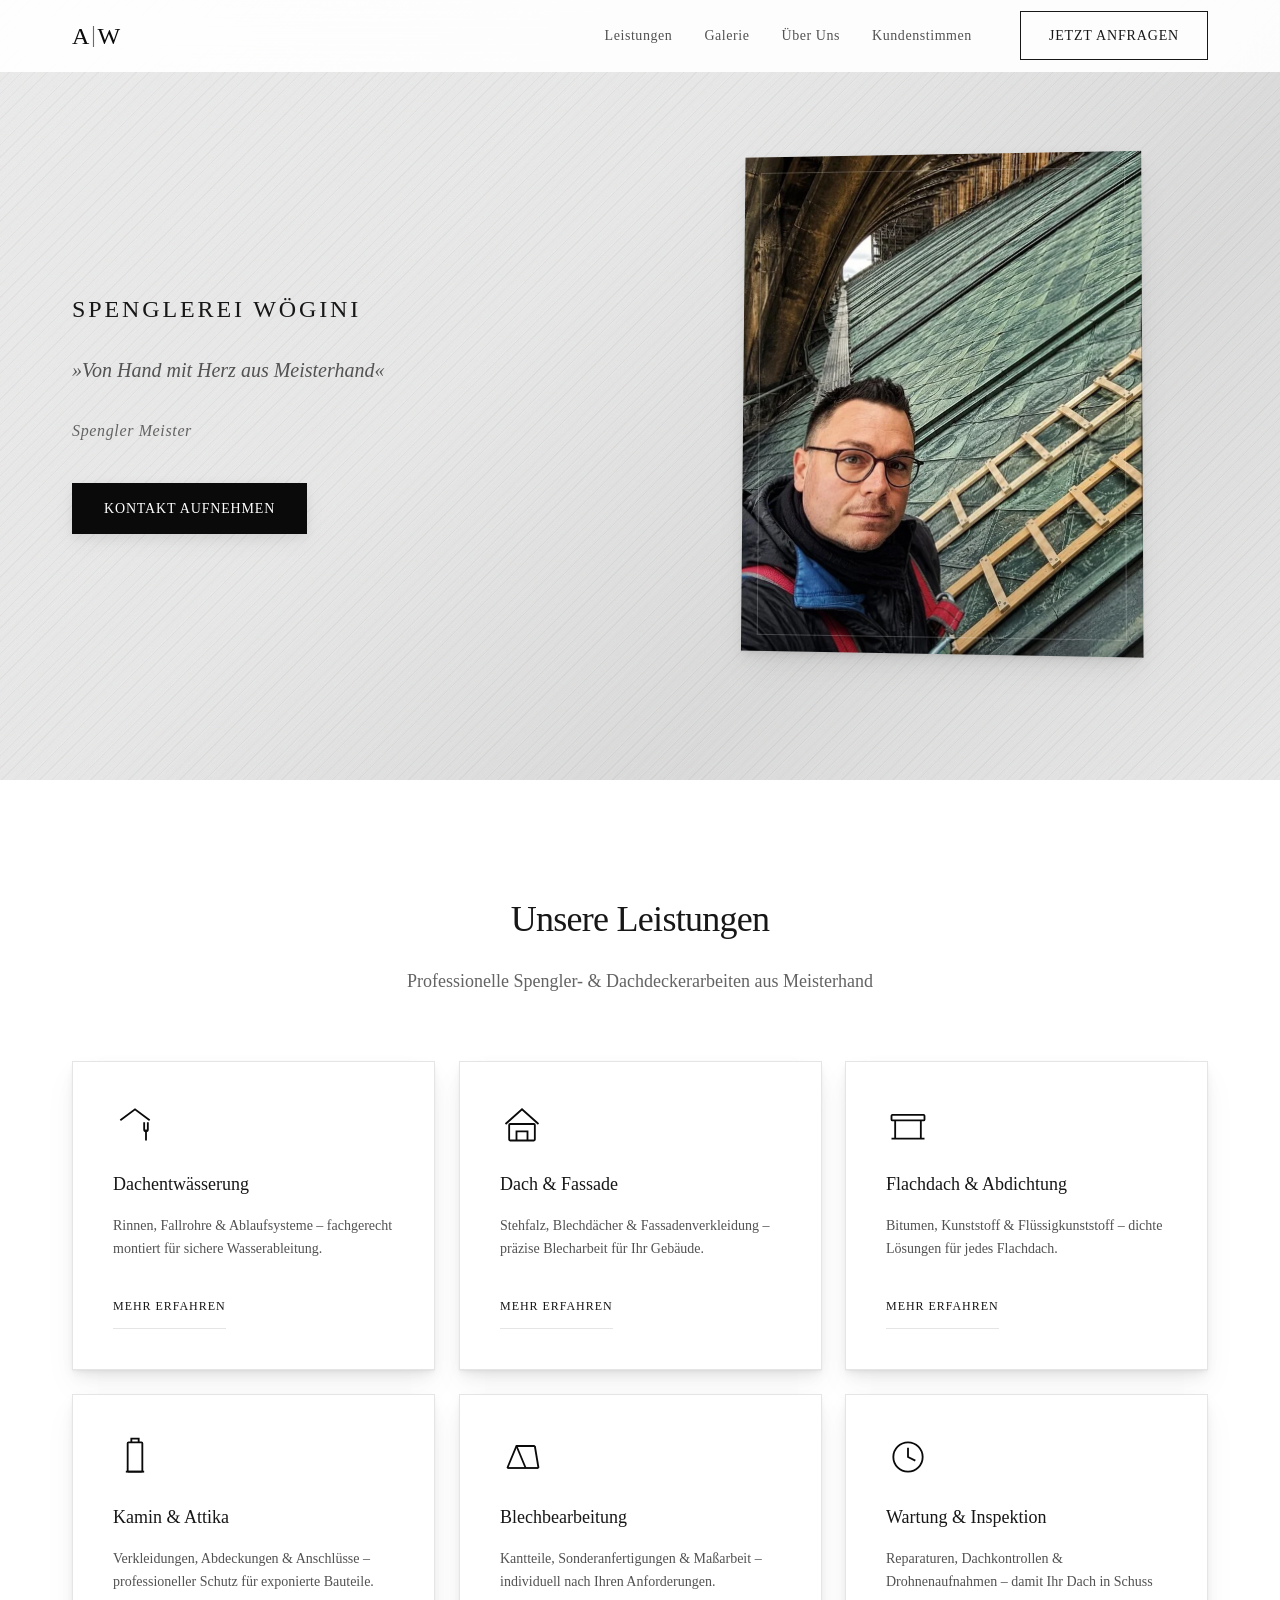
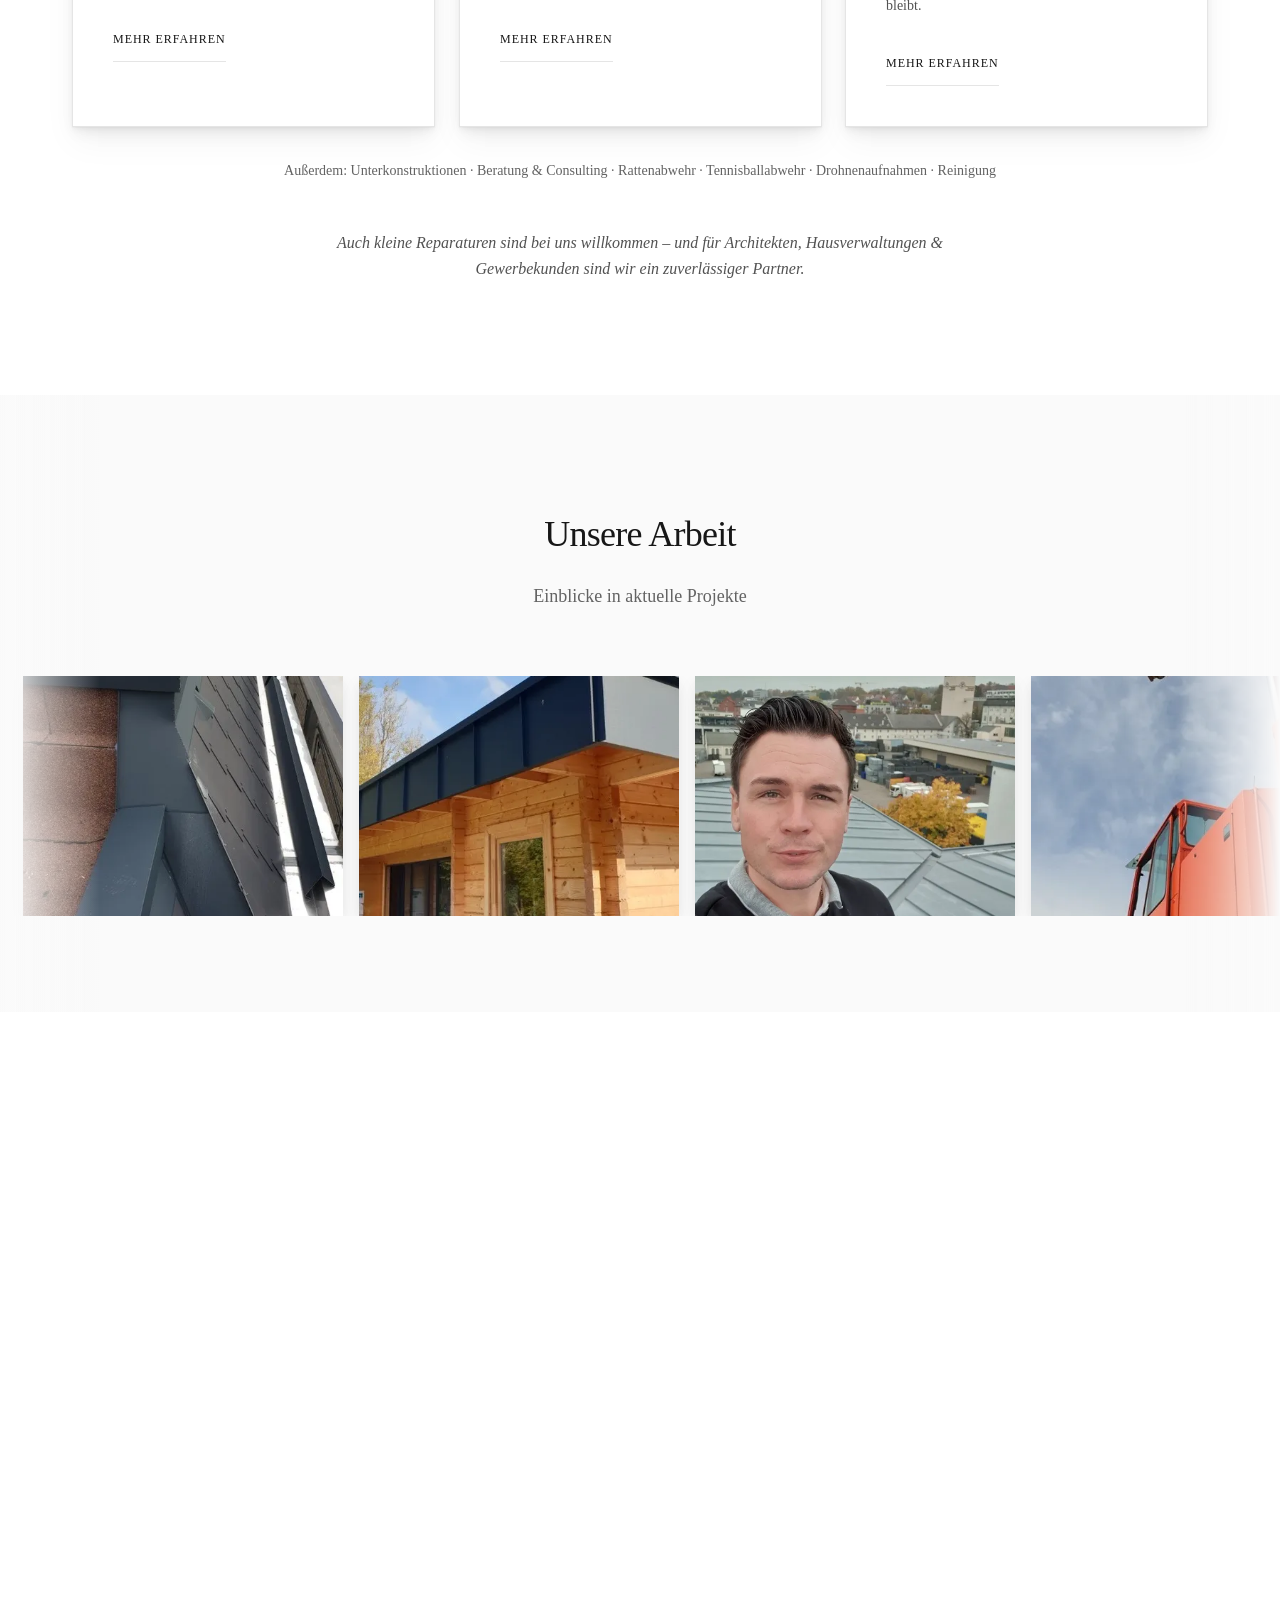
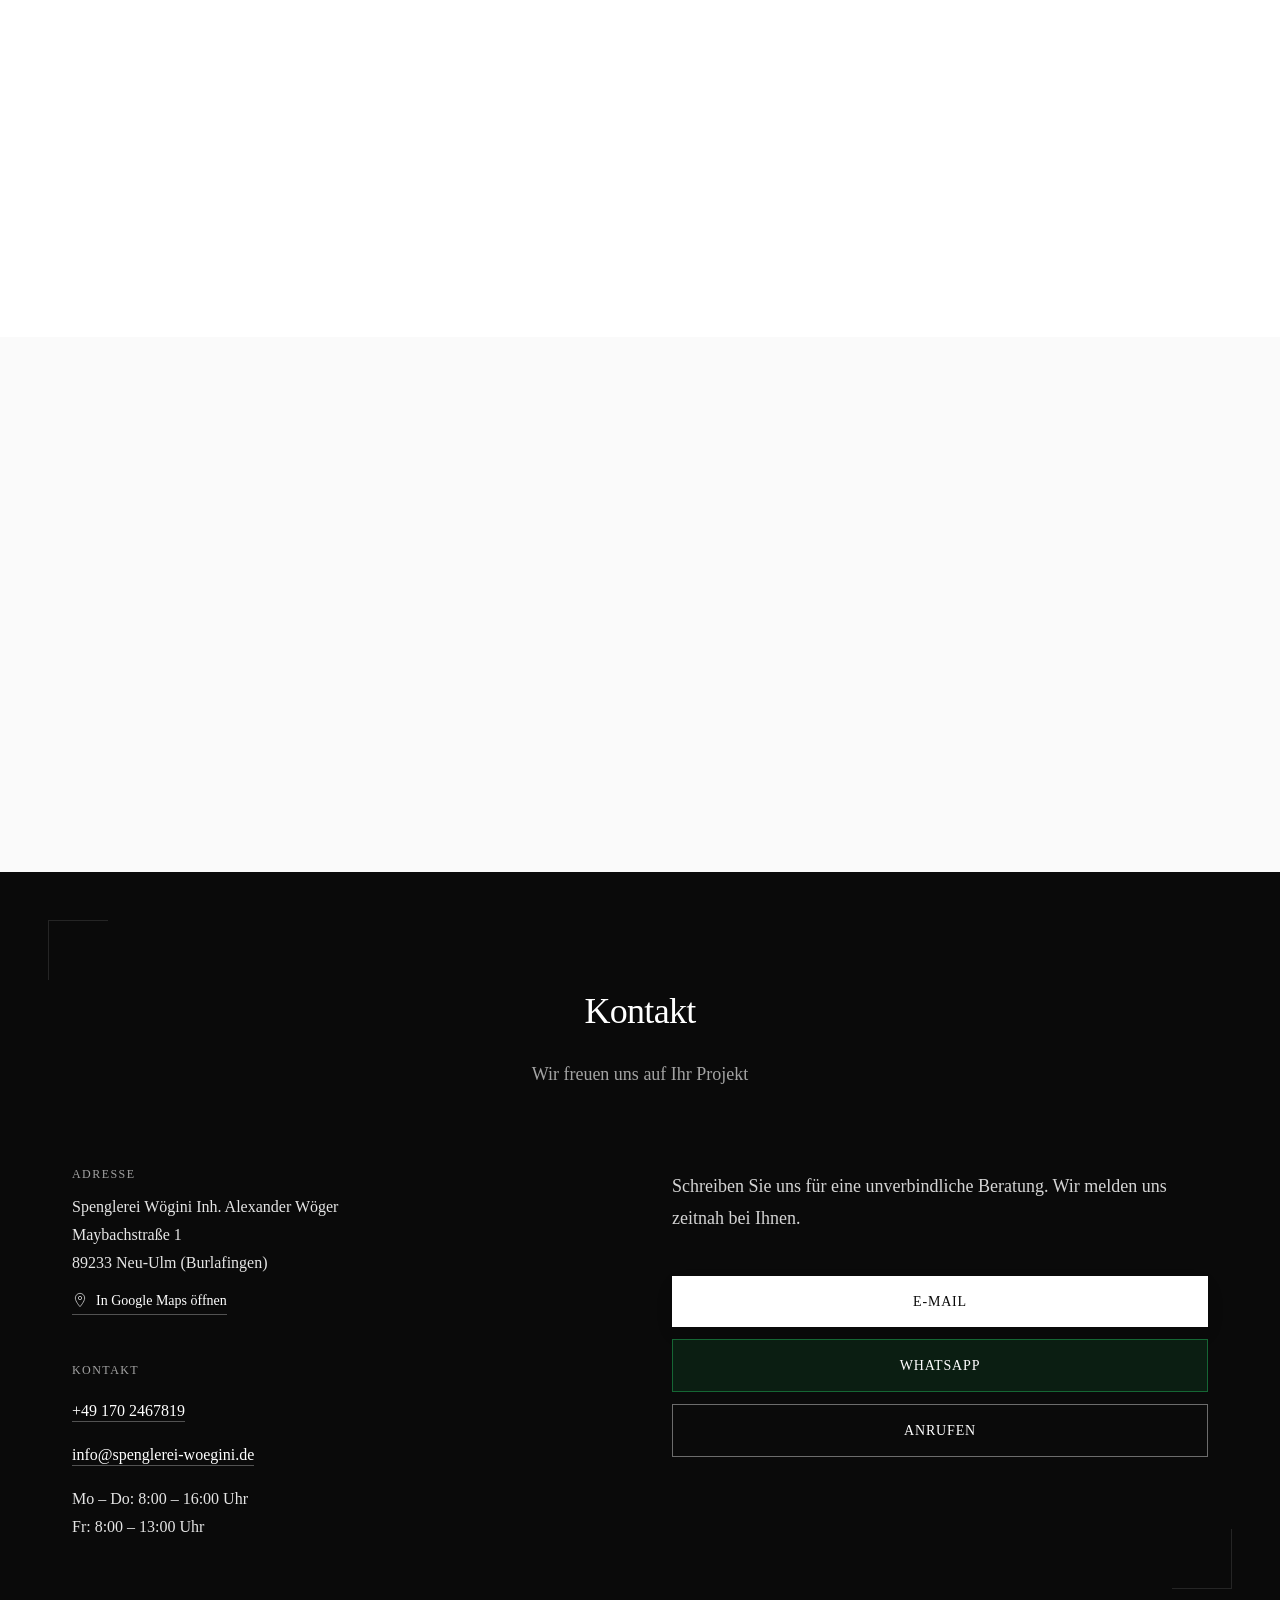
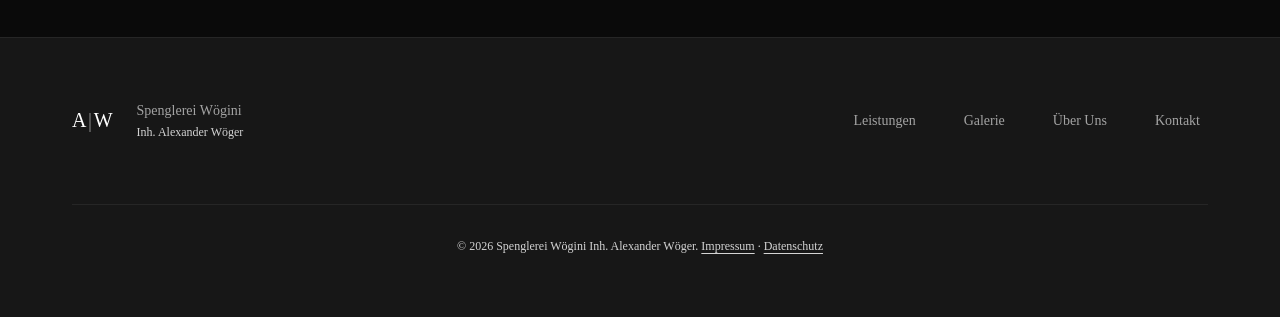
==== commit 25882833: "add new img" ====
--- a/index.html
+++ b/index.html
@@ -351,6 +351,10 @@
             <picture><source srcset="img/work-10.webp" type="image/webp"><img src="img/work-10.jpg" alt="Dachsanierung komplett" width="400" height="300" loading="lazy" decoding="async"></picture>
             <figcaption>Dachsanierung – Komplettlösung von der Analyse bis zur fertigen Neueindeckung.</figcaption>
           </figure>
+          <figure class="gallery-item">
+            <picture><source srcset="img/work-11.webp" type="image/webp"><img src="img/work-11.jpg" alt="Spenglerarbeit – Projektdetail" width="600" height="800" loading="lazy" decoding="async"></picture>
+            <figcaption>Spenglerarbeit – Handwerkliche Präzision im Detail.</figcaption>
+          </figure>
           <!-- Duplicated for seamless infinite scroll (reduced set) -->
           <figure class="gallery-item" aria-hidden="true">
             <picture><source srcset="img/work-1.webp" type="image/webp"><img src="img/work-1.jpg" alt="" width="400" height="300" loading="lazy" decoding="async"></picture>
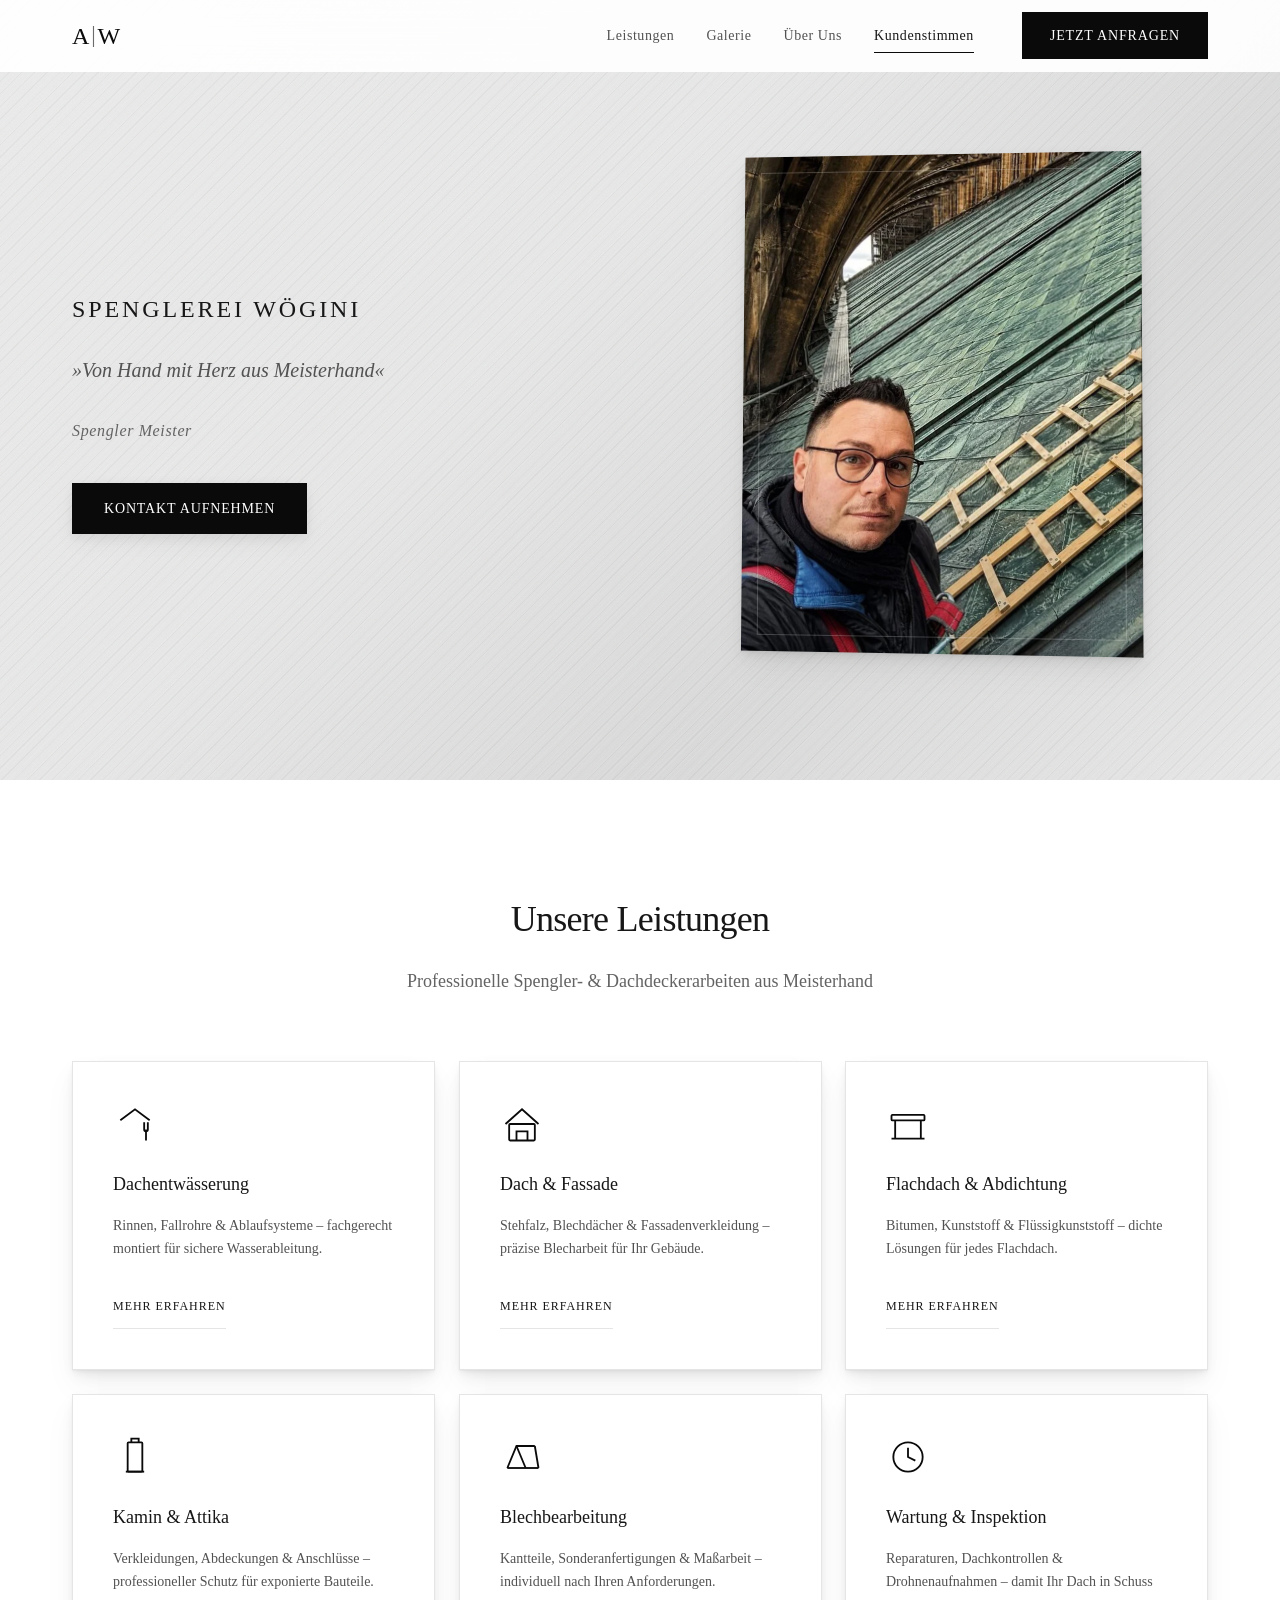
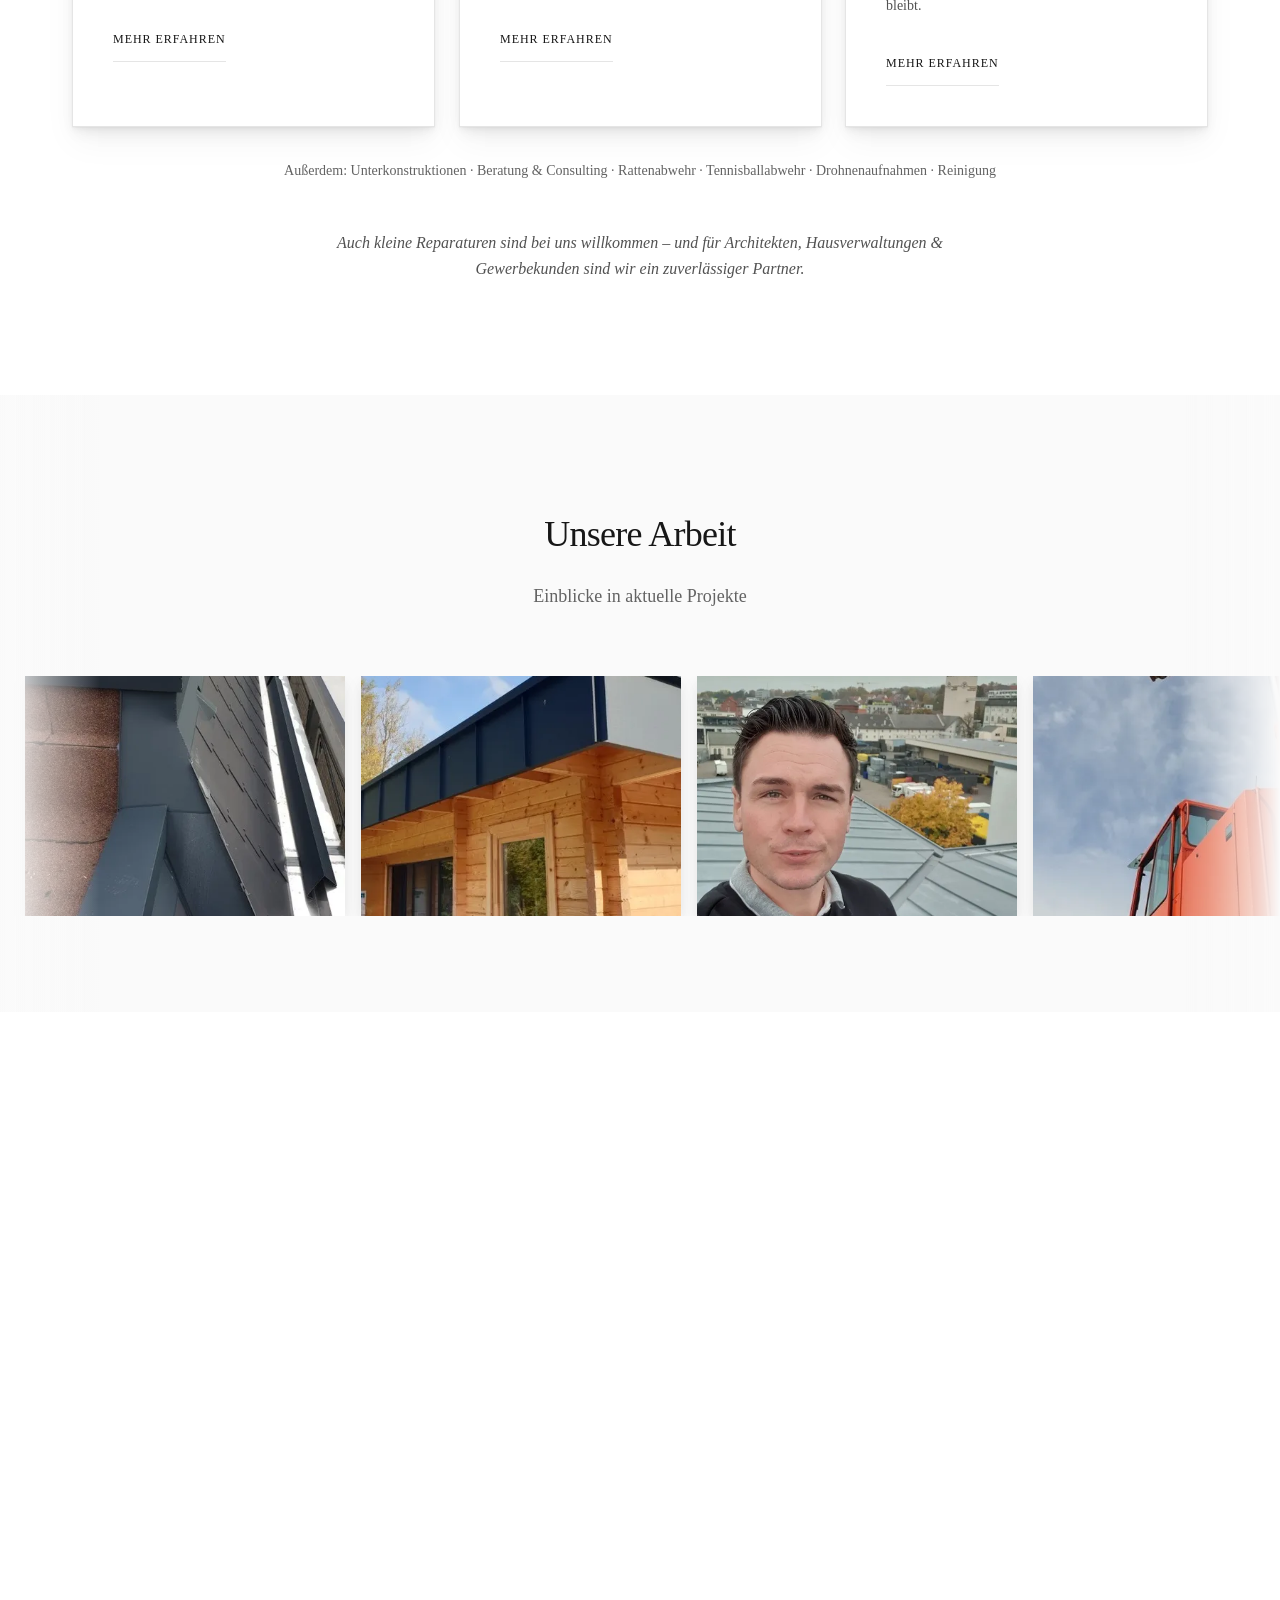
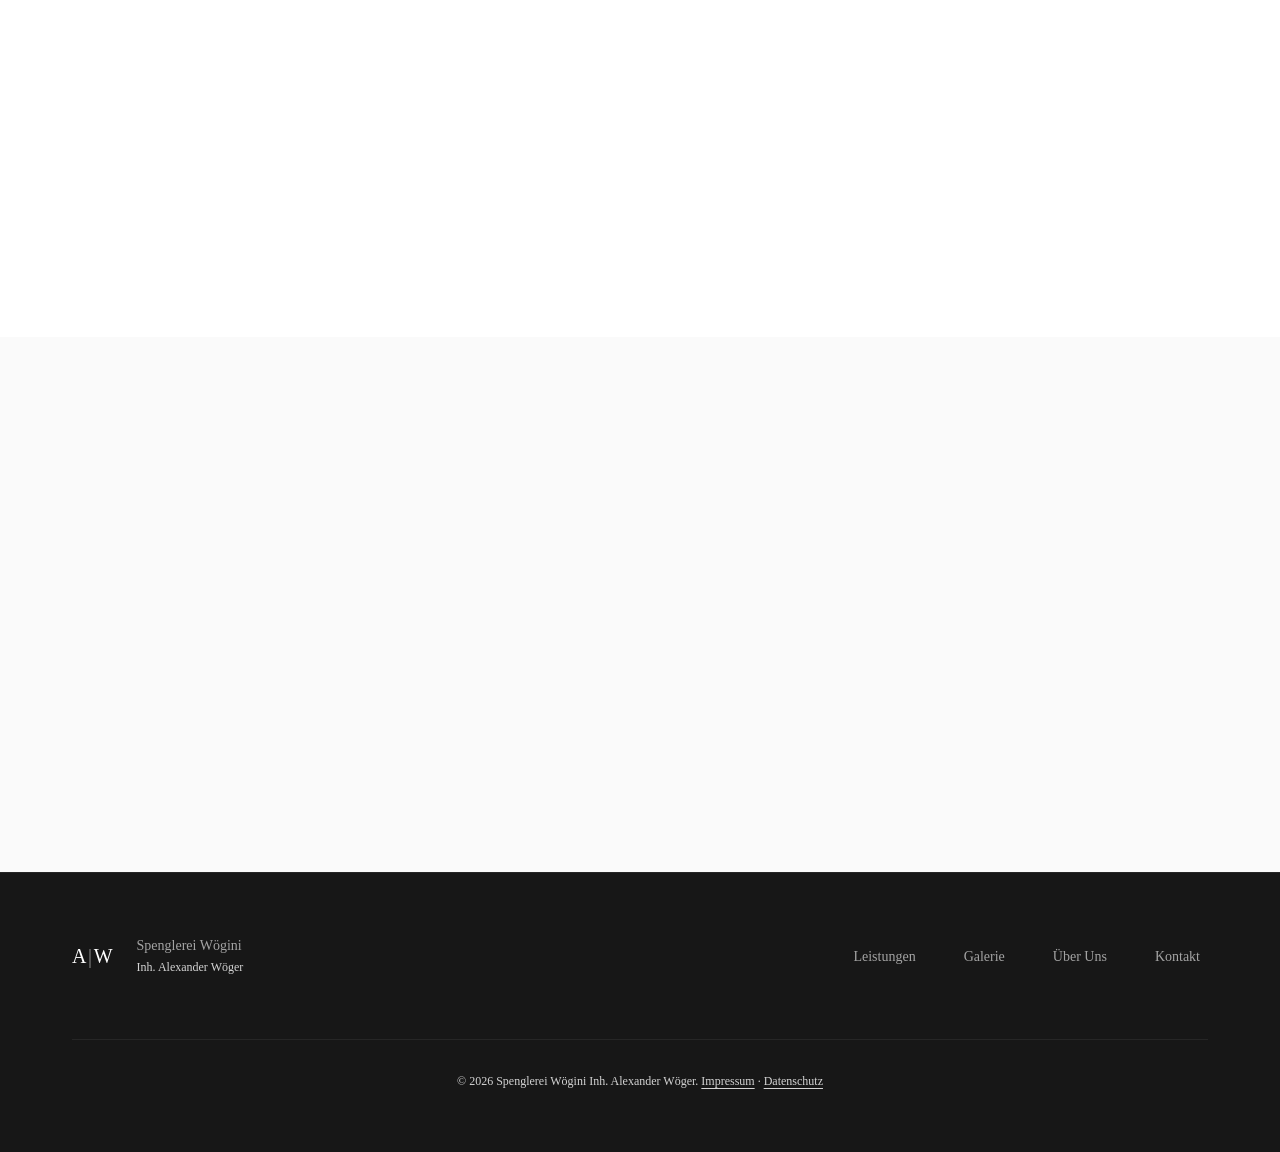
==== commit 5ffc8c02: "comment contact section" ====
--- a/index.html
+++ b/index.html
@@ -435,6 +435,7 @@
     </section>
 
     <!-- Kontakt Section -->
+    <!--
     <section class="kontakt" id="kontakt">
       <div class="container">
         <h2 class="section-title">Kontakt</h2>
@@ -471,6 +472,7 @@
         </div>
       </div>
     </section>
+    -->
   </main>
 
   <!-- Footer -->
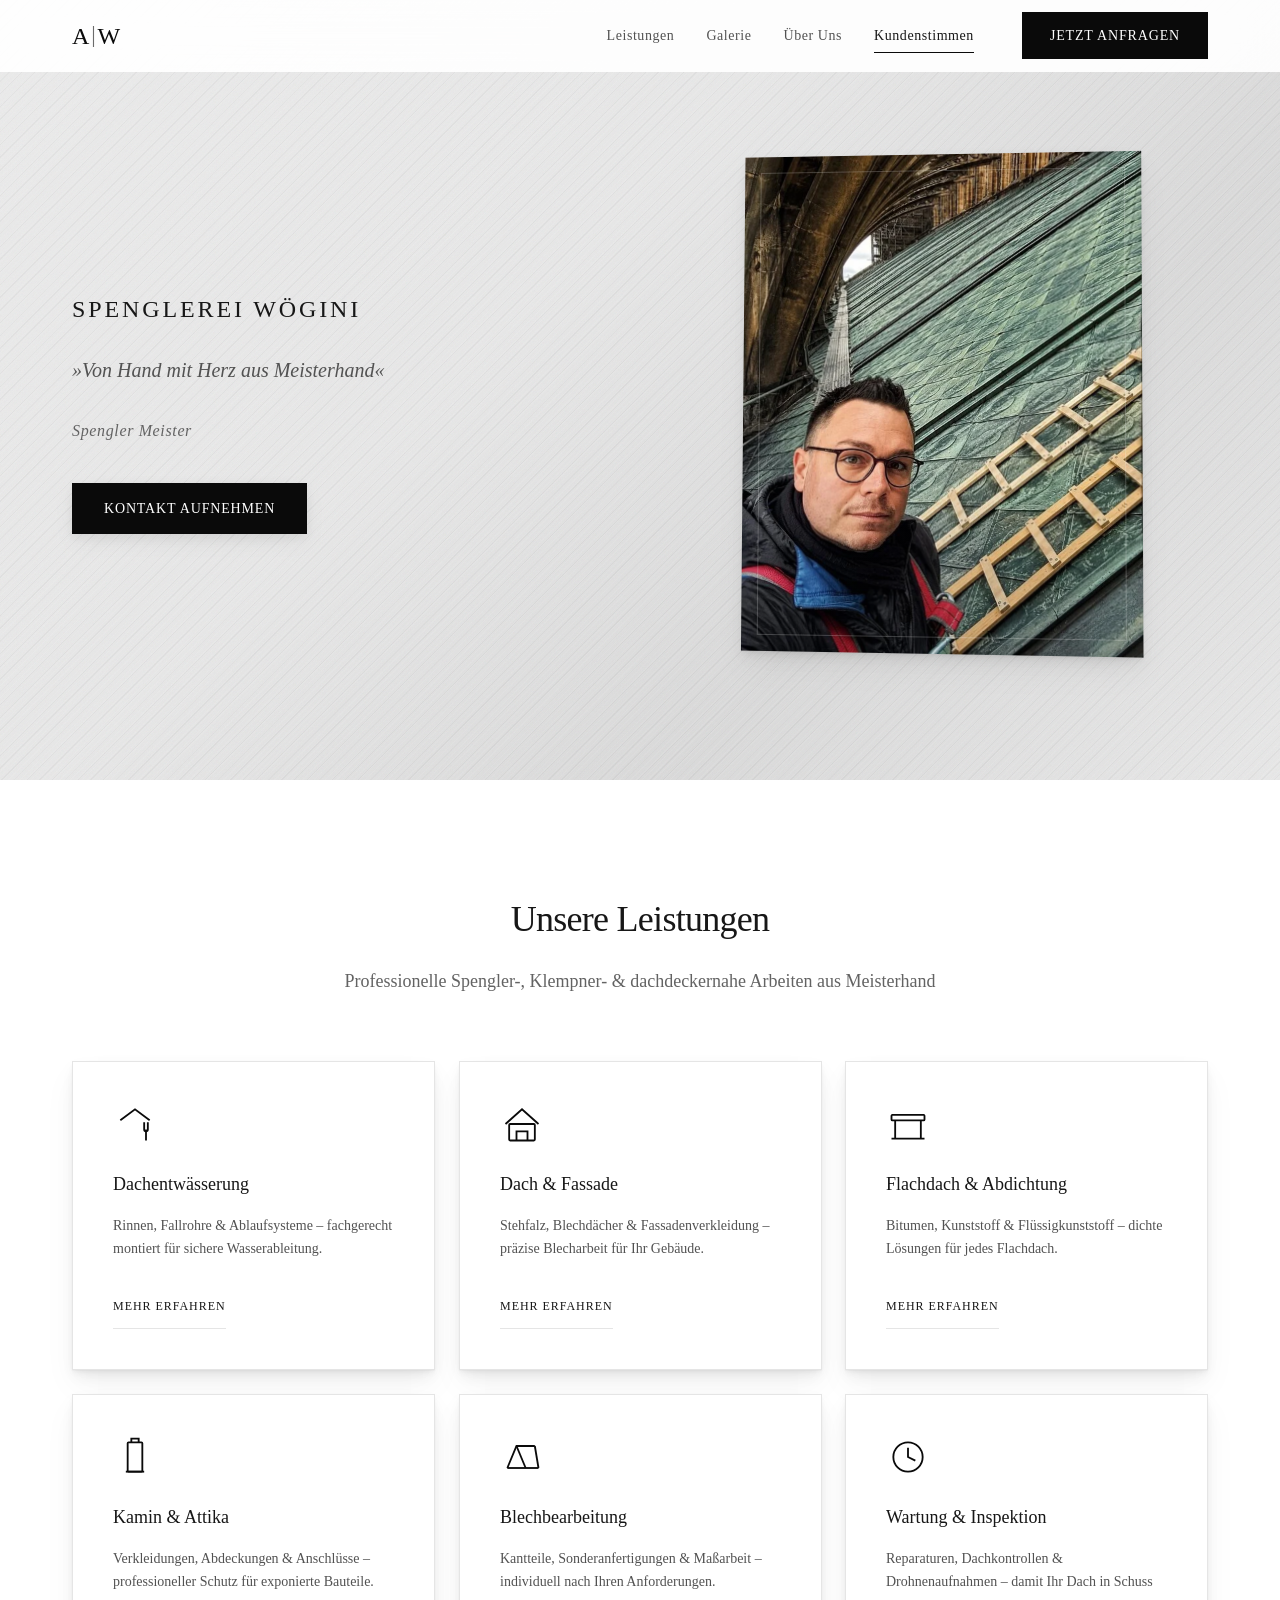
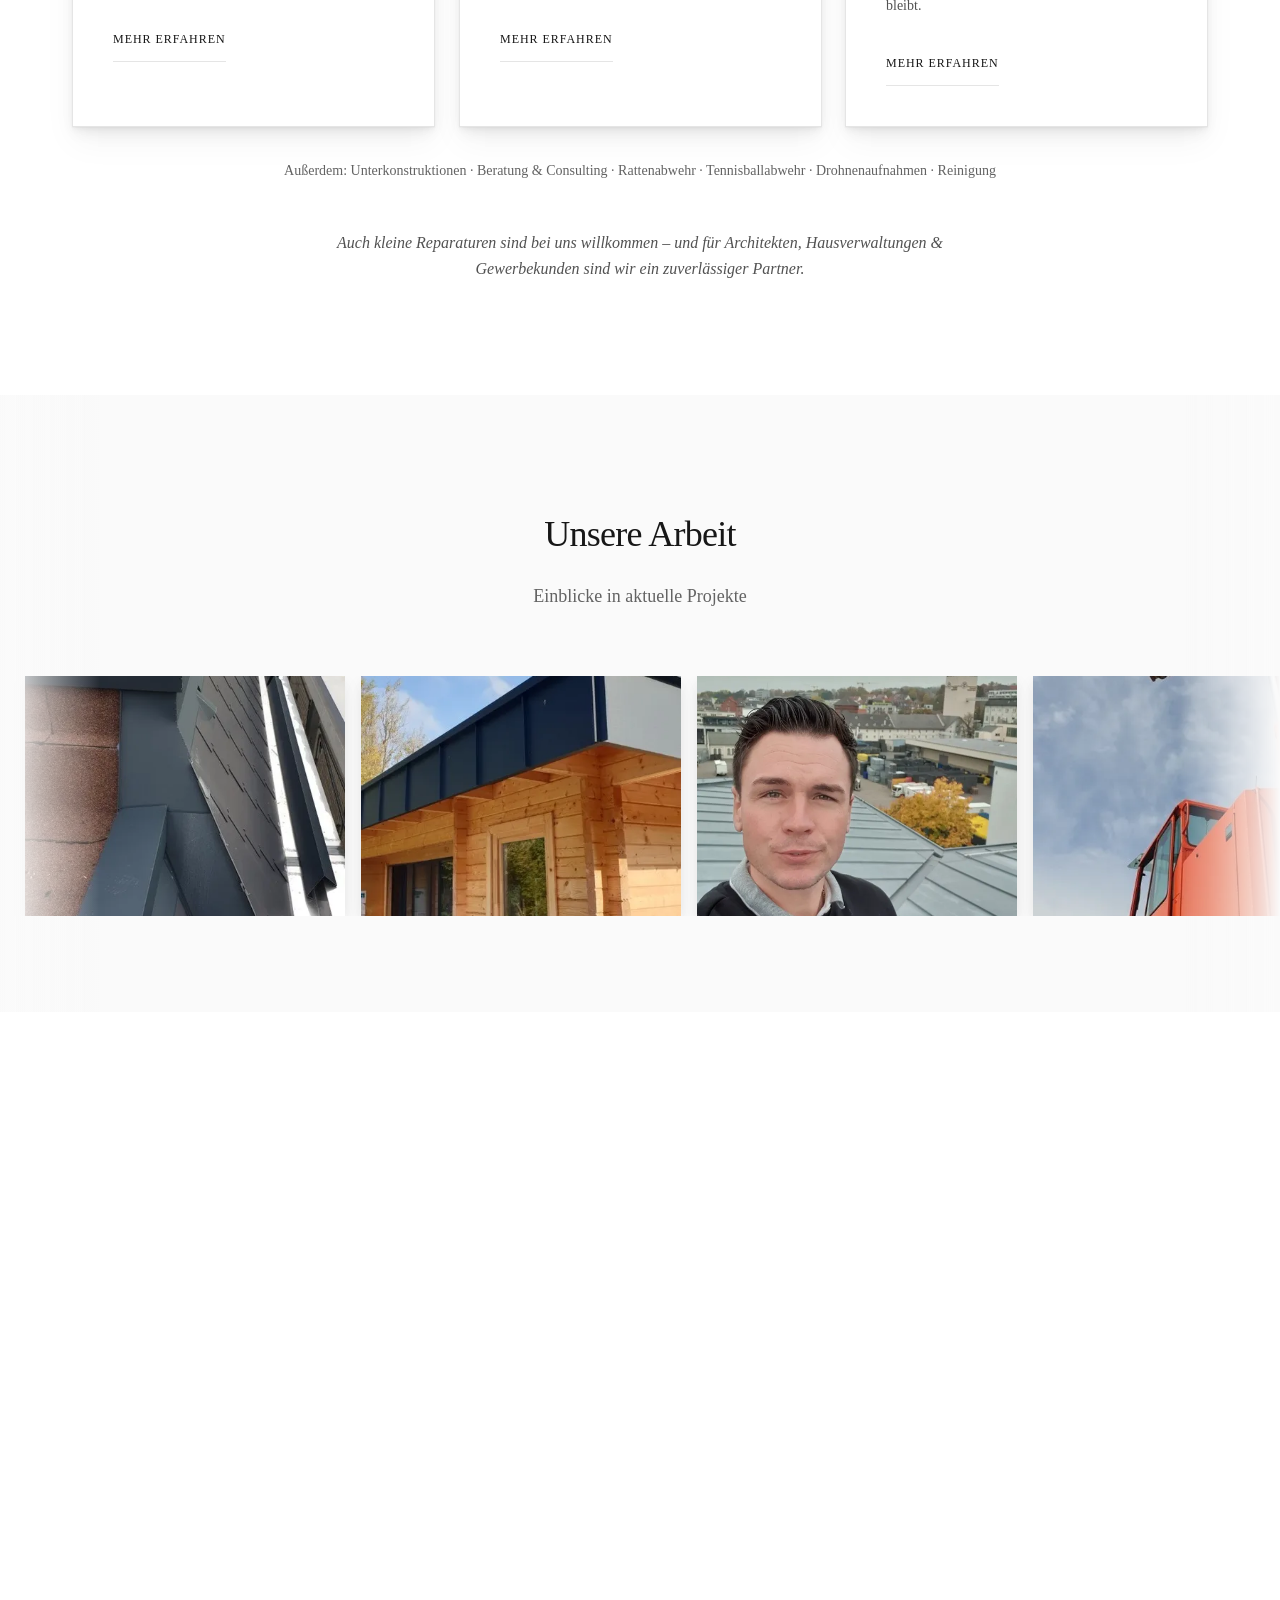
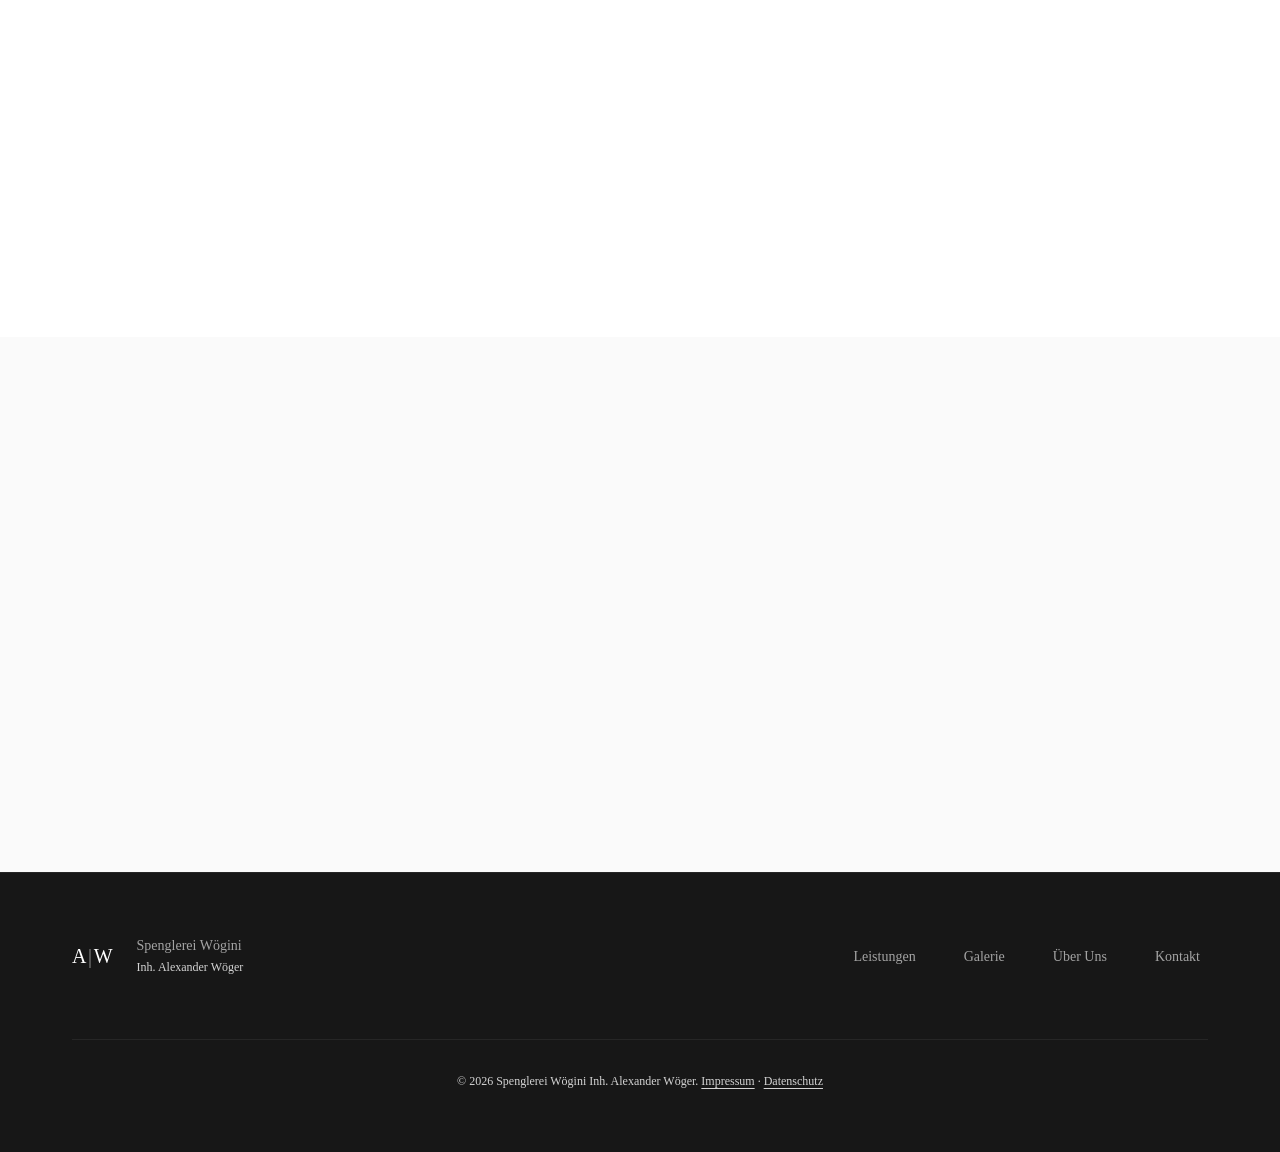
==== commit bf5563fb: "fixes" ====
--- a/index.html
+++ b/index.html
@@ -12,7 +12,7 @@
 
   <!-- Open Graph -->
   <meta property="og:title" content="Spenglerei Wögini – Spengler & Klempner Meisterbetrieb">
-  <meta property="og:description" content="Ihr Meisterbetrieb für Spenglerei, Klempnerei & Dachdeckerarbeiten im Raum Ulm/Neu-Ulm. Von Hand mit Herz aus Meisterhand.">
+  <meta property="og:description" content="Ihr Meisterbetrieb für Spenglerei, Klempnerei & dachdeckernahe Arbeiten im Raum Ulm/Neu-Ulm. Von Hand mit Herz aus Meisterhand.">
   <meta property="og:type" content="website">
   <meta property="og:url" content="https://spenglerei-woegini.de/">
   <meta property="og:locale" content="de_DE">
@@ -88,8 +88,8 @@
     },
     "image": "https://spenglerei-woegini.de/img/hero.jpg",
     "priceRange": "$$",
-    "description": "Meisterbetrieb für Spenglerei, Klempnerei, Flaschnerei und Dachdeckerarbeiten im Raum Ulm/Neu-Ulm.",
-    "knowsAbout": ["Spenglerei", "Klempnerei", "Flaschnerei", "Dachdeckerarbeiten", "Dachentwässerung", "Blechbearbeitung", "Flachdachabdichtung"]
+    "description": "Meisterbetrieb für Spenglerei, Klempnerei, Flaschnerei und dachdeckernahe Arbeiten im Raum Ulm/Neu-Ulm.",
+    "knowsAbout": ["Spenglerei", "Klempnerei", "Flaschnerei", "Dachentwässerung", "Blechbearbeitung", "Flachdachabdichtung"]
   }
   </script>
 
@@ -163,7 +163,7 @@
     <section class="leistungen" id="leistungen">
       <div class="container">
         <h2 class="section-title">Unsere Leistungen</h2>
-        <p class="section-subtitle">Professionelle Spengler- & Dachdeckerarbeiten aus Meisterhand</p>
+        <p class="section-subtitle">Professionelle Spengler-, Klempner- & dachdeckernahe Arbeiten aus Meisterhand</p>
 
         <div class="services-grid" data-reveal-stagger>
           <article class="service-card">
@@ -391,8 +391,8 @@
             <p>Mein handwerklicher Werdegang begann bei einer etablierten und bekannten Spenglerei in Ulm, bei der ich mit Erfolg meine Ausbildung und das Erreichen meines Gesellenbriefes abgeschlossen habe.</p>
             <p>Mit herausragender Unterstützung habe ich weitere Stationen angesteuert im Bereich Spenglereien, Klempnereien, Flaschnereien und auch im Sonderbaubereich einer weltmarktführenden Metallindustrie im Raum Günzburg.</p>
             <p>Durch meine nie endende Wissbegierigkeit erlangte ich 2024 meinen <strong>Klempner-, Flaschner-, Spengler-Meister</strong> und <strong>Bachelor Professional</strong> Titel, um 2026 die Spenglerei Wögini ins Leben zu rufen.</p>
-            <p>Wir bieten auf höchstem Niveau Spengler-, Klempner-, Flaschner-Arbeiten wie auch uneingeschränkte Dachdeckerarbeiten an. Meine Motivation? Es ist die tiefe Liebe zum Handwerk, die Nähe zum Kunden und die Begeisterung für den gesamten unternehmerischen Prozess.</p>
-            <p class="about-highlight">Lassen Sie uns gemeinsam an Ihrem Projekt arbeiten – <em>mit Herz und Hand, aus Meisterhand!</em></p>
+            <p>Wir bieten auf höchstem Niveau Spengler-, Klempner-, Flaschner-Arbeiten sowie dachdeckernahe Spenglerarbeiten an. Meine Motivation? Es ist die tiefe Liebe zum Handwerk, die Nähe zum Kunden und die Begeisterung für den gesamten unternehmerischen Prozess.</p>
+            <p class="about-highlight">Lassen Sie uns gemeinsam an Ihrem Projekt arbeiten - <em>mit Herz und Hand, aus Meisterhand!</em></p>
             <aside class="about-stats">
               <div class="stat">
                 <span class="stat-number">2024</span>
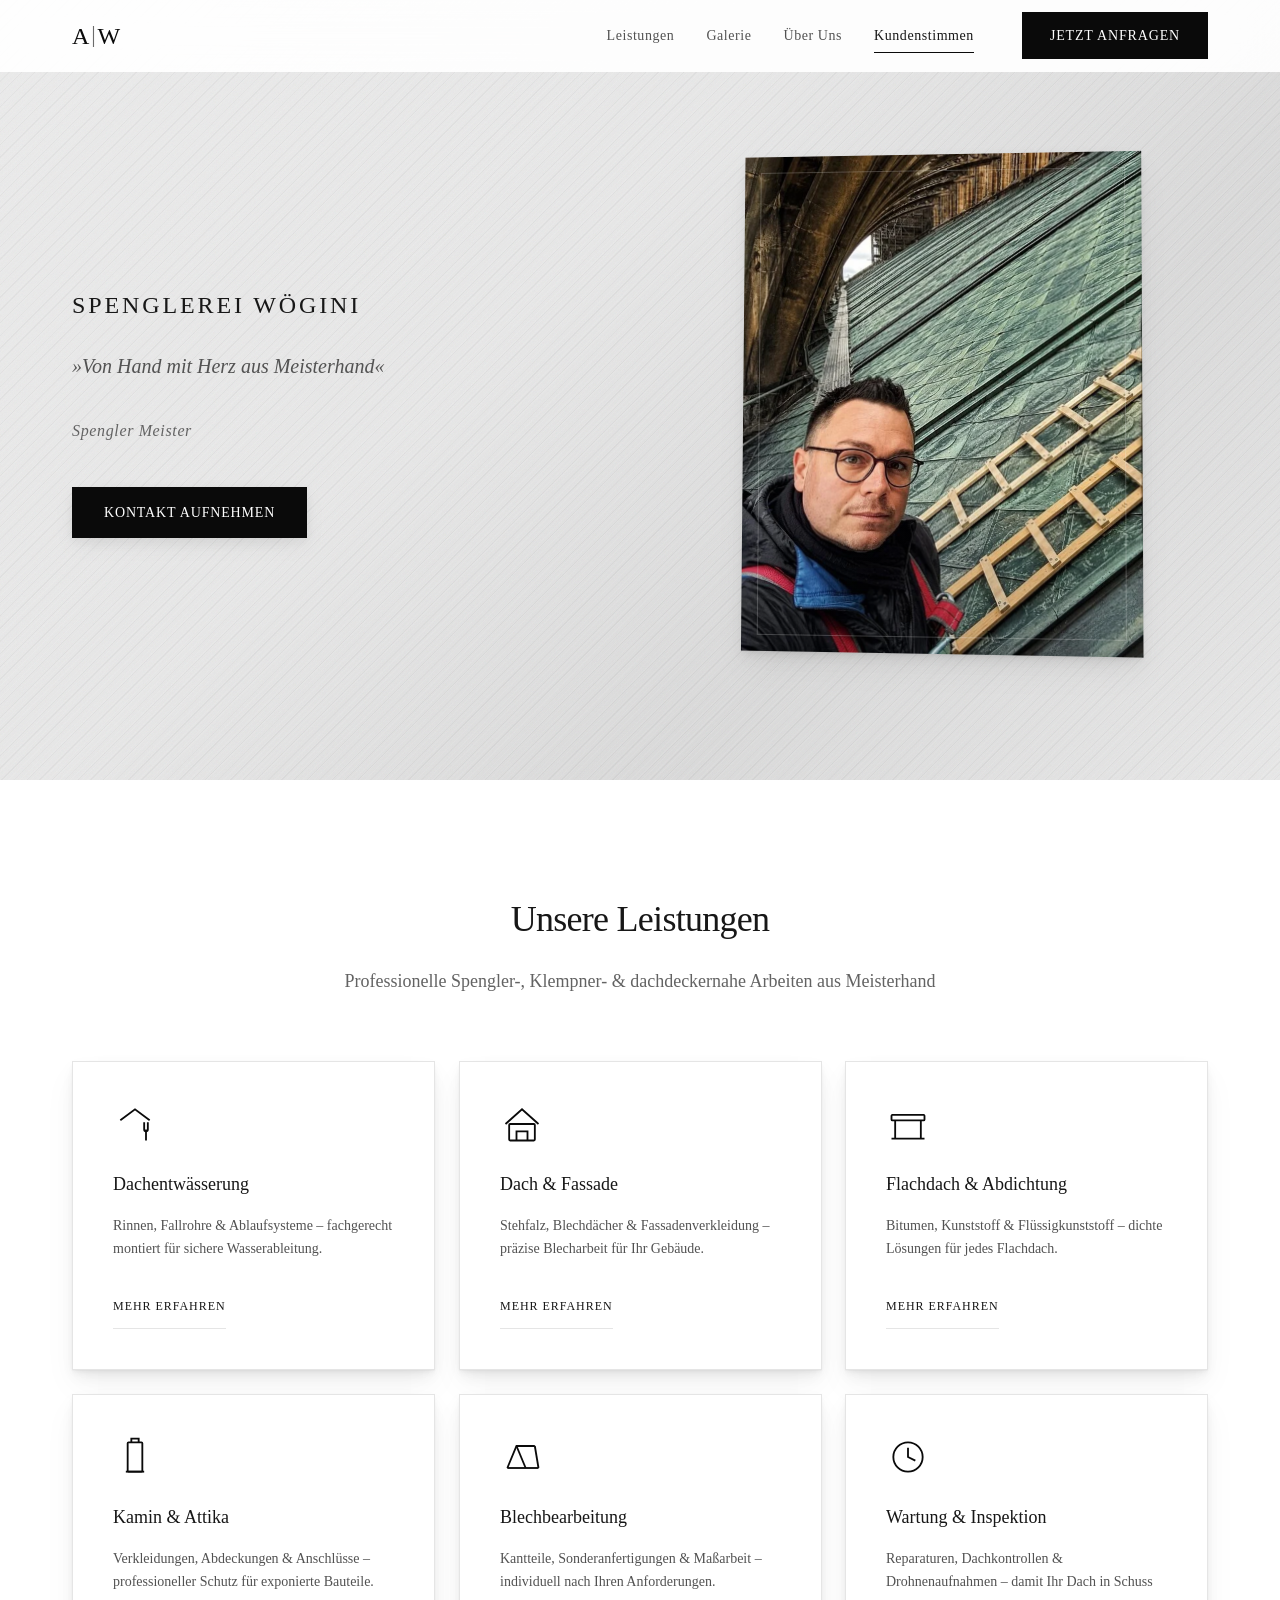
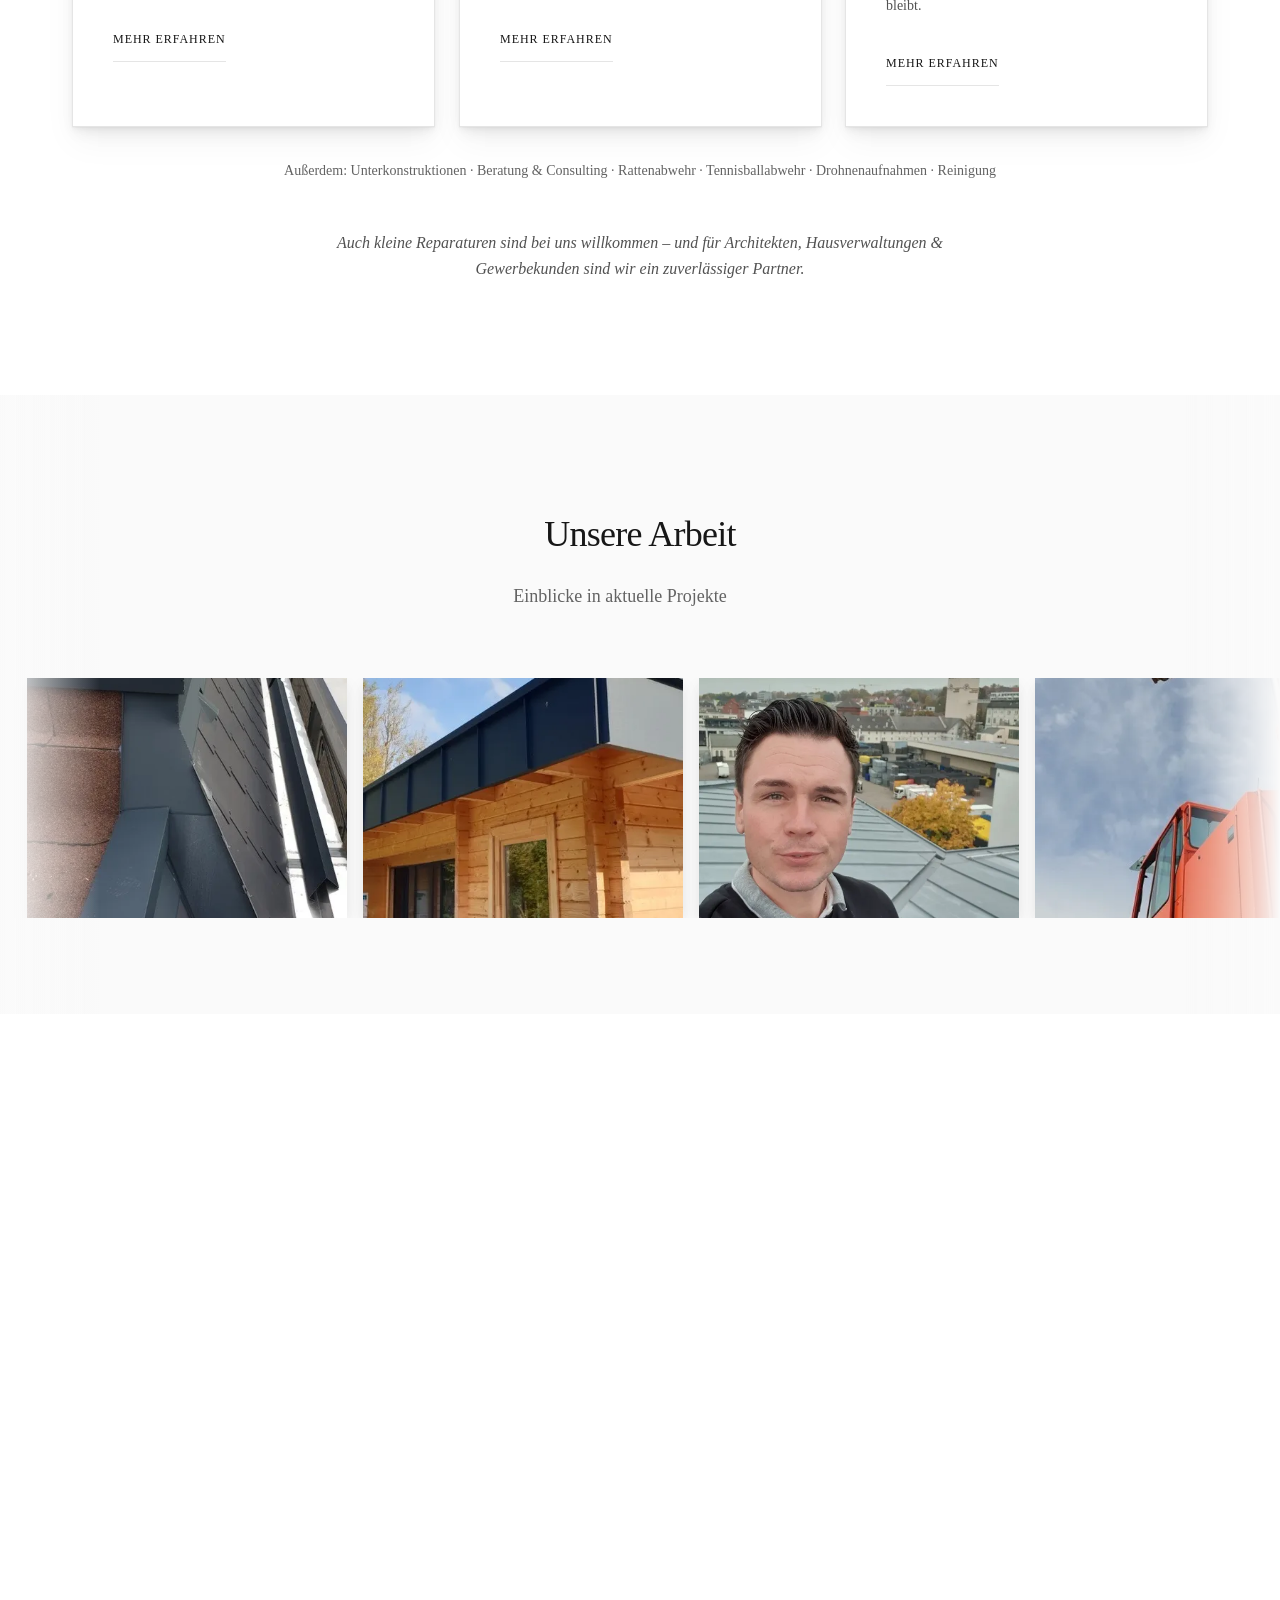
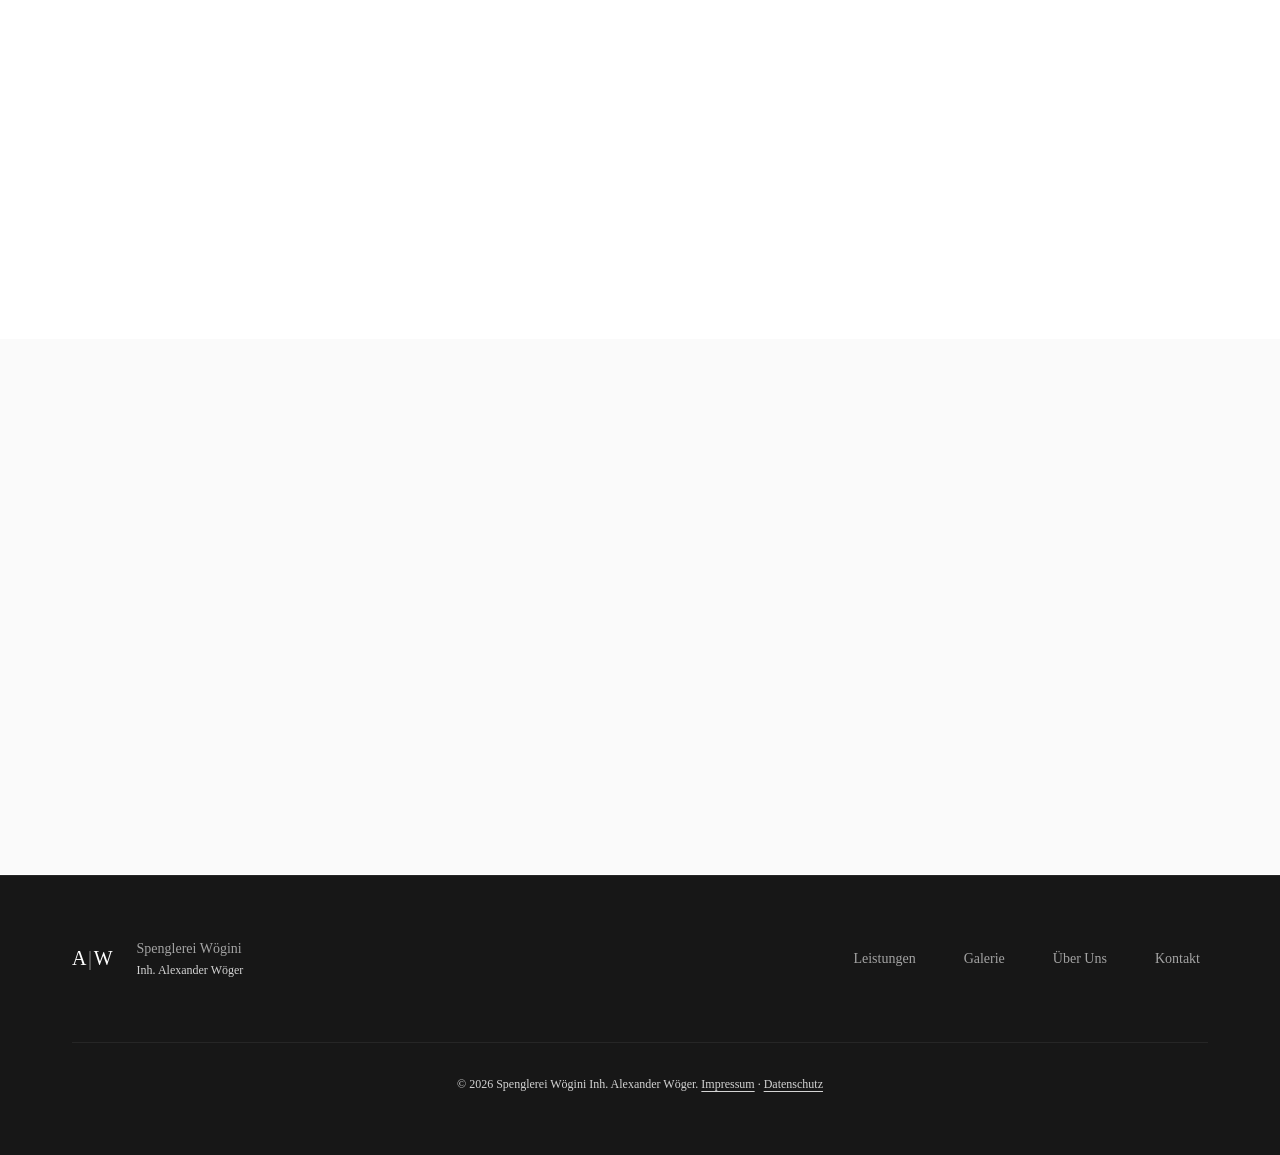
==== commit 18a73b22: "fix suggestions" ====
--- a/index.html
+++ b/index.html
@@ -118,7 +118,7 @@
         <span class="nav-logo-letter">A</span><span class="nav-logo-pipe">|</span><span class="nav-logo-letter">W</span>
       </a>
       <a href="#kontakt" class="btn btn-primary btn-nav nav-cta-mobile">Anfragen</a>
-      <button class="nav-toggle" aria-expanded="false" aria-controls="nav-menu" aria-label="Menü öffnen">
+      <button type="button" class="nav-toggle" aria-expanded="false" aria-controls="nav-menu" aria-label="Menü öffnen">
         <span class="nav-toggle-bar"></span>
         <span class="nav-toggle-bar"></span>
         <span class="nav-toggle-bar"></span>
@@ -140,14 +140,20 @@
         <div class="hero-content">
           <h1 class="hero-title">Spenglerei Wögini</h1>
           <p class="hero-slogan">»Von Hand mit Herz aus Meisterhand«</p>
-          <div class="hero-carousel" aria-label="Qualifikationen">
-            <div class="hero-carousel-track">
-              <span>Spengler Meister</span>
-              <span>Klempner Meister</span>
-              <span>Flaschner Meister</span>
-              <span>Blechner Meister</span>
-              <span>Bachelor Professional</span>
-            </div>
+          <div class="hero-carousel-row">
+            <div class="hero-carousel" aria-label="Qualifikationen">
+              <div class="hero-carousel-track">
+                <span>Spengler Meister</span>
+                <span>Klempner Meister</span>
+                <span>Flaschner Meister</span>
+                <span>Blechner Meister</span>
+                <span>Bachelor Professional</span>
+              </div>
+            </div>
+            <button type="button" class="motion-toggle motion-toggle--sm hero-carousel-toggle" aria-pressed="false" aria-label="Animation der Qualifikationen pausieren">
+              <svg class="motion-toggle-pause" viewBox="0 0 24 24" fill="currentColor" aria-hidden="true"><rect x="6" y="5" width="4" height="14"/><rect x="14" y="5" width="4" height="14"/></svg>
+              <svg class="motion-toggle-play" viewBox="0 0 24 24" fill="currentColor" aria-hidden="true"><path d="M8 5v14l11-7z"/></svg>
+            </button>
           </div>
           <a href="#kontakt" class="btn btn-primary">Kontakt aufnehmen</a>
         </div>
@@ -176,7 +182,7 @@
             </div>
             <h3>Dachentwässerung</h3>
             <p>Rinnen, Fallrohre & Ablaufsysteme – fachgerecht montiert für sichere Wasserableitung.</p>
-            <button class="service-card-btn" aria-expanded="false" aria-controls="detail-1">Mehr erfahren</button>
+            <button type="button" class="service-card-btn" aria-expanded="false" aria-controls="detail-1">Mehr erfahren</button>
             <div class="service-detail" id="detail-1" hidden>
               <ul>
                 <li>Herstellung und Montage von Dachrinnen & Fallrohren</li>
@@ -197,7 +203,7 @@
             </div>
             <h3>Dach & Fassade</h3>
             <p>Stehfalz, Blechdächer & Fassadenverkleidung – präzise Blecharbeit für Ihr Gebäude.</p>
-            <button class="service-card-btn" aria-expanded="false" aria-controls="detail-2">Mehr erfahren</button>
+            <button type="button" class="service-card-btn" aria-expanded="false" aria-controls="detail-2">Mehr erfahren</button>
             <div class="service-detail" id="detail-2" hidden>
               <ul>
                 <li>Blechdächer (Stehfalz, Winkelstehfalz, Doppelstehfalz)</li>
@@ -220,7 +226,7 @@
             </div>
             <h3>Flachdach & Abdichtung</h3>
             <p>Bitumen, Kunststoff & Flüssigkunststoff – dichte Lösungen für jedes Flachdach.</p>
-            <button class="service-card-btn" aria-expanded="false" aria-controls="detail-3">Mehr erfahren</button>
+            <button type="button" class="service-card-btn" aria-expanded="false" aria-controls="detail-3">Mehr erfahren</button>
             <div class="service-detail" id="detail-3" hidden>
               <ul>
                 <li>Abdichtungen mit Bitumen-, Kunststoff- & EPDM-Bahnen</li>
@@ -242,7 +248,7 @@
             </div>
             <h3>Kamin & Attika</h3>
             <p>Verkleidungen, Abdeckungen & Anschlüsse – professioneller Schutz für exponierte Bauteile.</p>
-            <button class="service-card-btn" aria-expanded="false" aria-controls="detail-4">Mehr erfahren</button>
+            <button type="button" class="service-card-btn" aria-expanded="false" aria-controls="detail-4">Mehr erfahren</button>
             <div class="service-detail" id="detail-4" hidden>
               <ul>
                 <li>Kaminverkleidungen & Kaminabdeckungen</li>
@@ -264,7 +270,7 @@
             </div>
             <h3>Blechbearbeitung</h3>
             <p>Kantteile, Sonderanfertigungen & Maßarbeit – individuell nach Ihren Anforderungen.</p>
-            <button class="service-card-btn" aria-expanded="false" aria-controls="detail-5">Mehr erfahren</button>
+            <button type="button" class="service-card-btn" aria-expanded="false" aria-controls="detail-5">Mehr erfahren</button>
             <div class="service-detail" id="detail-5" hidden>
               <ul>
                 <li>Zuschneiden, Kanten, Biegen & Falzen</li>
@@ -285,7 +291,7 @@
             </div>
             <h3>Wartung & Inspektion</h3>
             <p>Reparaturen, Dachkontrollen & Drohnenaufnahmen – damit Ihr Dach in Schuss bleibt.</p>
-            <button class="service-card-btn" aria-expanded="false" aria-controls="detail-6">Mehr erfahren</button>
+            <button type="button" class="service-card-btn" aria-expanded="false" aria-controls="detail-6">Mehr erfahren</button>
             <div class="service-detail" id="detail-6" hidden>
               <ul>
                 <li>Jährliche Dachkontrollen</li>
@@ -307,7 +313,7 @@
     <section class="galerie" id="galerie">
       <div class="container" data-reveal="up">
         <h2 class="section-title">Unsere Arbeit</h2>
-        <p class="section-subtitle">Einblicke in aktuelle Projekte</p>
+        <p class="section-subtitle">Einblicke in aktuelle Projekte<button type="button" class="motion-toggle motion-toggle--sm gallery-toggle" aria-pressed="false" aria-label="Automatisches Durchlaufen der Galerie pausieren"><svg class="motion-toggle-pause" viewBox="0 0 24 24" fill="currentColor" aria-hidden="true"><rect x="6" y="5" width="4" height="14"/><rect x="14" y="5" width="4" height="14"/></svg><svg class="motion-toggle-play" viewBox="0 0 24 24" fill="currentColor" aria-hidden="true"><path d="M8 5v14l11-7z"/></svg></button></p>
       </div>
       <div class="gallery-strip">
         <div class="gallery-track">
@@ -507,15 +513,29 @@
     navToggle.addEventListener('click', () => {
       const expanded = navToggle.getAttribute('aria-expanded') === 'true';
       navToggle.setAttribute('aria-expanded', String(!expanded));
+      navToggle.setAttribute('aria-label', expanded ? 'Menü öffnen' : 'Menü schließen');
       navMenu.classList.toggle('is-open');
     });
     // Close menu on link click
     navMenu.querySelectorAll('a').forEach(link => {
       link.addEventListener('click', () => {
         navToggle.setAttribute('aria-expanded', 'false');
+        navToggle.setAttribute('aria-label', 'Menü öffnen');
         navMenu.classList.remove('is-open');
       });
     });
+
+    // Hero qualification carousel: pause/play toggle (WCAG 2.2.2)
+    const heroCarouselToggle = document.querySelector('.hero-carousel-toggle');
+    const heroCarouselTrack = document.querySelector('.hero-carousel-track');
+    if (heroCarouselToggle && heroCarouselTrack) {
+      heroCarouselToggle.addEventListener('click', () => {
+        const paused = heroCarouselToggle.getAttribute('aria-pressed') === 'true';
+        heroCarouselToggle.setAttribute('aria-pressed', String(!paused));
+        heroCarouselToggle.setAttribute('aria-label', paused ? 'Animation der Qualifikationen pausieren' : 'Animation der Qualifikationen fortsetzen');
+        heroCarouselTrack.classList.toggle('is-paused', !paused);
+      });
+    }
 
     // Service card expand/collapse
     document.querySelectorAll('.service-card-btn').forEach(btn => {
@@ -595,6 +615,17 @@
           captionDisplay.classList.remove('is-visible');
         }
       });
+
+      // Keyboard operability for non-decorative items (aria-hidden duplicates stay inert)
+      if (item.getAttribute('aria-hidden') !== 'true') {
+        item.setAttribute('tabindex', '0');
+        item.addEventListener('keydown', (e) => {
+          if (e.key === 'Enter' || e.key === ' ') {
+            e.preventDefault();
+            item.click();
+          }
+        });
+      }
     });
 
     // Gallery: auto-scroll + manual scroll/drag with infinite loop
@@ -603,6 +634,7 @@
       if (!strip) return;
       const prefersReducedMotion = window.matchMedia('(prefers-reduced-motion: reduce)').matches;
       let autoScroll = !prefersReducedMotion;
+      let galleryPausedByControl = false;
       let speed = 1;
       let dragging = false;
       let isAutoScrolling = false;
@@ -627,7 +659,7 @@
 
       // Auto-scroll loop — only runs when gallery is in viewport
       function tick() {
-        if (autoScroll && !dragging && !galleryPausedByClick) {
+        if (autoScroll && !dragging && !galleryPausedByClick && !galleryPausedByControl) {
           isAutoScrolling = true;
           strip.scrollLeft += speed;
           wrapScroll();
@@ -725,6 +757,18 @@
           autoScroll = true;
         }
       });
+
+      // Pause/play toggle for the auto-scrolling gallery (WCAG 2.2.2)
+      const galleryToggle = document.querySelector('.gallery-toggle');
+      if (galleryToggle) {
+        galleryToggle.addEventListener('click', () => {
+          galleryPausedByControl = !galleryPausedByControl;
+          galleryToggle.setAttribute('aria-pressed', String(galleryPausedByControl));
+          galleryToggle.setAttribute('aria-label', galleryPausedByControl
+            ? 'Automatisches Durchlaufen der Galerie fortsetzen'
+            : 'Automatisches Durchlaufen der Galerie pausieren');
+        });
+      }
     })();
     }); });
   </script>
--- a/style.css
+++ b/style.css
@@ -546,17 +546,112 @@
 }
 
 /* Title Carousel */
+.hero-carousel-row {
+  display: flex;
+  align-items: center;
+  gap: var(--space-4);
+  margin-bottom: var(--space-10);
+  animation: fadeInUp 0.8s var(--ease-out) 0.5s both;
+}
+
 .hero-carousel {
   height: 24px;
   overflow: hidden;
-  margin-bottom: var(--space-10);
-  animation: fadeInUp 0.8s var(--ease-out) 0.5s both;
 }
 
 .hero-carousel-track {
   display: flex;
   flex-direction: column;
   animation: heroCarousel 12s var(--ease-in-out) 2s infinite;
+}
+
+.hero-carousel-track.is-paused {
+  animation-play-state: paused;
+}
+
+/* Pause/play control for auto-running motion (WCAG 2.2.2) — visually subtle */
+.motion-toggle {
+  display: inline-flex;
+  align-items: center;
+  justify-content: center;
+  width: 44px;
+  height: 44px;
+  flex-shrink: 0;
+  padding: 0;
+  border: 0;
+  background: none;
+  color: var(--color-text-tertiary);
+  opacity: 0.4;
+  cursor: pointer;
+  transition:
+    color var(--duration-fast) var(--ease-out),
+    opacity var(--duration-fast) var(--ease-out);
+}
+
+.motion-toggle:hover,
+.motion-toggle:focus-visible,
+.motion-toggle[aria-pressed="true"] {
+  color: var(--color-text-primary);
+  opacity: 1;
+}
+
+.motion-toggle svg {
+  width: 16px;
+  height: 16px;
+}
+
+.motion-toggle--sm {
+  width: 32px;
+  height: 32px;
+}
+
+.motion-toggle--sm svg {
+  width: 13px;
+  height: 13px;
+}
+
+/* On pointer devices that can hover, keep the controls hidden until the
+   surrounding area is hovered or keyboard-focused (touch devices, which
+   can't hover, keep them subtly visible via the base opacity above). */
+@media (hover: hover) {
+  .hero-carousel-toggle,
+  .gallery-toggle {
+    opacity: 0;
+  }
+
+  .hero-carousel-row:hover .hero-carousel-toggle,
+  .hero-carousel-row:focus-within .hero-carousel-toggle,
+  .galerie .section-subtitle:hover .gallery-toggle,
+  .galerie .section-subtitle:focus-within .gallery-toggle,
+  .motion-toggle:focus-visible,
+  .motion-toggle[aria-pressed="true"] {
+    opacity: 1;
+  }
+}
+
+.motion-toggle-play {
+  display: none;
+}
+
+.motion-toggle[aria-pressed="true"] .motion-toggle-pause {
+  display: none;
+}
+
+.motion-toggle[aria-pressed="true"] .motion-toggle-play {
+  display: block;
+}
+
+.gallery-toggle {
+  display: inline-flex;
+  vertical-align: middle;
+  margin-left: var(--space-2);
+}
+
+/* No moving content under reduced motion → no pause control needed */
+@media (prefers-reduced-motion: reduce) {
+  .motion-toggle {
+    display: none;
+  }
 }
 
 .hero-carousel-track span {
@@ -797,7 +892,7 @@
   top: 50%;
   width: 10px;
   height: 1px;
-  background-color: var(--gray-400);
+  background-color: var(--color-text-tertiary);
 }
 
 /* Extra Services */
@@ -1573,7 +1668,7 @@
     margin-bottom: var(--space-6);
   }
 
-  .hero-carousel {
+  .hero-carousel-row {
     justify-content: center;
     margin-bottom: var(--space-8);
   }
@@ -2013,7 +2108,15 @@
    GALLERY CAPTIONS
    =================================================== */
 .gallery-item figcaption {
-  display: none;
+  position: absolute;
+  width: 1px;
+  height: 1px;
+  margin: -1px;
+  padding: 0;
+  border: 0;
+  overflow: hidden;
+  clip-path: inset(50%);
+  white-space: nowrap;
 }
 
 .gallery-item {
--- a/style.css
+++ b/style.css
@@ -546,17 +546,112 @@
 }
 
 /* Title Carousel */
+.hero-carousel-row {
+  display: flex;
+  align-items: center;
+  gap: var(--space-4);
+  margin-bottom: var(--space-10);
+  animation: fadeInUp 0.8s var(--ease-out) 0.5s both;
+}
+
 .hero-carousel {
   height: 24px;
   overflow: hidden;
-  margin-bottom: var(--space-10);
-  animation: fadeInUp 0.8s var(--ease-out) 0.5s both;
 }
 
 .hero-carousel-track {
   display: flex;
   flex-direction: column;
   animation: heroCarousel 12s var(--ease-in-out) 2s infinite;
+}
+
+.hero-carousel-track.is-paused {
+  animation-play-state: paused;
+}
+
+/* Pause/play control for auto-running motion (WCAG 2.2.2) — visually subtle */
+.motion-toggle {
+  display: inline-flex;
+  align-items: center;
+  justify-content: center;
+  width: 44px;
+  height: 44px;
+  flex-shrink: 0;
+  padding: 0;
+  border: 0;
+  background: none;
+  color: var(--color-text-tertiary);
+  opacity: 0.4;
+  cursor: pointer;
+  transition:
+    color var(--duration-fast) var(--ease-out),
+    opacity var(--duration-fast) var(--ease-out);
+}
+
+.motion-toggle:hover,
+.motion-toggle:focus-visible,
+.motion-toggle[aria-pressed="true"] {
+  color: var(--color-text-primary);
+  opacity: 1;
+}
+
+.motion-toggle svg {
+  width: 16px;
+  height: 16px;
+}
+
+.motion-toggle--sm {
+  width: 32px;
+  height: 32px;
+}
+
+.motion-toggle--sm svg {
+  width: 13px;
+  height: 13px;
+}
+
+/* On pointer devices that can hover, keep the controls hidden until the
+   surrounding area is hovered or keyboard-focused (touch devices, which
+   can't hover, keep them subtly visible via the base opacity above). */
+@media (hover: hover) {
+  .hero-carousel-toggle,
+  .gallery-toggle {
+    opacity: 0;
+  }
+
+  .hero-carousel-row:hover .hero-carousel-toggle,
+  .hero-carousel-row:focus-within .hero-carousel-toggle,
+  .galerie .section-subtitle:hover .gallery-toggle,
+  .galerie .section-subtitle:focus-within .gallery-toggle,
+  .motion-toggle:focus-visible,
+  .motion-toggle[aria-pressed="true"] {
+    opacity: 1;
+  }
+}
+
+.motion-toggle-play {
+  display: none;
+}
+
+.motion-toggle[aria-pressed="true"] .motion-toggle-pause {
+  display: none;
+}
+
+.motion-toggle[aria-pressed="true"] .motion-toggle-play {
+  display: block;
+}
+
+.gallery-toggle {
+  display: inline-flex;
+  vertical-align: middle;
+  margin-left: var(--space-2);
+}
+
+/* No moving content under reduced motion → no pause control needed */
+@media (prefers-reduced-motion: reduce) {
+  .motion-toggle {
+    display: none;
+  }
 }
 
 .hero-carousel-track span {
@@ -797,7 +892,7 @@
   top: 50%;
   width: 10px;
   height: 1px;
-  background-color: var(--gray-400);
+  background-color: var(--color-text-tertiary);
 }
 
 /* Extra Services */
@@ -1573,7 +1668,7 @@
     margin-bottom: var(--space-6);
   }
 
-  .hero-carousel {
+  .hero-carousel-row {
     justify-content: center;
     margin-bottom: var(--space-8);
   }
@@ -2013,7 +2108,15 @@
    GALLERY CAPTIONS
    =================================================== */
 .gallery-item figcaption {
-  display: none;
+  position: absolute;
+  width: 1px;
+  height: 1px;
+  margin: -1px;
+  padding: 0;
+  border: 0;
+  overflow: hidden;
+  clip-path: inset(50%);
+  white-space: nowrap;
 }
 
 .gallery-item {
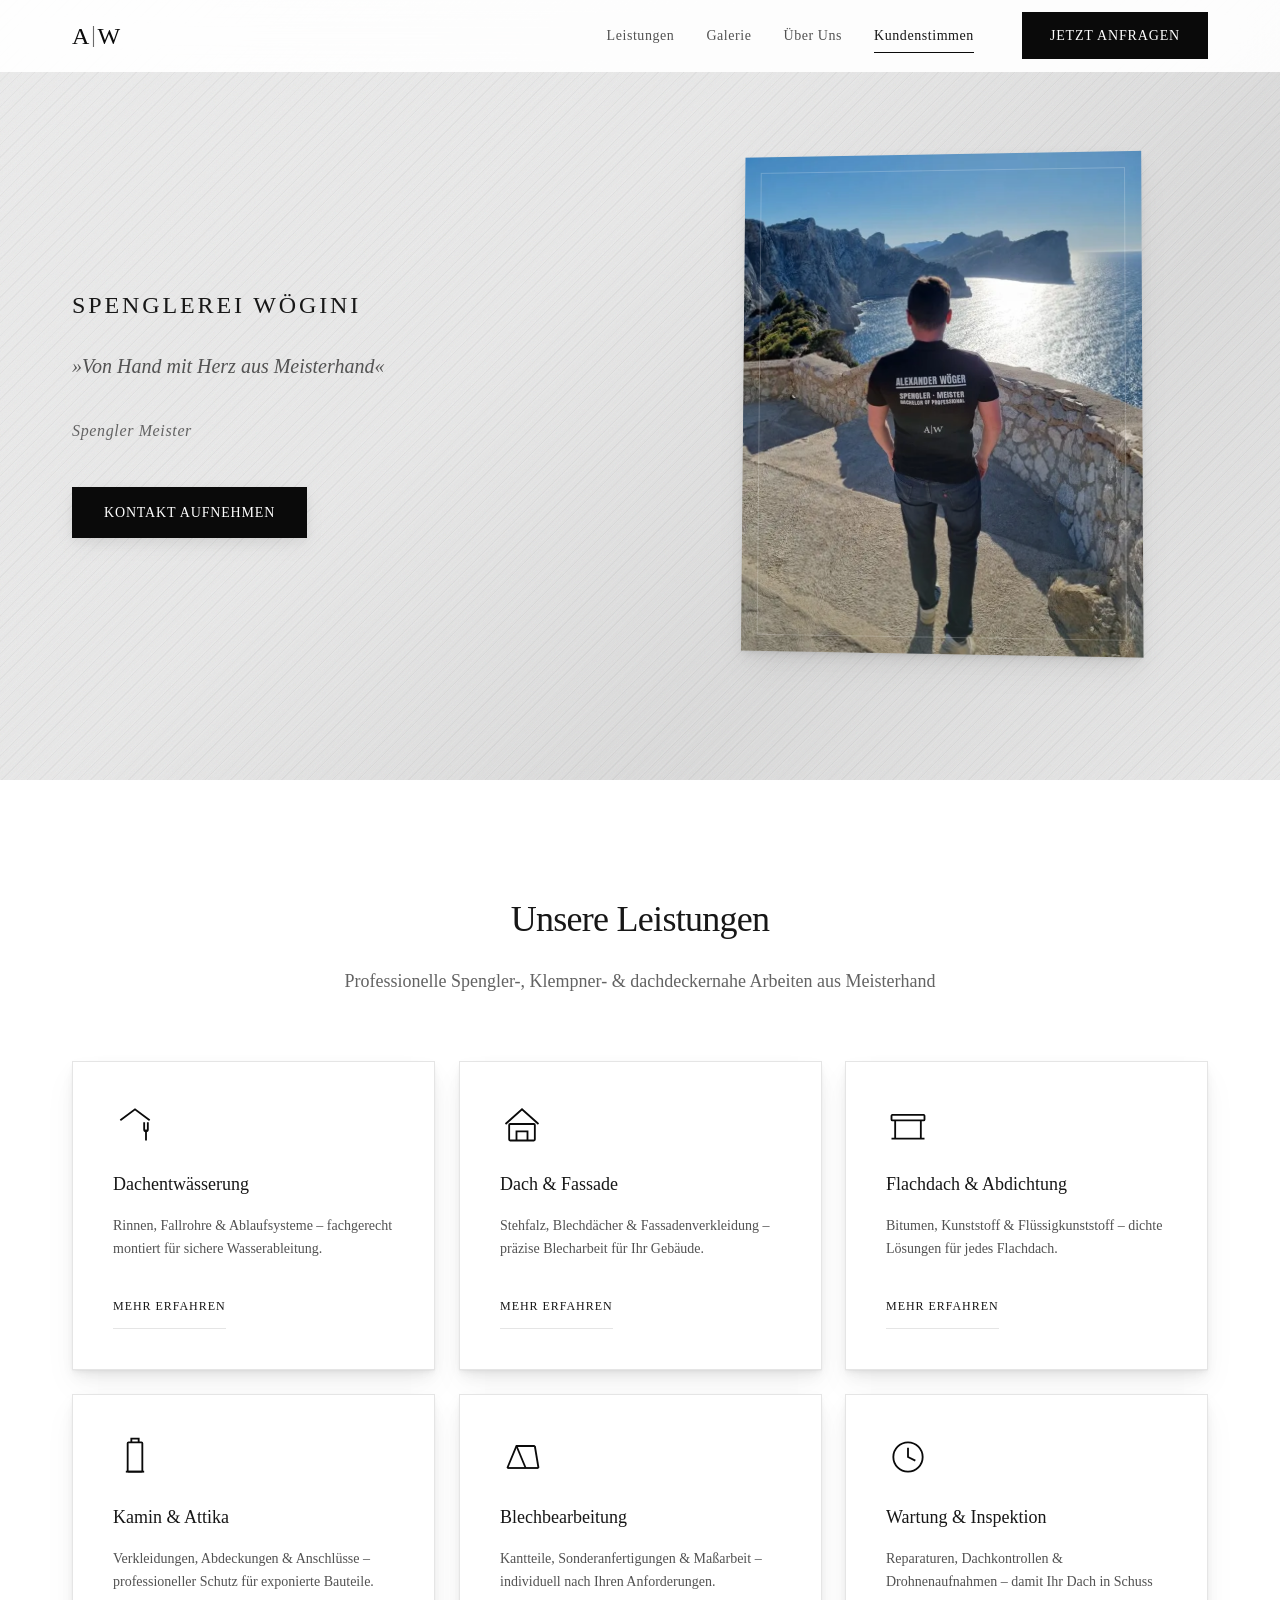
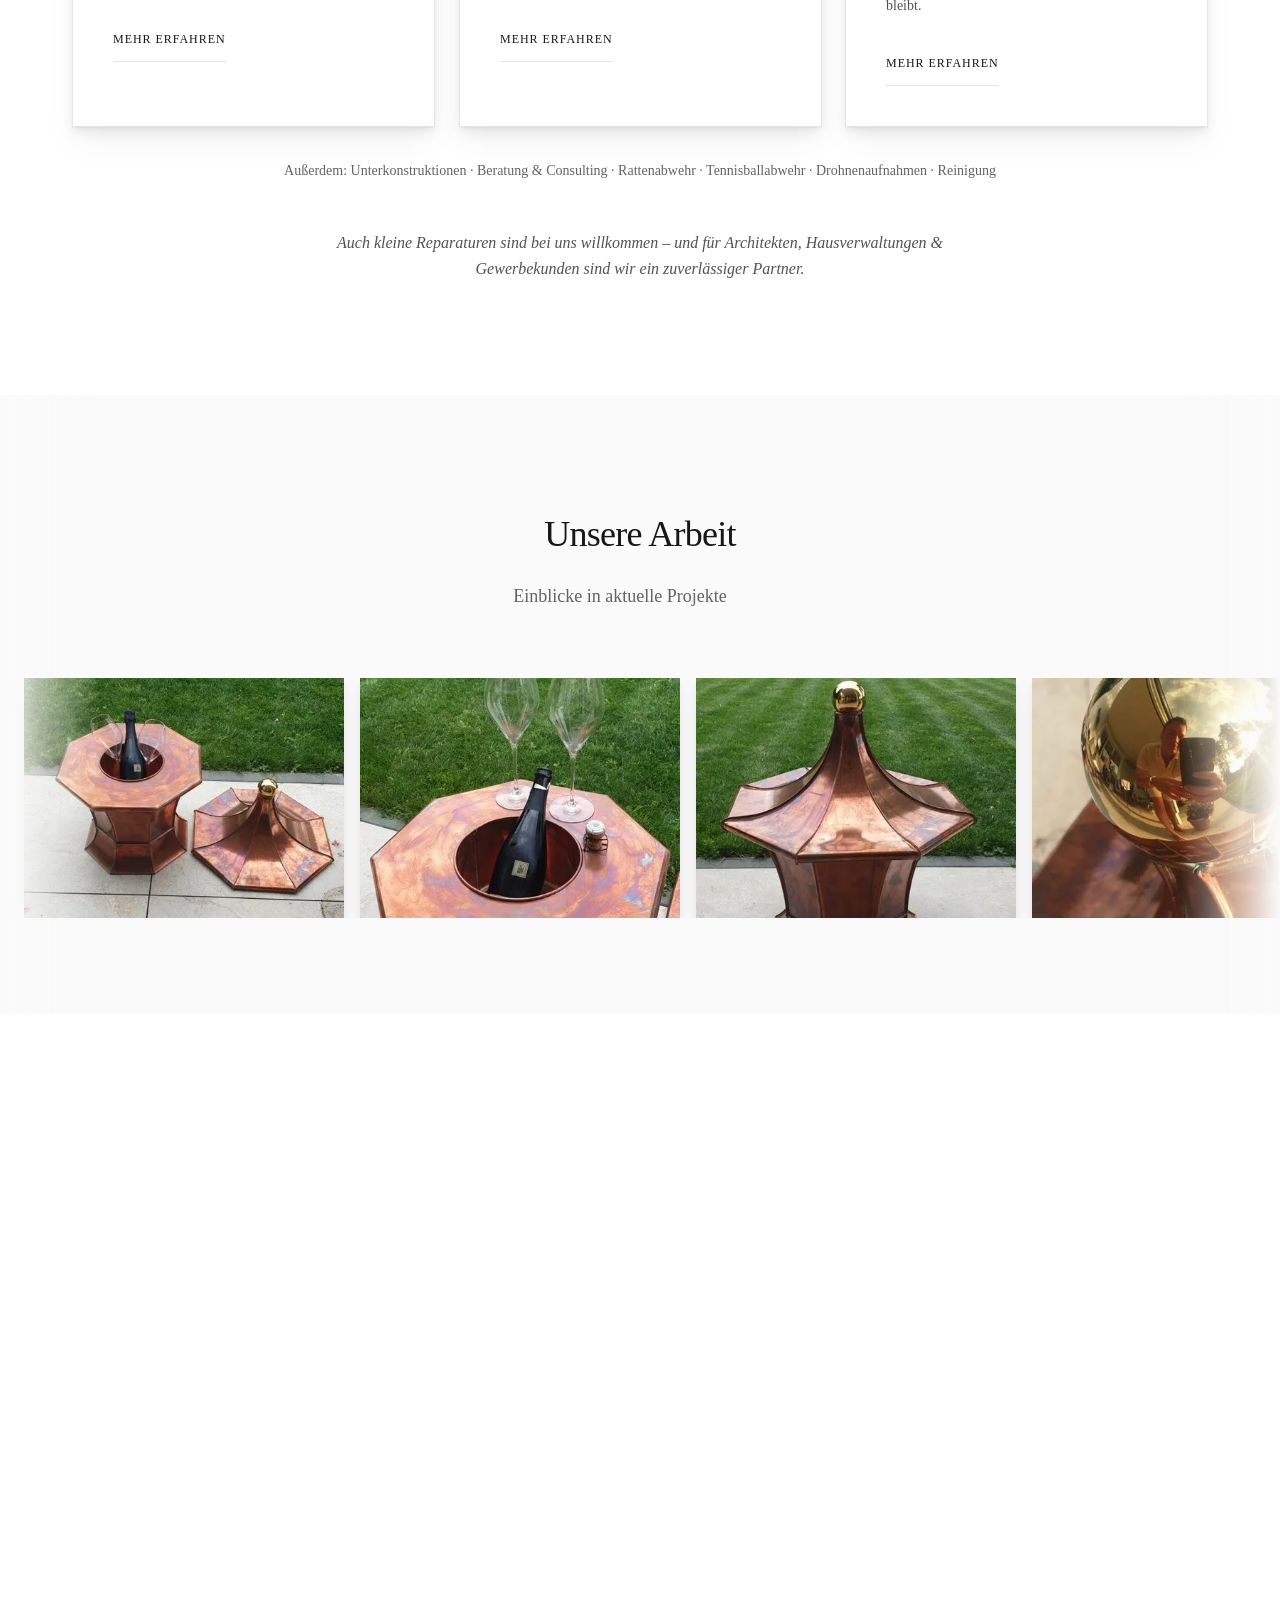
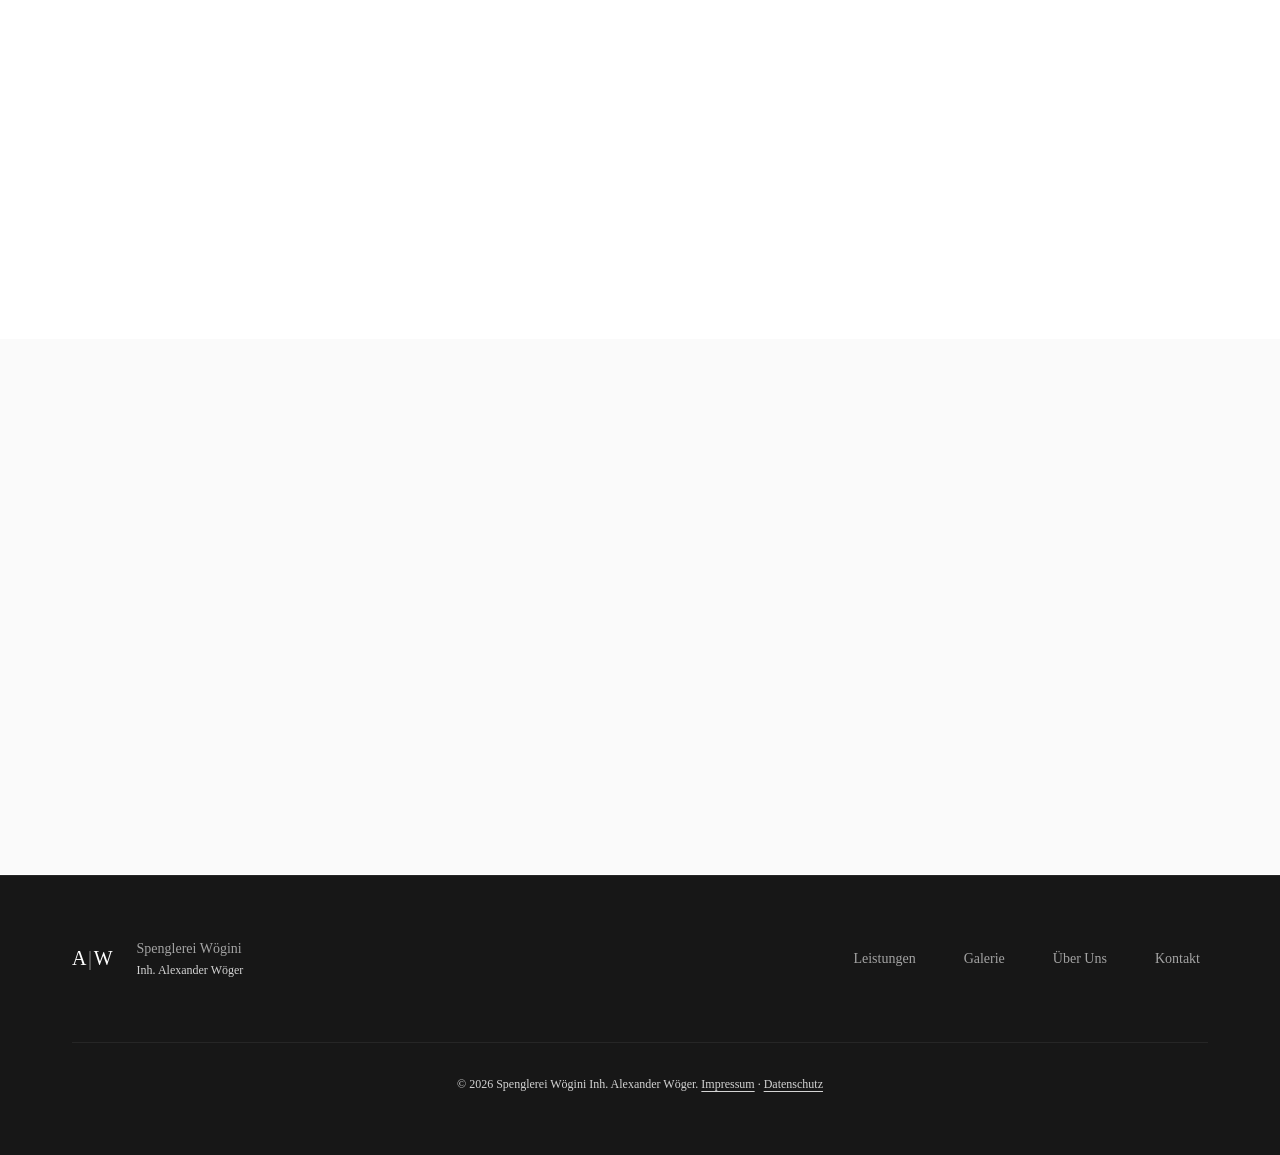
==== commit 621acf90: "rm images" ====
--- a/index.html
+++ b/index.html
@@ -16,7 +16,7 @@
   <meta property="og:type" content="website">
   <meta property="og:url" content="https://spenglerei-woegini.de/">
   <meta property="og:locale" content="de_DE">
-  <meta property="og:image" content="https://spenglerei-woegini.de/img/hero.jpg">
+  <meta property="og:image" content="https://spenglerei-woegini.de/img/work-11.jpg">
   <meta property="og:image:width" content="800">
   <meta property="og:image:height" content="600">
 
@@ -86,7 +86,7 @@
       "name": "Alexander Wöger",
       "jobTitle": "Klempnermeister / Bachelor Professional"
     },
-    "image": "https://spenglerei-woegini.de/img/hero.jpg",
+    "image": "https://spenglerei-woegini.de/img/work-11.jpg",
     "priceRange": "$$",
     "description": "Meisterbetrieb für Spenglerei, Klempnerei, Flaschnerei und dachdeckernahe Arbeiten im Raum Ulm/Neu-Ulm.",
     "knowsAbout": ["Spenglerei", "Klempnerei", "Flaschnerei", "Dachentwässerung", "Blechbearbeitung", "Flachdachabdichtung"]
@@ -103,7 +103,7 @@
 
   <link rel="preload" href="modern-normalize.css" as="style">
   <link rel="preload" href="style.css" as="style">
-  <link rel="preload" href="img/hero.webp" as="image" type="image/webp">
+  <link rel="preload" href="img/work-11.webp" as="image" type="image/webp">
   <link rel="stylesheet" href="modern-normalize.css">
   <link rel="stylesheet" href="style.css">
 </head>
@@ -159,7 +159,7 @@
         </div>
         <div class="hero-portrait">
           <div class="hero-portrait-frame">
-            <picture><source srcset="img/hero.webp" type="image/webp"><img src="img/hero.jpg" alt="Spenglerarbeit – Detailansicht vom Dach" width="600" height="750" loading="eager" fetchpriority="high"></picture>
+            <picture><source srcset="img/work-11.webp" type="image/webp"><img src="img/work-11.jpg" alt="Spenglerarbeit – Detailansicht vom Dach" width="600" height="800" loading="eager" fetchpriority="high"></picture>
           </div>
         </div>
       </div>
@@ -317,22 +317,7 @@
       </div>
       <div class="gallery-strip">
         <div class="gallery-track">
-          <figure class="gallery-item">
-            <picture><source srcset="img/work-1.webp" type="image/webp"><img src="img/work-1.jpg" alt="Spenglerarbeit – Detailansicht Blechverarbeitung" width="400" height="300" loading="lazy" decoding="async"></picture>
-            <figcaption>Blechverarbeitung – Präzises Zuschneiden und Formen von Blechen für individuelle Lösungen.</figcaption>
-          </figure>
-          <figure class="gallery-item">
-            <picture><source srcset="img/work-2.webp" type="image/webp"><img src="img/work-2.jpg" alt="Dacharbeiten – Bleche und Falztechnik" width="400" height="300" loading="lazy" decoding="async"></picture>
-            <figcaption>Falztechnik am Dach – Doppelstehfalz für maximale Dichtigkeit und lange Haltbarkeit.</figcaption>
-          </figure>
-          <figure class="gallery-item">
-            <picture><source srcset="img/work-3.webp" type="image/webp"><img src="img/work-3.jpg" alt="Fassadenverkleidung aus Blech" width="400" height="300" loading="lazy" decoding="async"></picture>
-            <figcaption>Fassadenverkleidung – Wetterfeste Blechfassade für langlebigen Gebäudeschutz.</figcaption>
-          </figure>
-          <figure class="gallery-item">
-            <picture><source srcset="img/work-4.webp" type="image/webp"><img src="img/work-4.jpg" alt="Dachentwässerung – Rinne und Fallrohr" width="400" height="300" loading="lazy" decoding="async"></picture>
-            <figcaption>Dachentwässerung – Fachgerechte Montage von Rinnen und Fallrohren für sichere Ableitung.</figcaption>
-          </figure>
+
           <figure class="gallery-item">
             <picture><source srcset="img/work-5.webp" type="image/webp"><img src="img/work-5.jpg" alt="Stehfalzdach – Präzisionsarbeit" width="400" height="300" loading="lazy" decoding="async"></picture>
             <figcaption>Stehfalzdach – Handwerklich gefertigtes Metalldach mit sauberen Falzverbindungen.</figcaption>
@@ -353,29 +338,26 @@
             <picture><source srcset="img/work-9.webp" type="image/webp"><img src="img/work-9.jpg" alt="Flachdachabdichtung" width="400" height="300" loading="lazy" decoding="async"></picture>
             <figcaption>Flachdachabdichtung – Zuverlässige Abdichtung mit hochwertigen Materialien.</figcaption>
           </figure>
-          <figure class="gallery-item">
-            <picture><source srcset="img/work-10.webp" type="image/webp"><img src="img/work-10.jpg" alt="Dachsanierung komplett" width="400" height="300" loading="lazy" decoding="async"></picture>
-            <figcaption>Dachsanierung – Komplettlösung von der Analyse bis zur fertigen Neueindeckung.</figcaption>
-          </figure>
+
           <figure class="gallery-item">
             <picture><source srcset="img/work-11.webp" type="image/webp"><img src="img/work-11.jpg" alt="Spenglerarbeit – Projektdetail" width="600" height="800" loading="lazy" decoding="async"></picture>
             <figcaption>Spenglerarbeit – Handwerkliche Präzision im Detail.</figcaption>
           </figure>
           <!-- Duplicated for seamless infinite scroll (reduced set) -->
           <figure class="gallery-item" aria-hidden="true">
-            <picture><source srcset="img/work-1.webp" type="image/webp"><img src="img/work-1.jpg" alt="" width="400" height="300" loading="lazy" decoding="async"></picture>
+            <picture><source srcset="img/work-5.webp" type="image/webp"><img src="img/work-5.jpg" alt="" width="400" height="300" loading="lazy" decoding="async"></picture>
           </figure>
           <figure class="gallery-item" aria-hidden="true">
-            <picture><source srcset="img/work-2.webp" type="image/webp"><img src="img/work-2.jpg" alt="" width="400" height="300" loading="lazy" decoding="async"></picture>
+            <picture><source srcset="img/work-6.webp" type="image/webp"><img src="img/work-6.jpg" alt="" width="400" height="300" loading="lazy" decoding="async"></picture>
           </figure>
           <figure class="gallery-item" aria-hidden="true">
-            <picture><source srcset="img/work-3.webp" type="image/webp"><img src="img/work-3.jpg" alt="" width="400" height="300" loading="lazy" decoding="async"></picture>
+            <picture><source srcset="img/work-7.webp" type="image/webp"><img src="img/work-7.jpg" alt="" width="400" height="300" loading="lazy" decoding="async"></picture>
           </figure>
           <figure class="gallery-item" aria-hidden="true">
-            <picture><source srcset="img/work-4.webp" type="image/webp"><img src="img/work-4.jpg" alt="" width="400" height="300" loading="lazy" decoding="async"></picture>
+            <picture><source srcset="img/work-8.webp" type="image/webp"><img src="img/work-8.jpg" alt="" width="400" height="300" loading="lazy" decoding="async"></picture>
           </figure>
           <figure class="gallery-item" aria-hidden="true">
-            <picture><source srcset="img/work-5.webp" type="image/webp"><img src="img/work-5.jpg" alt="" width="400" height="300" loading="lazy" decoding="async"></picture>
+            <picture><source srcset="img/work-9.webp" type="image/webp"><img src="img/work-9.jpg" alt="" width="400" height="300" loading="lazy" decoding="async"></picture>
           </figure>
         </div>
       </div>
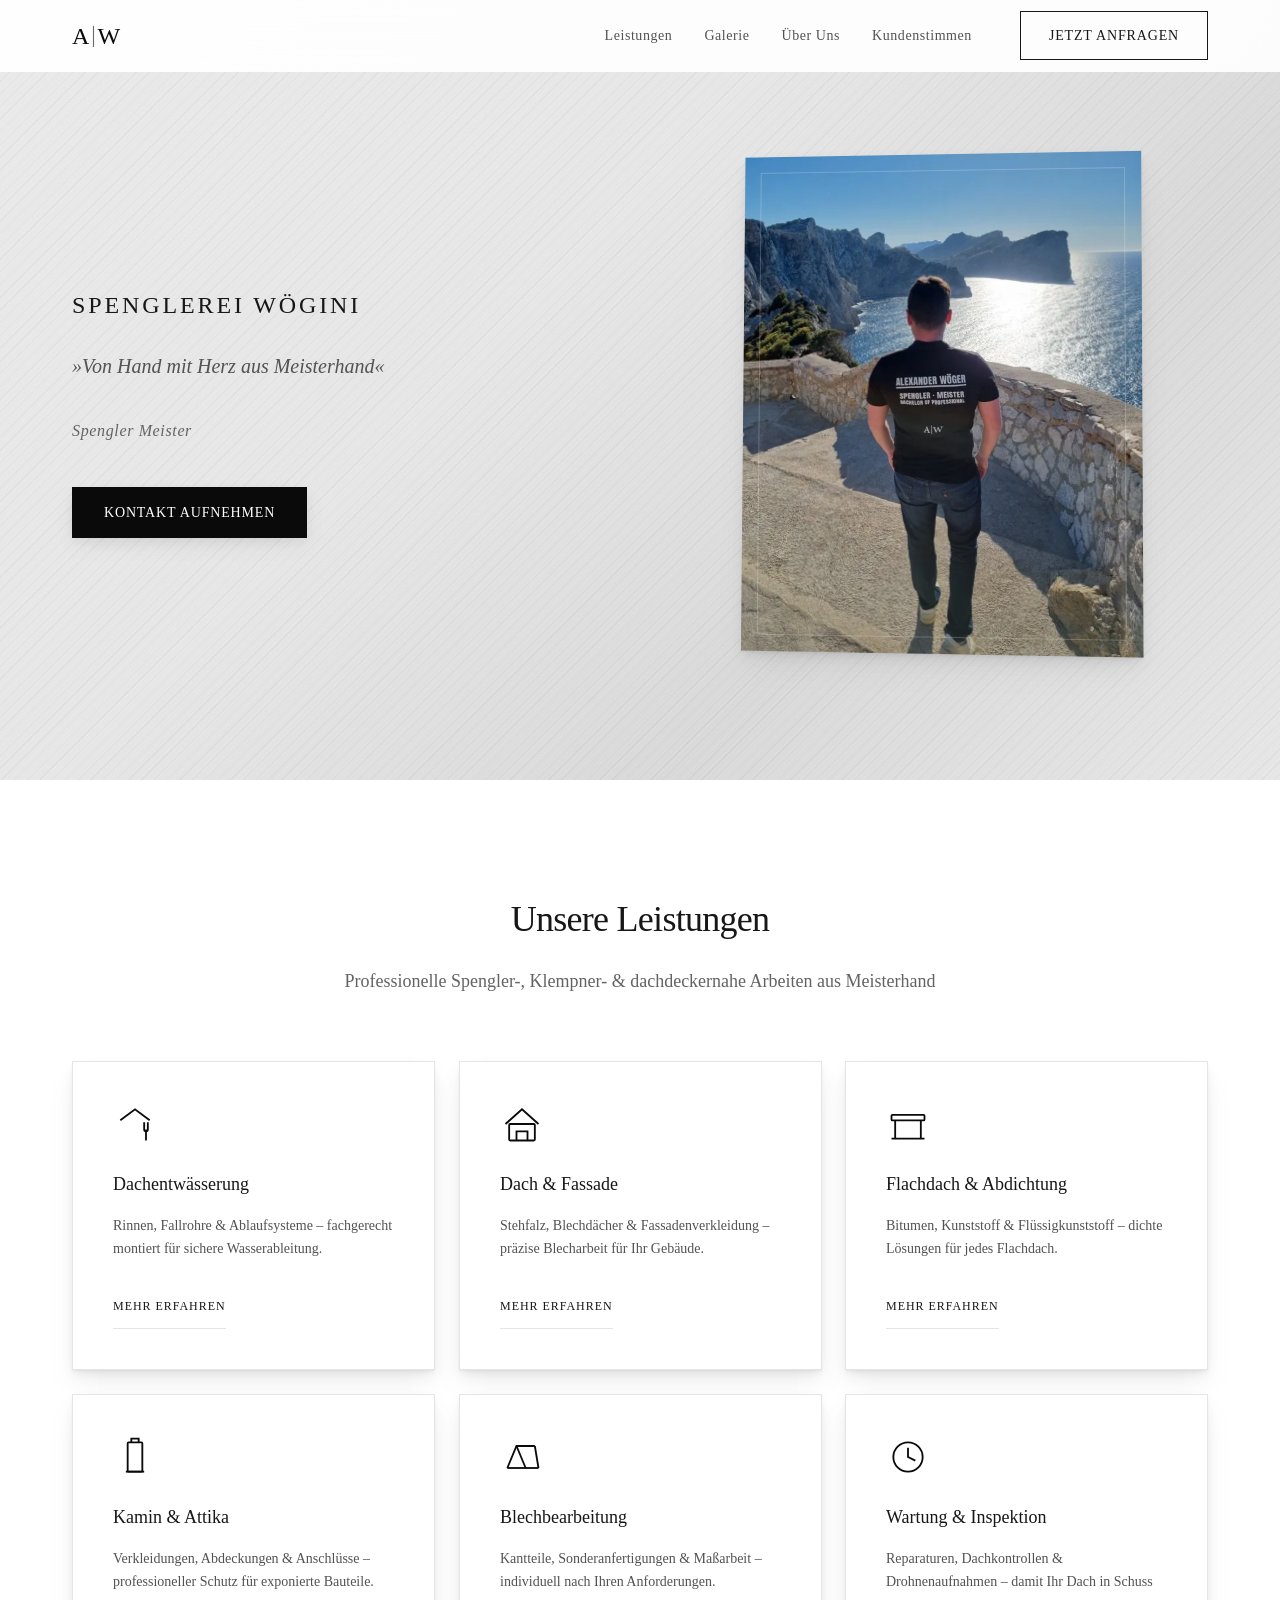
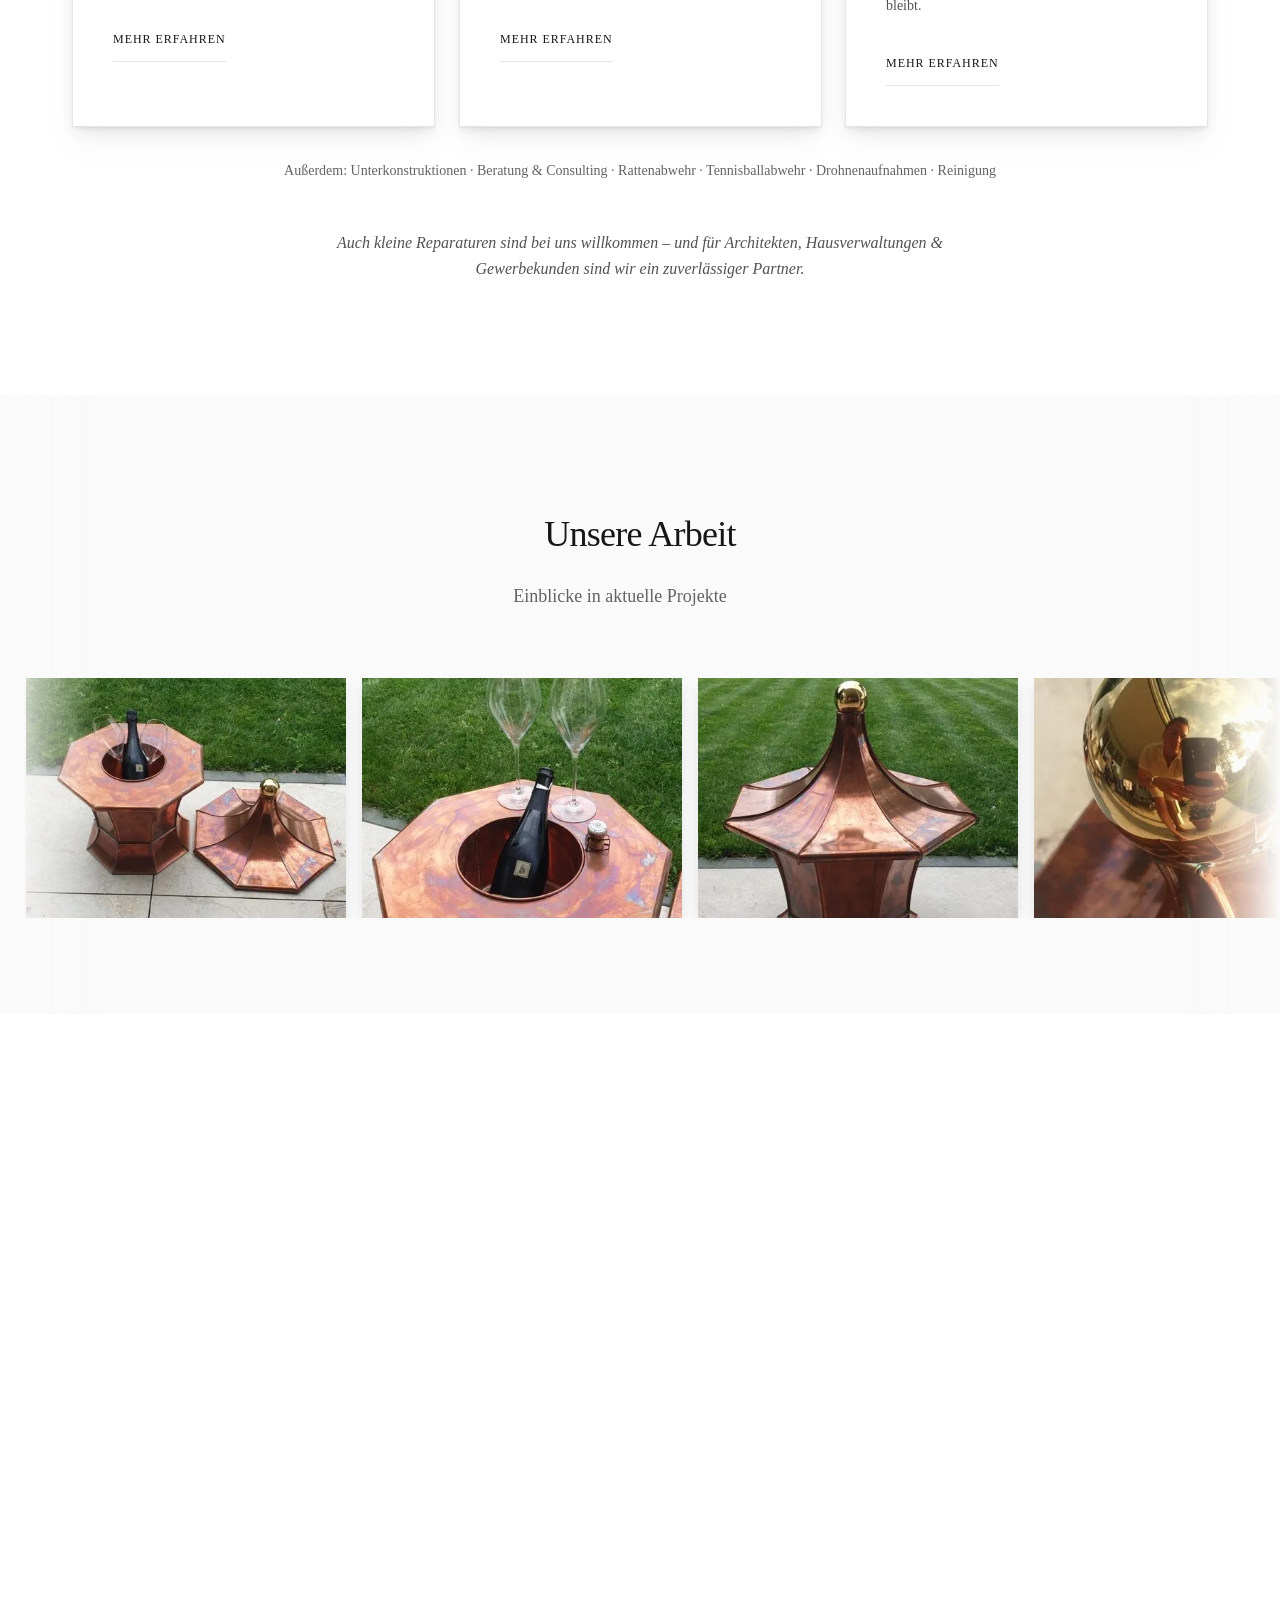
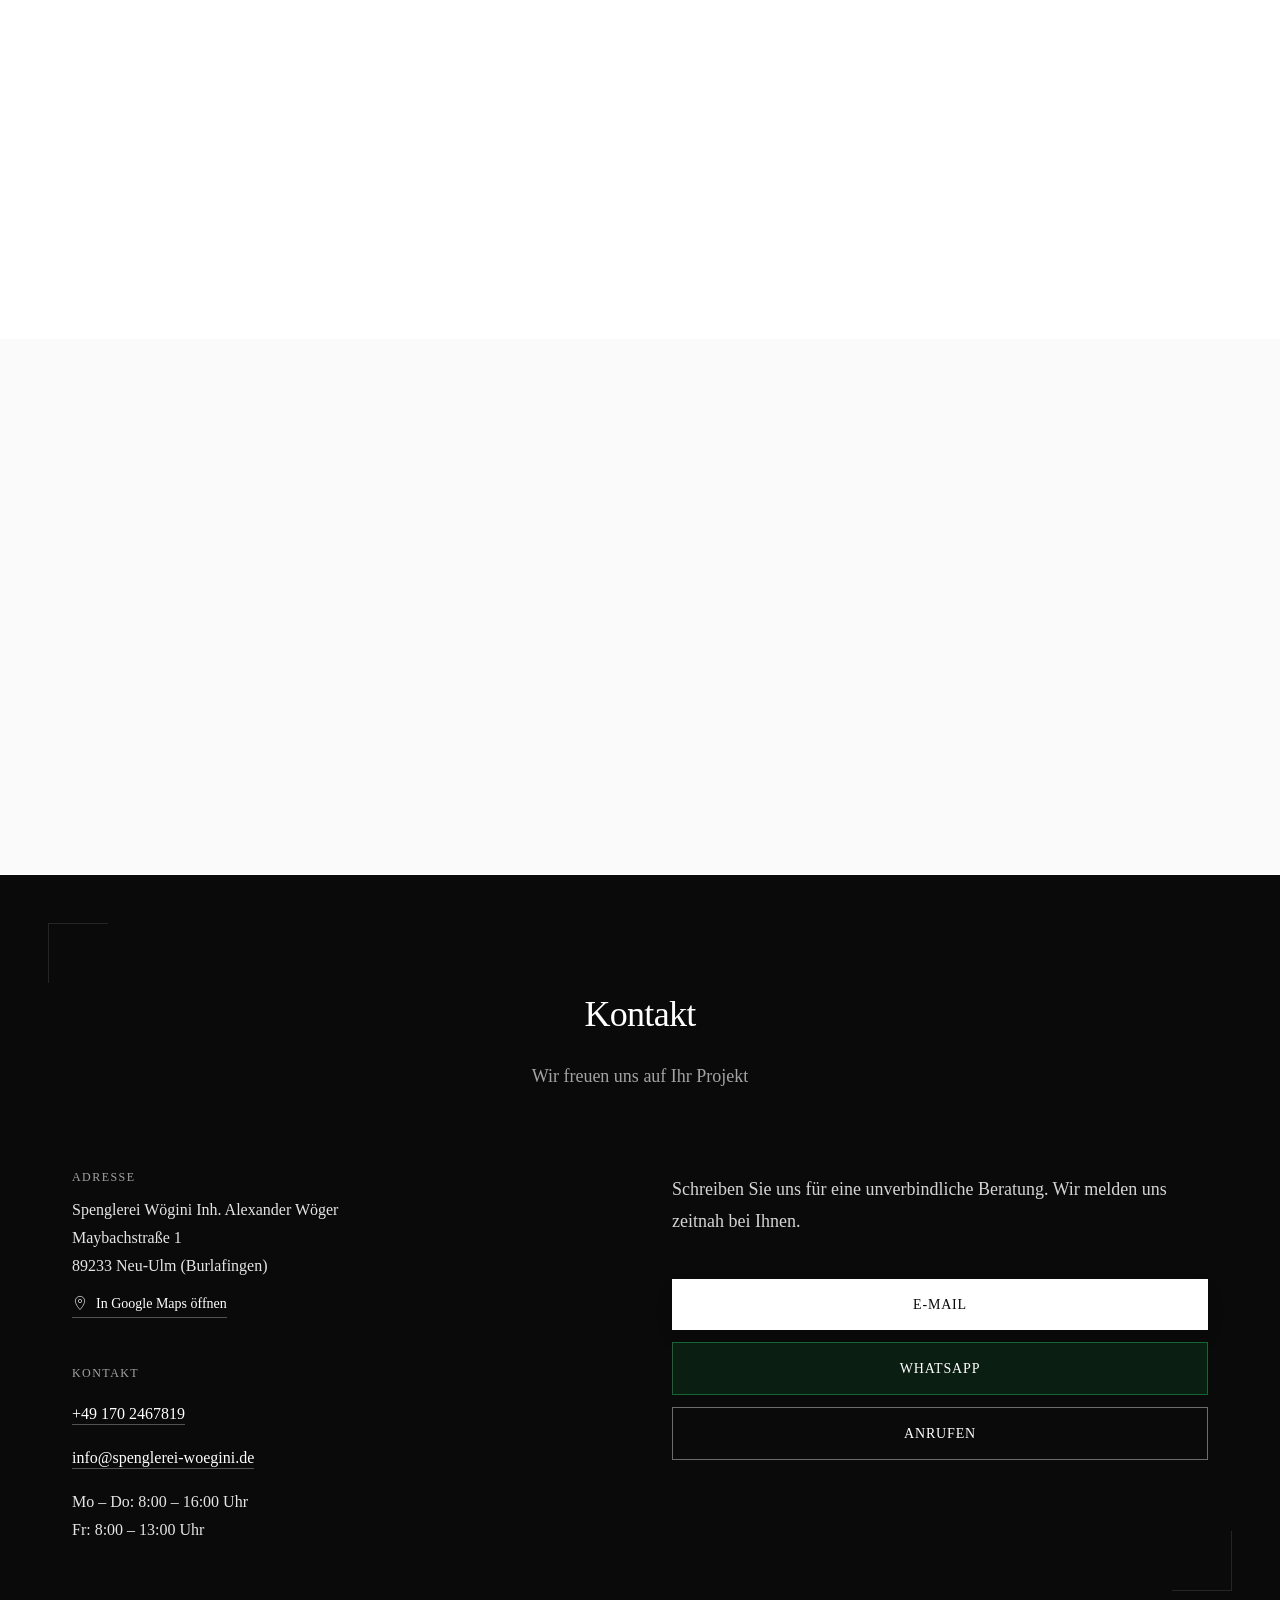
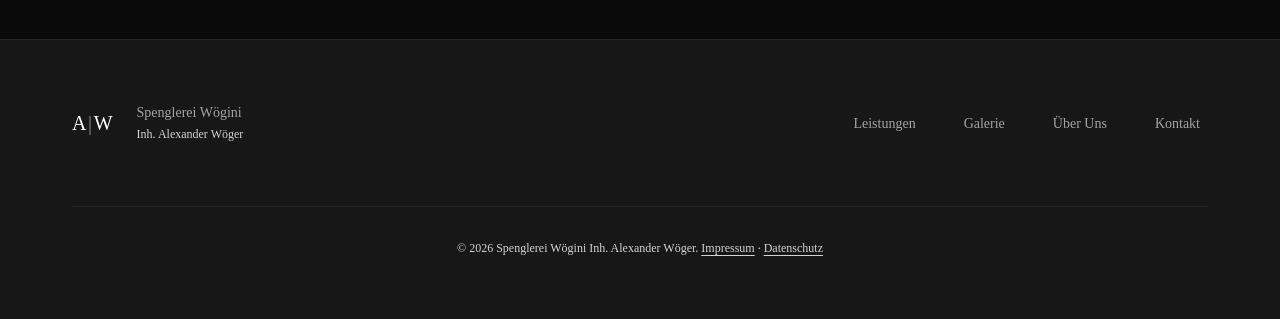
==== commit 904bb5ad: "add contact section again" ====
--- a/index.html
+++ b/index.html
@@ -423,7 +423,6 @@
     </section>
 
     <!-- Kontakt Section -->
-    <!--
     <section class="kontakt" id="kontakt">
       <div class="container">
         <h2 class="section-title">Kontakt</h2>
@@ -460,7 +459,6 @@
         </div>
       </div>
     </section>
-    -->
   </main>
 
   <!-- Footer -->
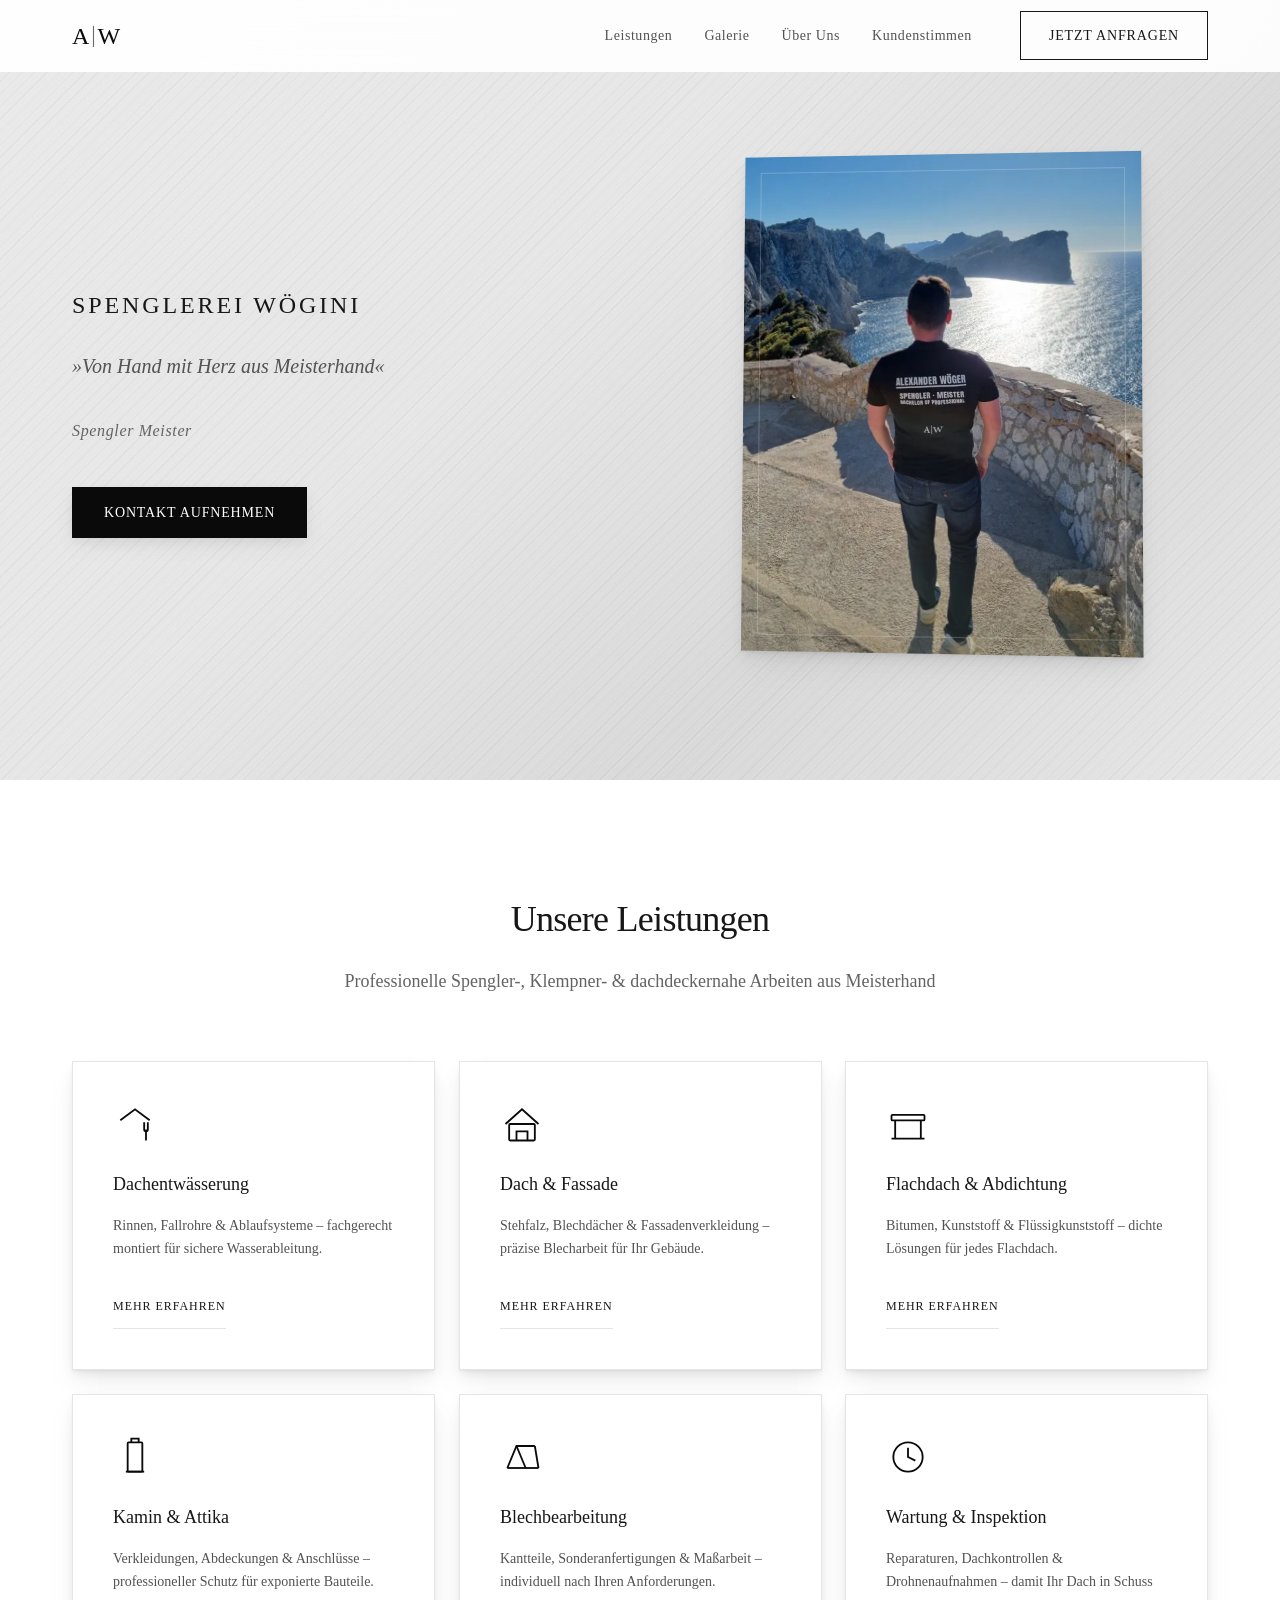
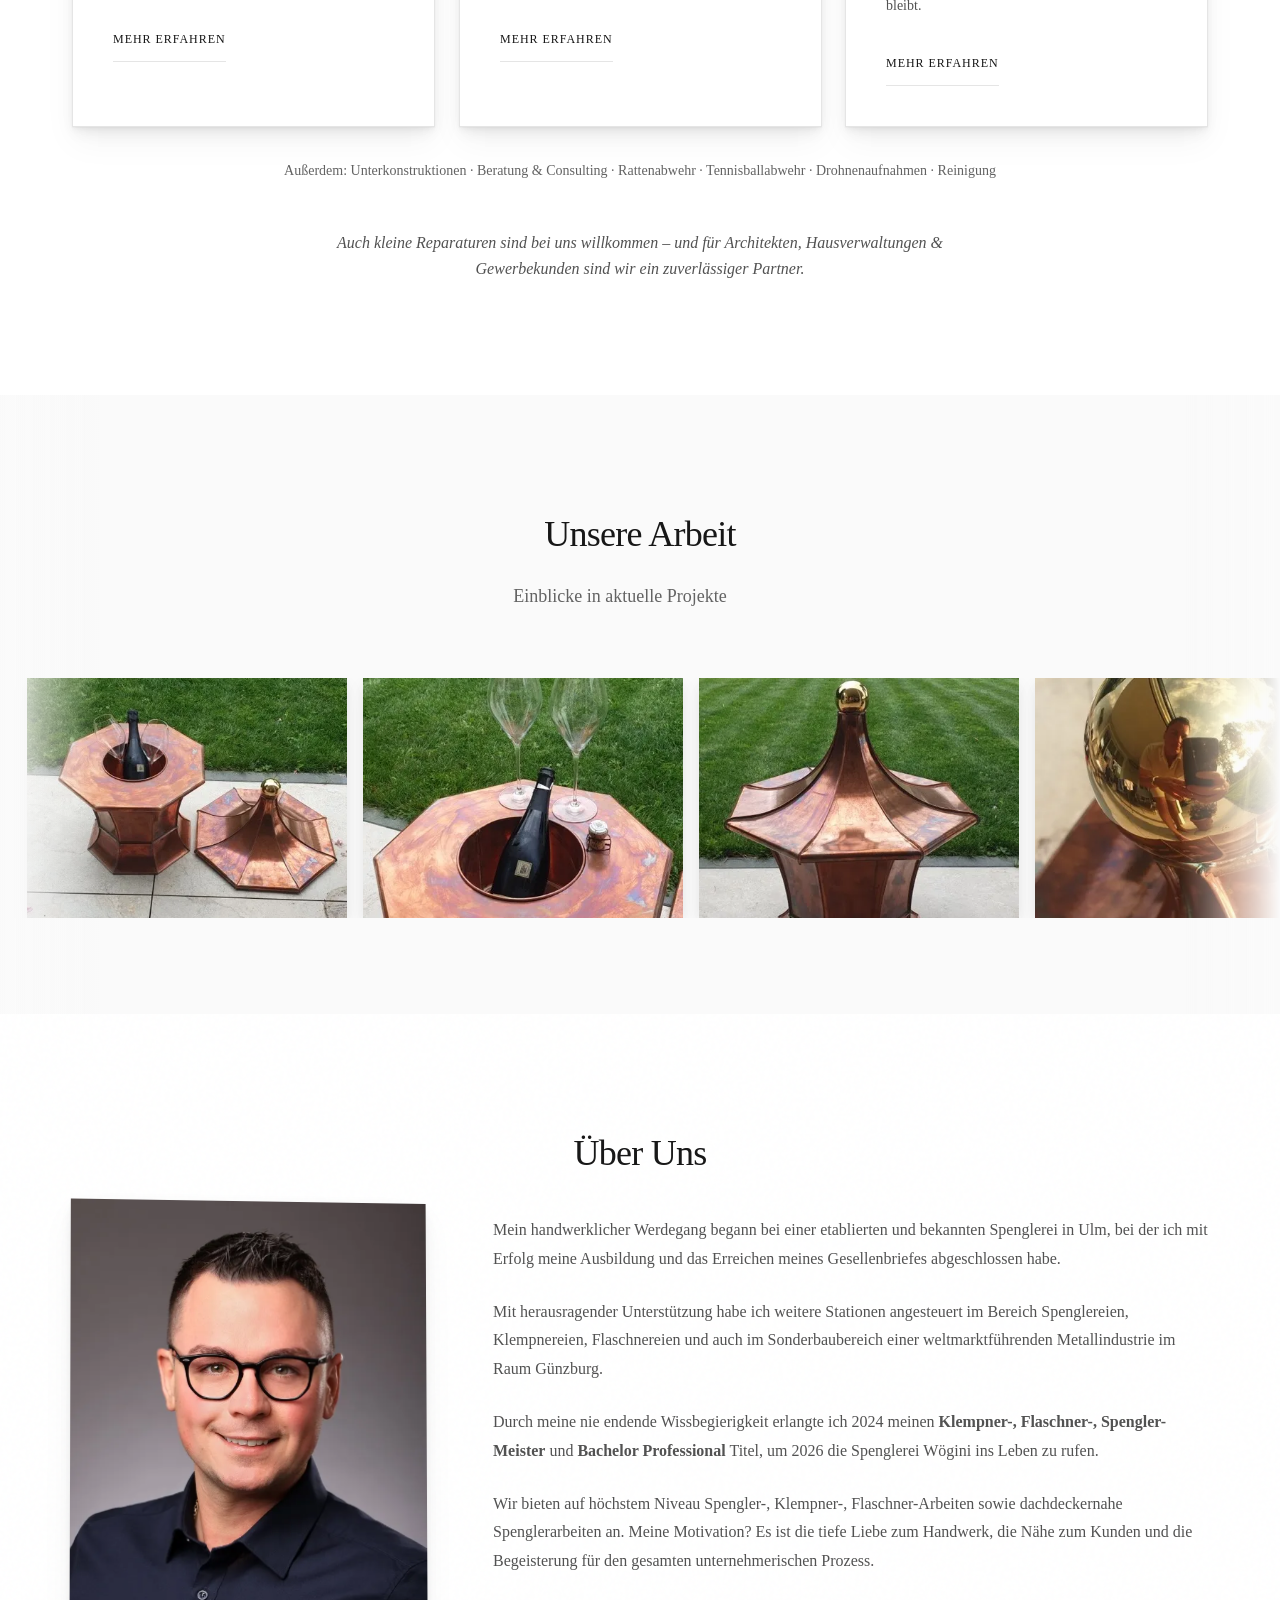
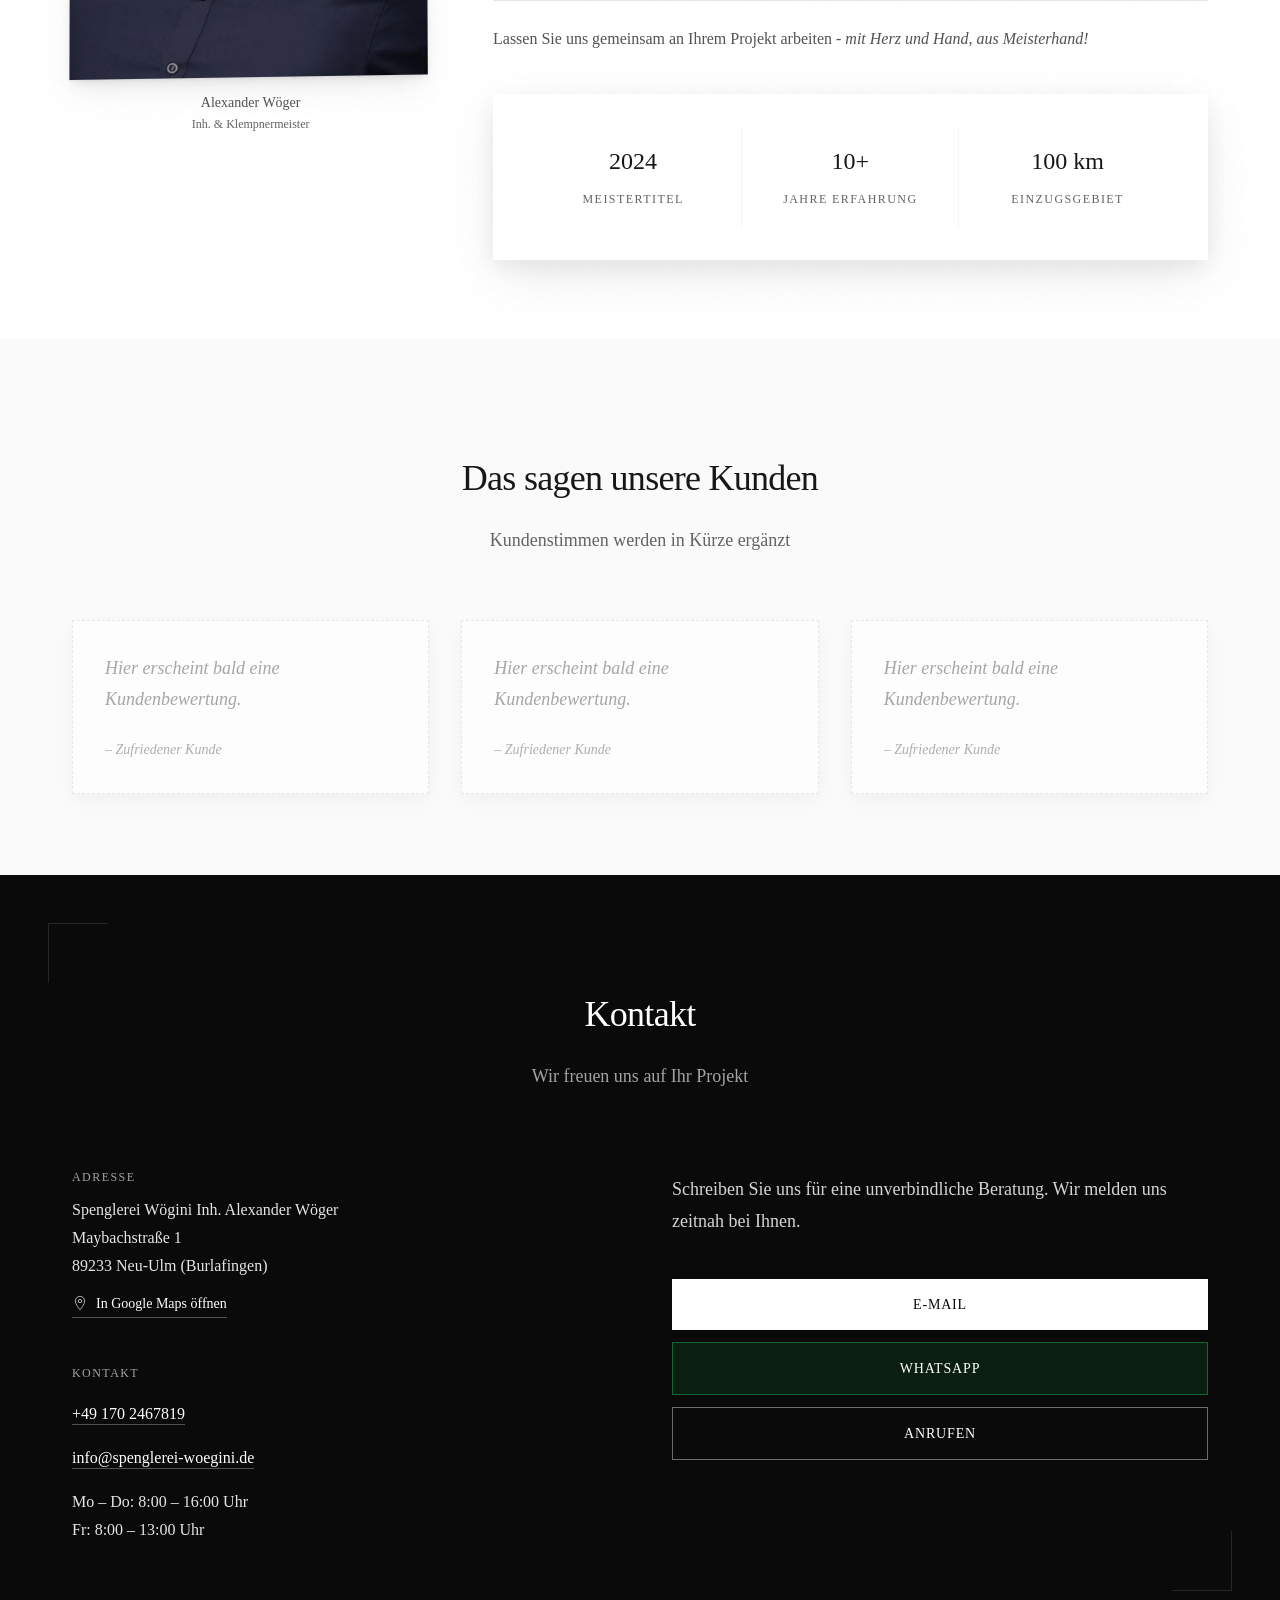
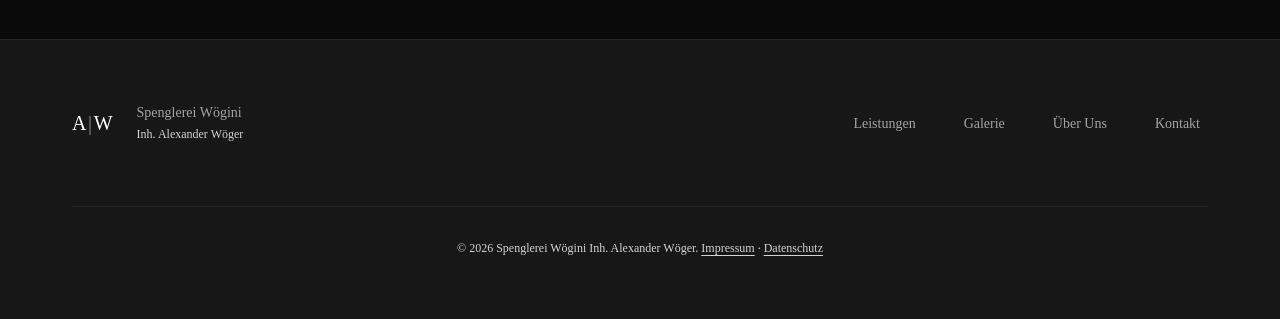
==== commit 4a4eecff: "reveal directly" ====
--- a/index.html
+++ b/index.html
@@ -571,6 +571,19 @@
     );
     revealEls.forEach(el => revealObs.observe(el));
 
+    // Reveal target section immediately when clicking anchor links
+    document.querySelectorAll('a[href^="#"]').forEach(link => {
+      link.addEventListener('click', () => {
+        const target = document.querySelector(link.getAttribute('href'));
+        if (target) {
+          target.querySelectorAll('[data-reveal]:not(.is-visible), [data-reveal-stagger]:not(.is-visible)').forEach(el => {
+            el.classList.add('is-visible');
+            revealObs.unobserve(el);
+          });
+        }
+      });
+    });
+
     // Gallery: click to show/hide caption + pause carousel
     let galleryPausedByClick = false;
     let galleryDragged = false;
--- a/style.css
+++ b/style.css
@@ -755,8 +755,6 @@
   padding: var(--space-20) 0;
   background-color: var(--color-surface);
   position: relative;
-  content-visibility: auto;
-  contain-intrinsic-size: auto 800px;
 }
 
 .services-grid {
@@ -939,8 +937,6 @@
   padding: var(--space-20) 0;
   background-color: var(--color-surface);
   position: relative;
-  content-visibility: auto;
-  contain-intrinsic-size: auto 700px;
 }
 
 /* Subtle texture */
@@ -2065,8 +2061,6 @@
 .kundenstimmen {
   padding: var(--space-20) 0;
   background-color: var(--color-surface-alt);
-  content-visibility: auto;
-  contain-intrinsic-size: auto 400px;
 }
 
 .testimonials-grid {
--- a/style.css
+++ b/style.css
@@ -755,8 +755,6 @@
   padding: var(--space-20) 0;
   background-color: var(--color-surface);
   position: relative;
-  content-visibility: auto;
-  contain-intrinsic-size: auto 800px;
 }
 
 .services-grid {
@@ -939,8 +937,6 @@
   padding: var(--space-20) 0;
   background-color: var(--color-surface);
   position: relative;
-  content-visibility: auto;
-  contain-intrinsic-size: auto 700px;
 }
 
 /* Subtle texture */
@@ -2065,8 +2061,6 @@
 .kundenstimmen {
   padding: var(--space-20) 0;
   background-color: var(--color-surface-alt);
-  content-visibility: auto;
-  contain-intrinsic-size: auto 400px;
 }
 
 .testimonials-grid {
